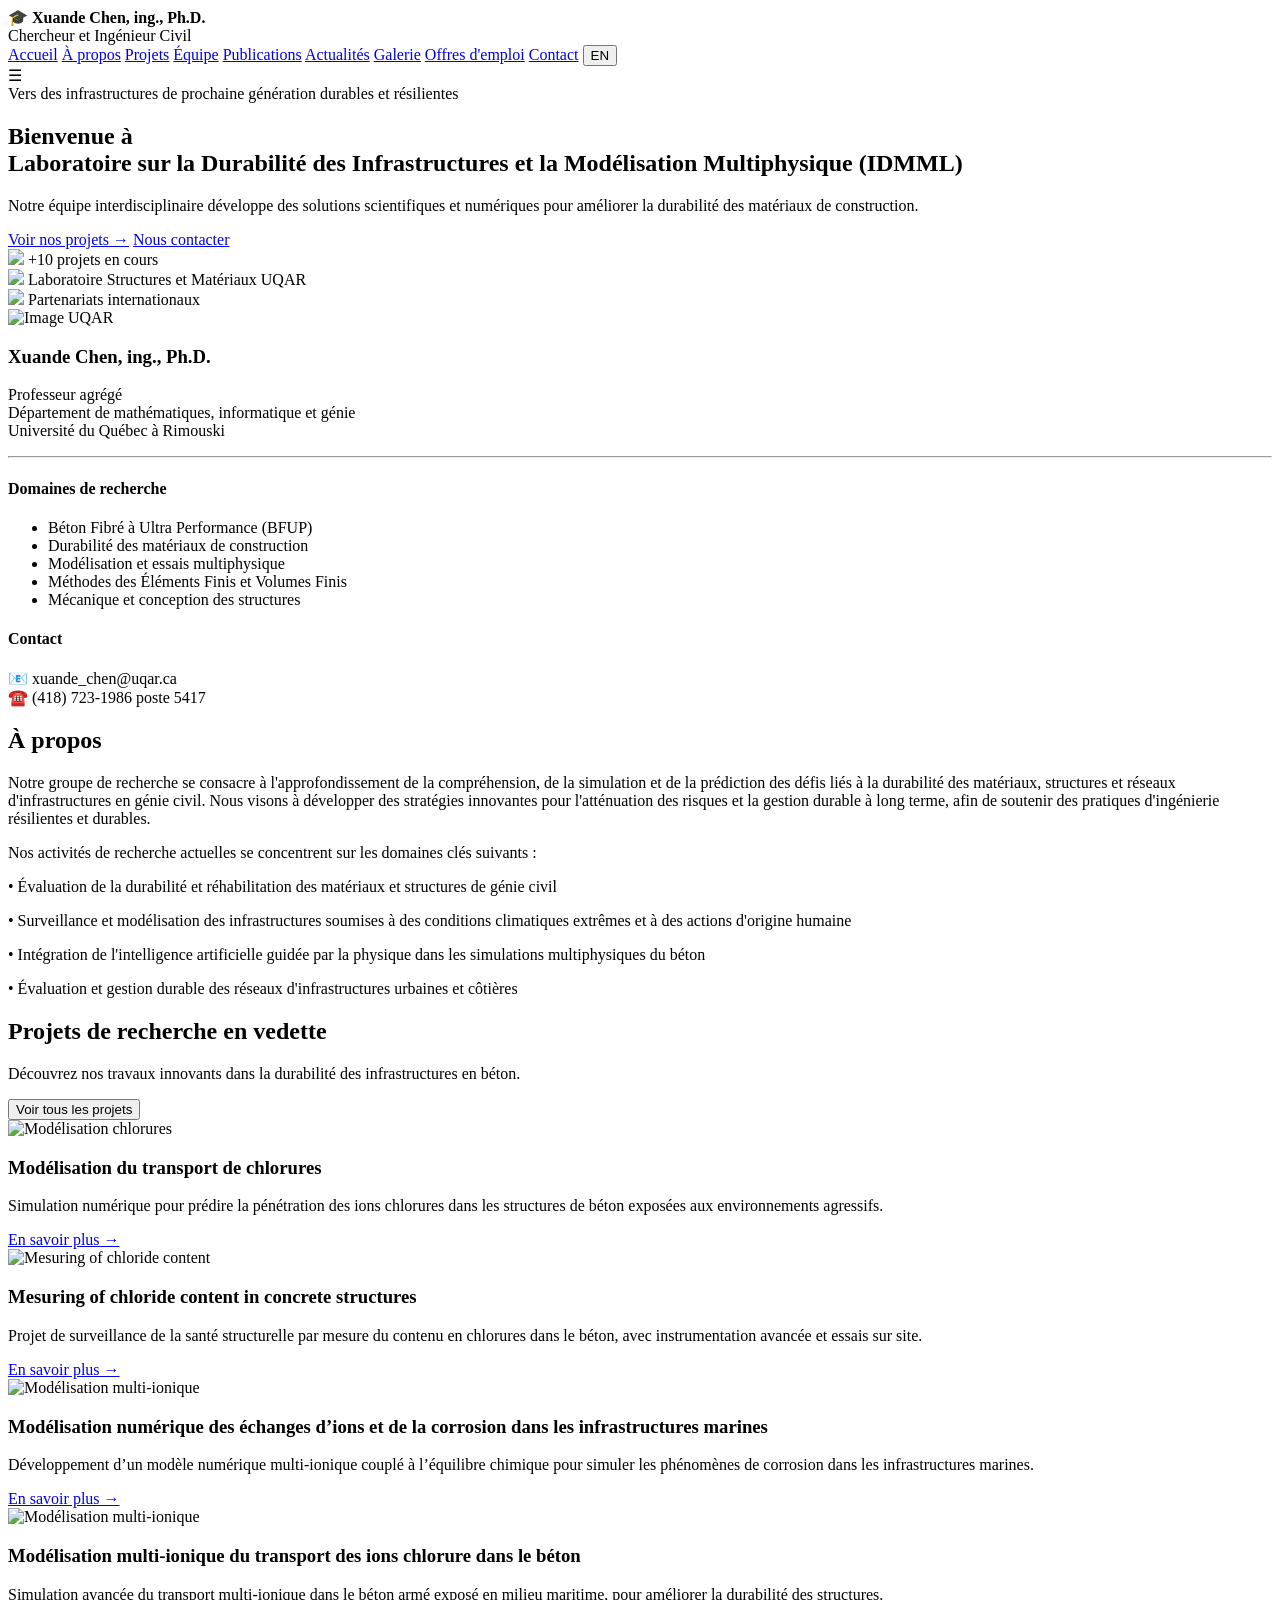
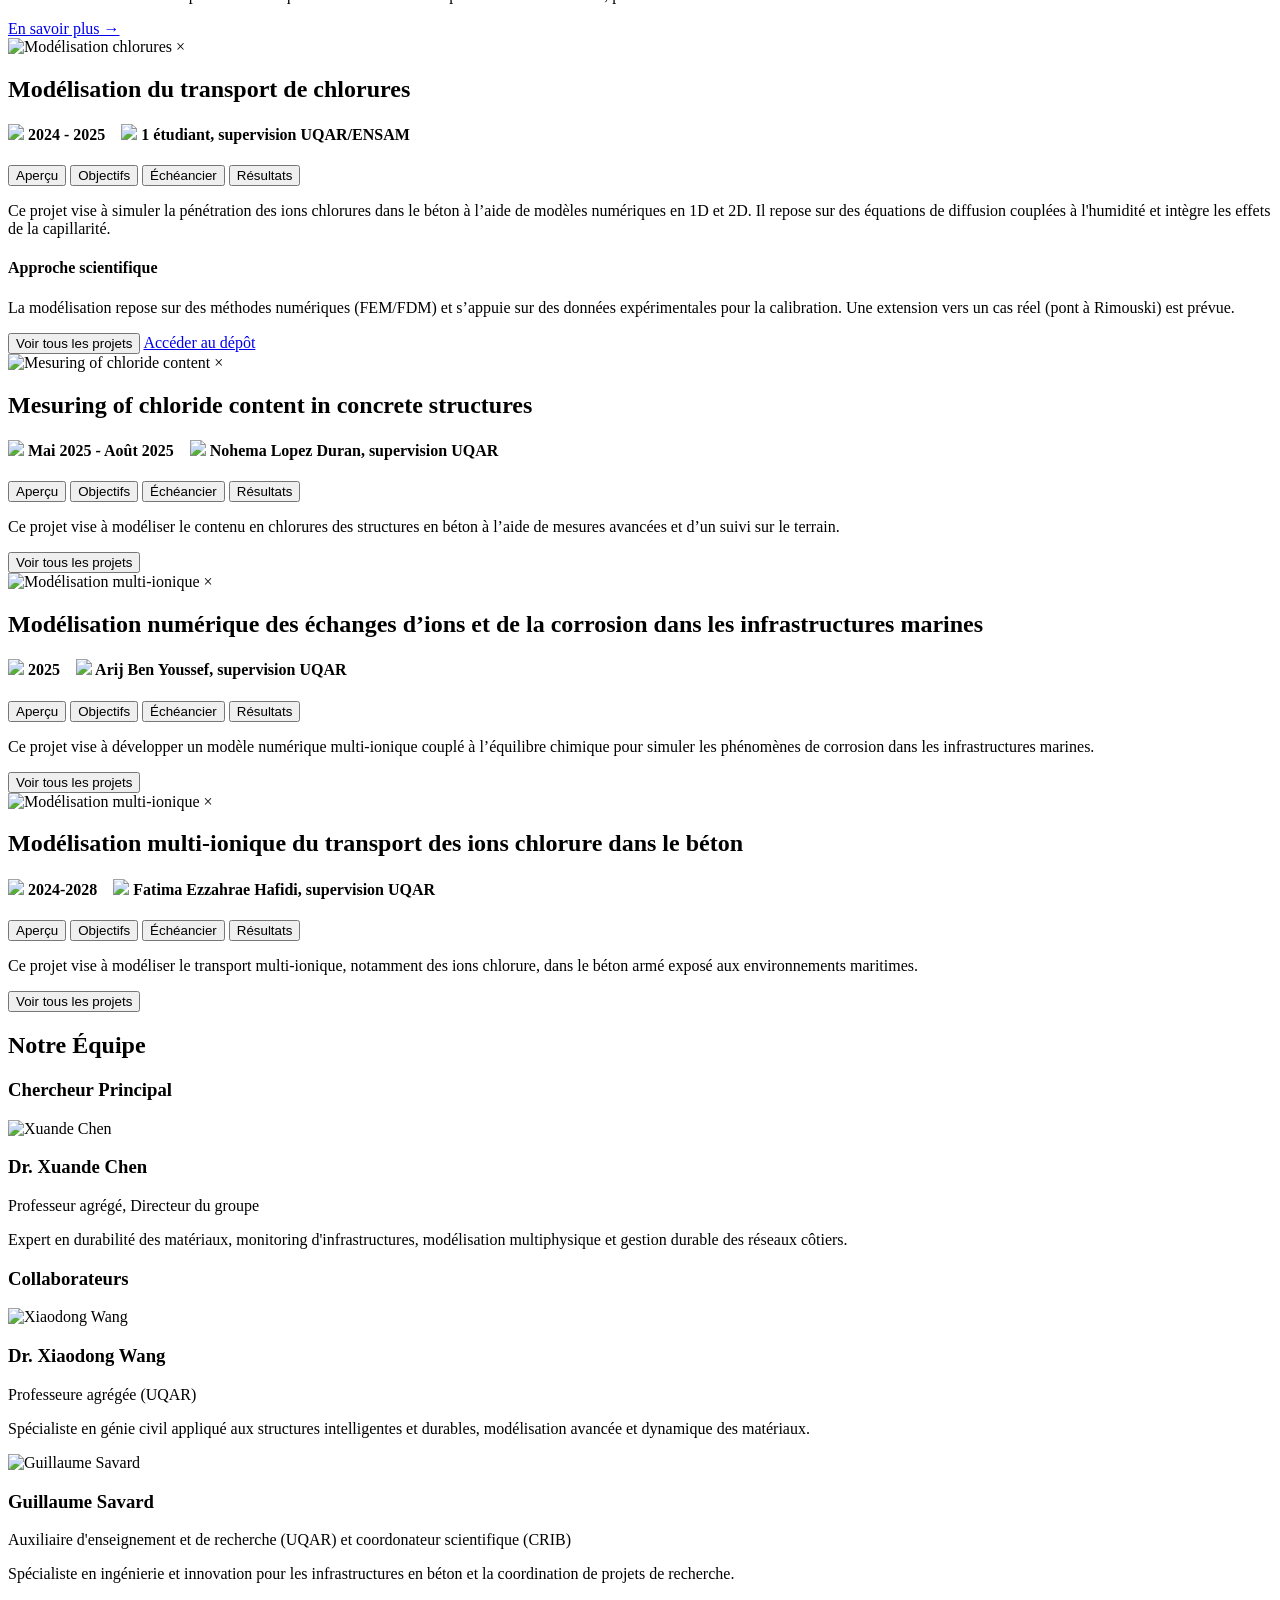
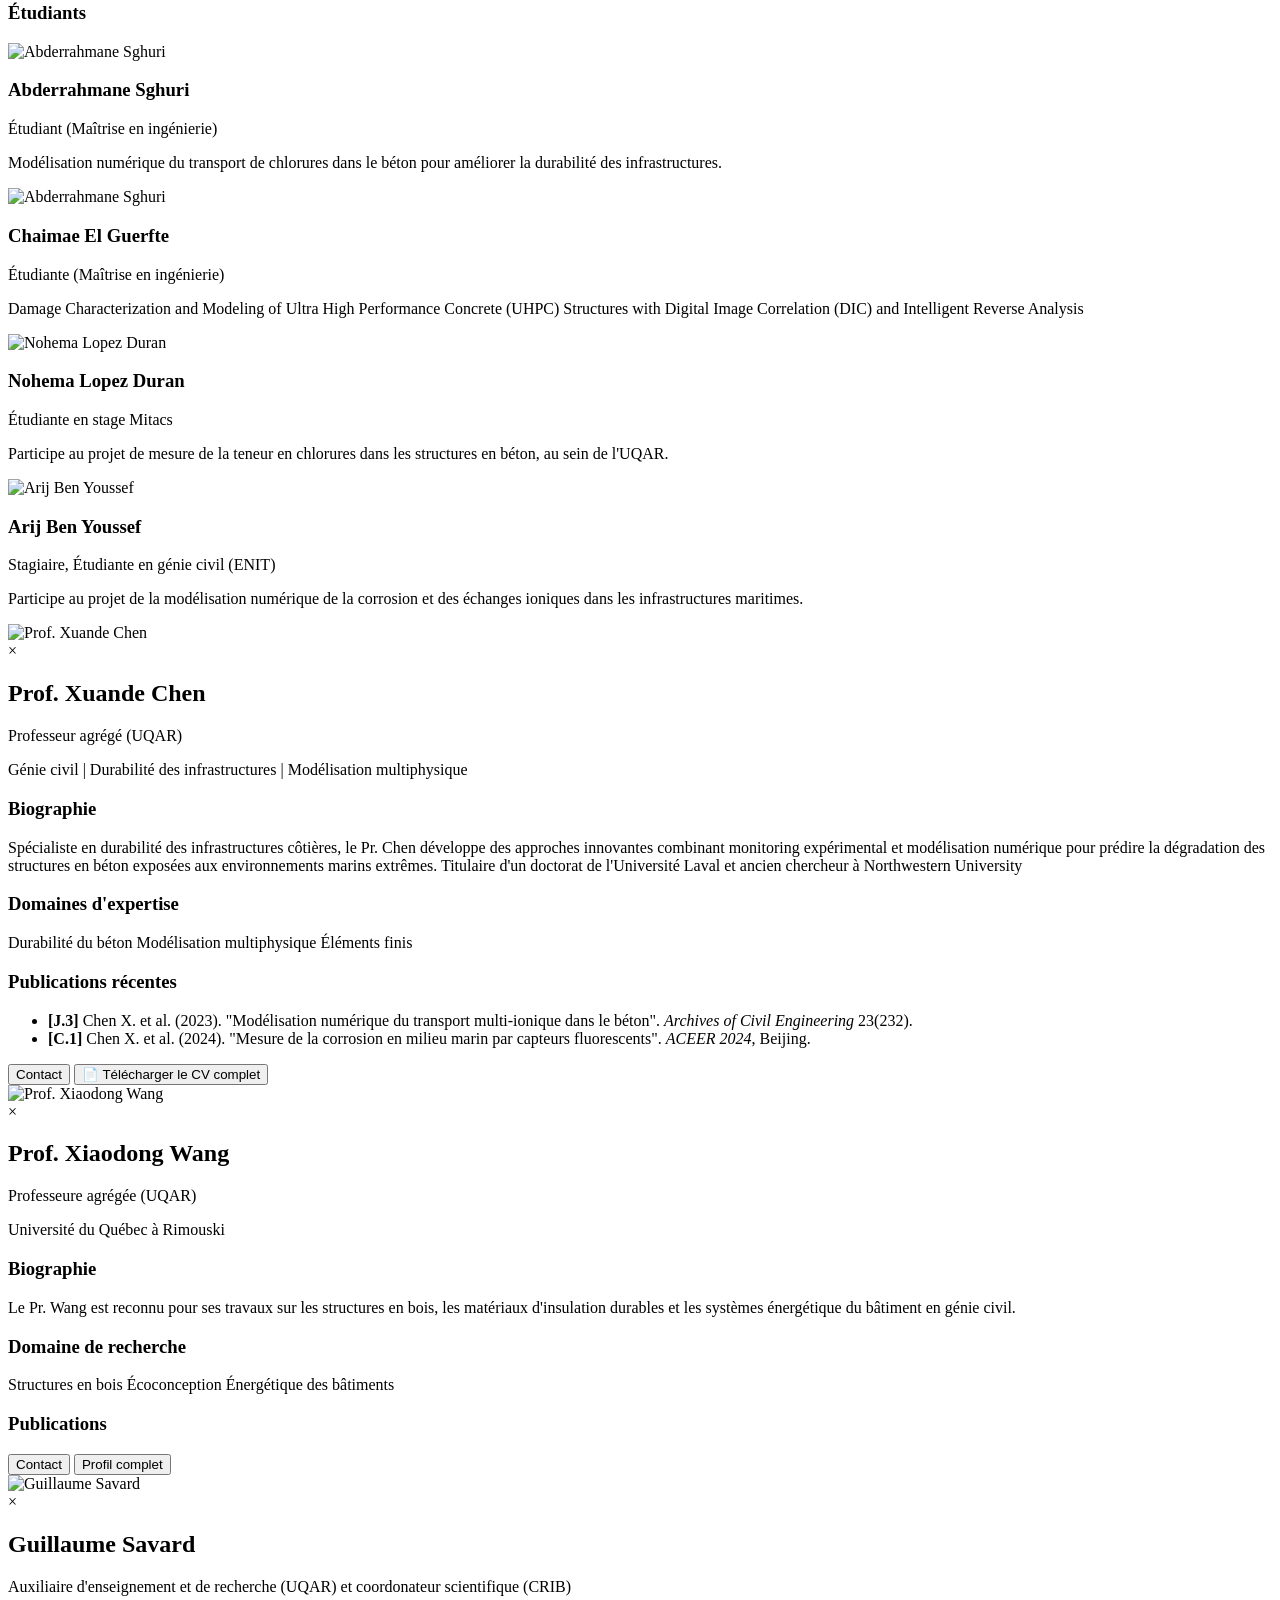
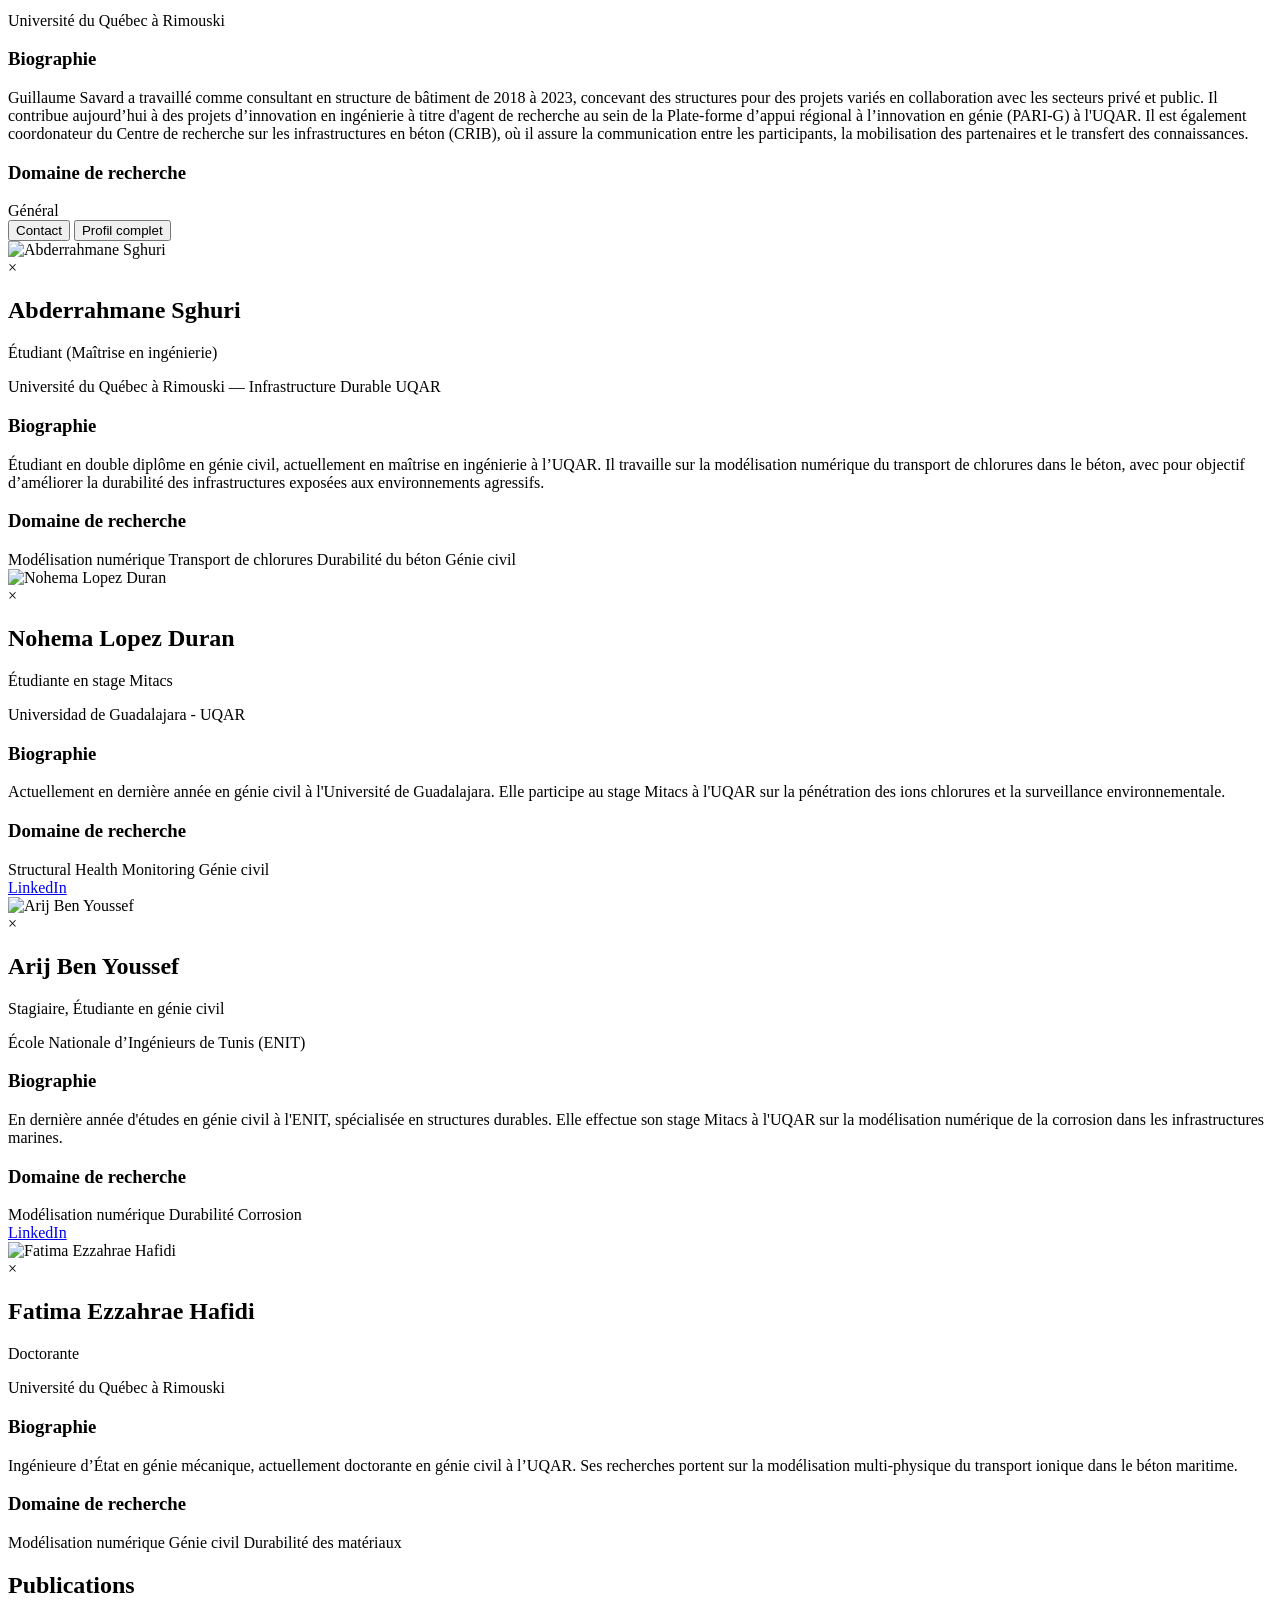
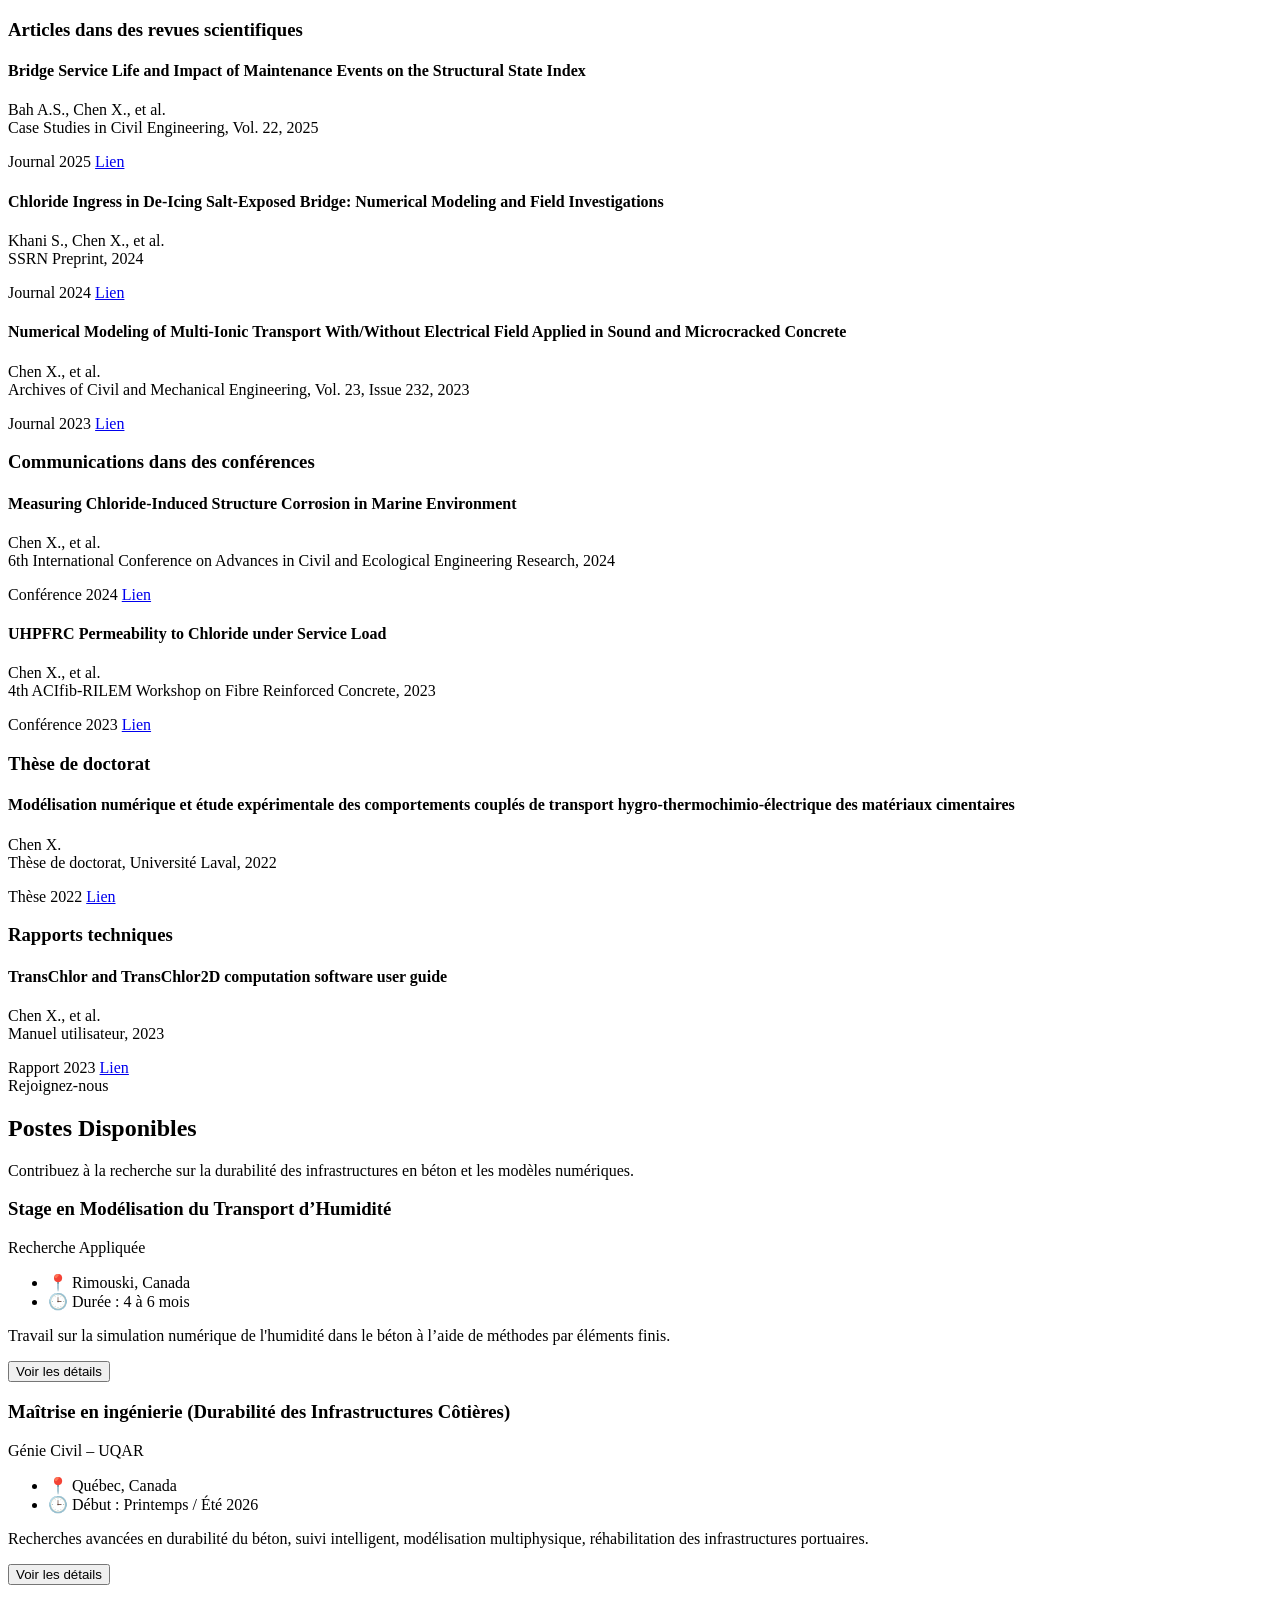
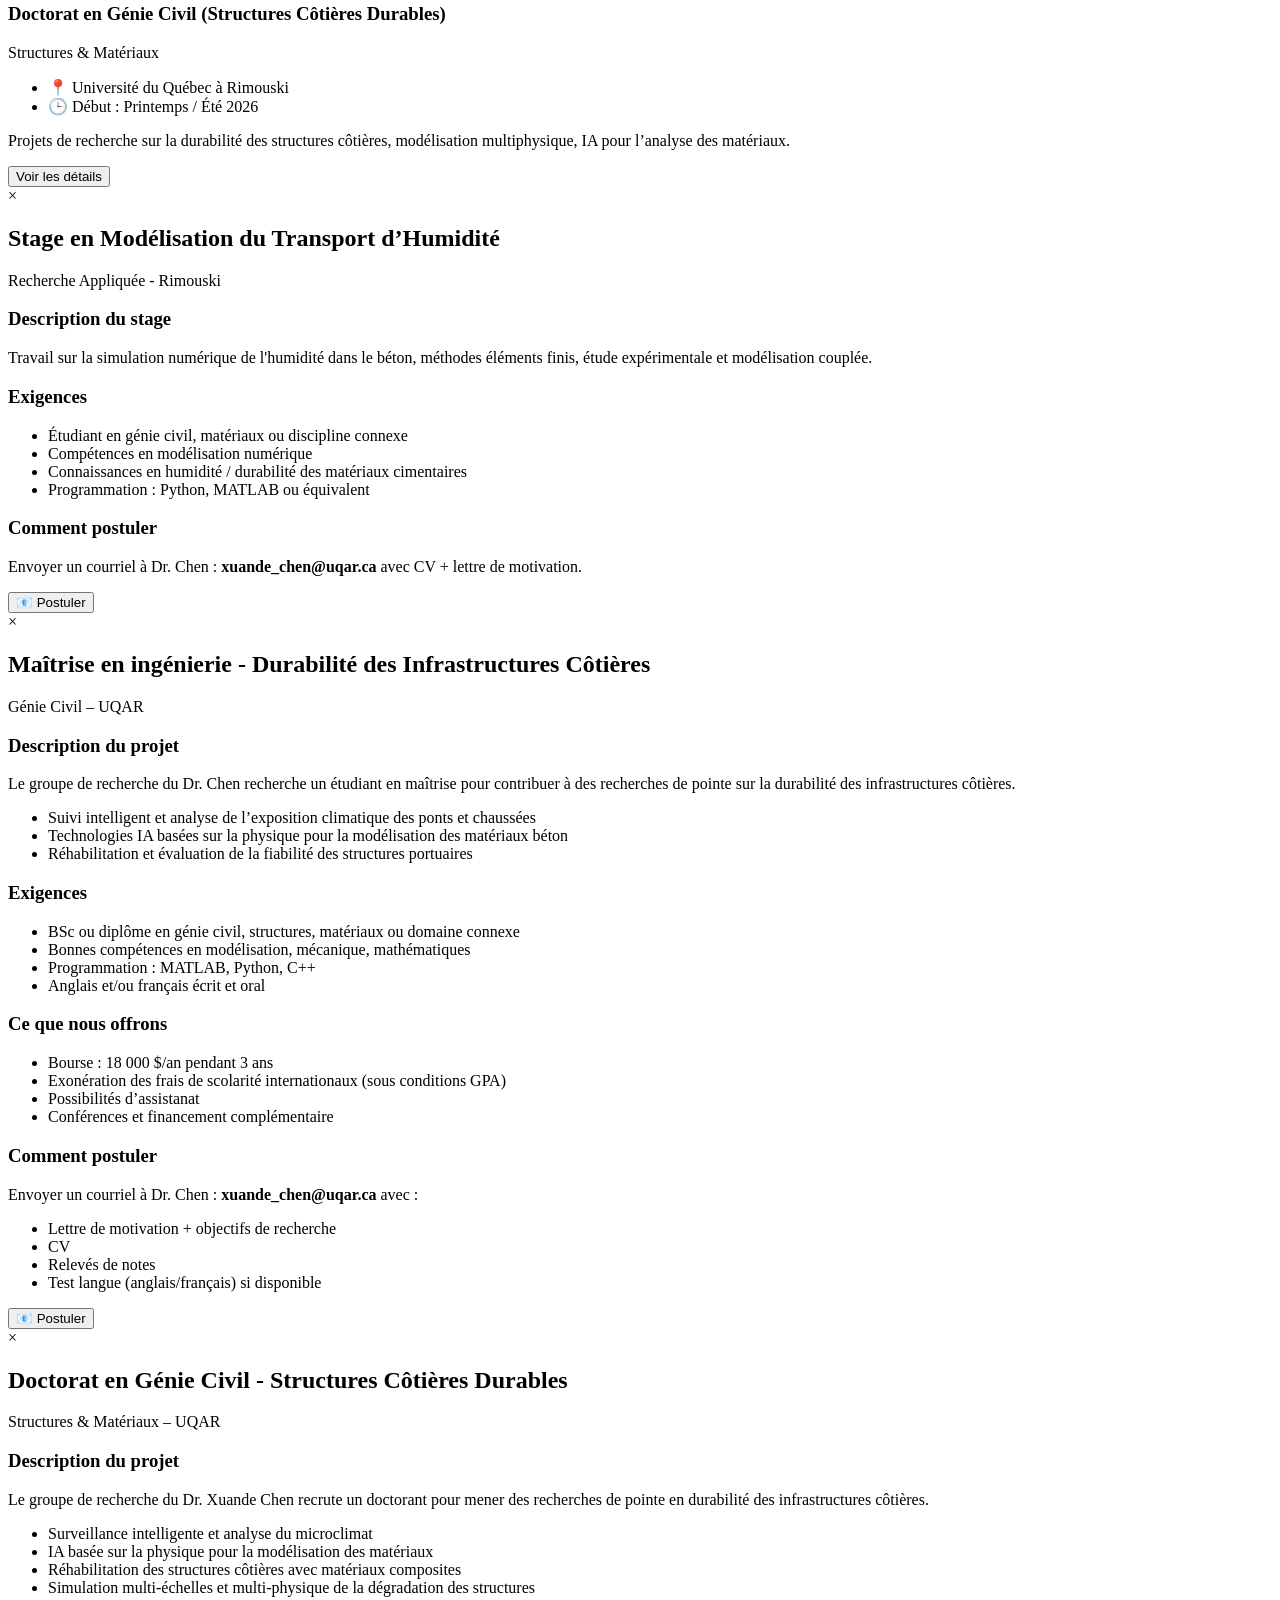
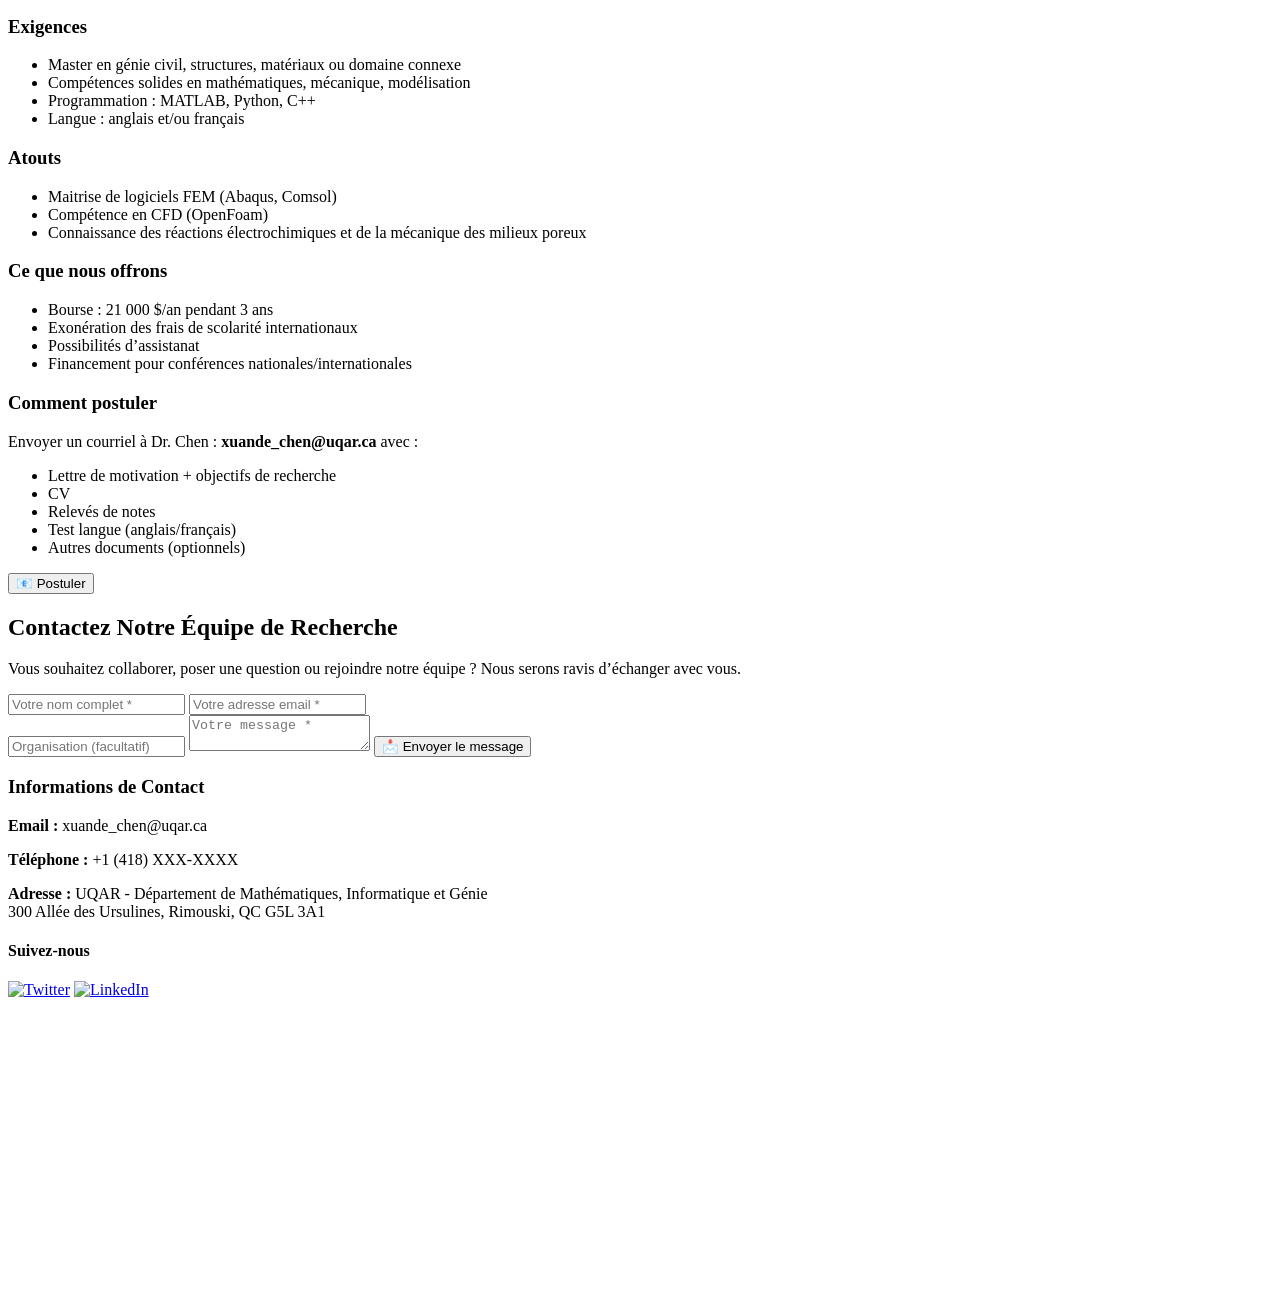
==== index.html @ 745f4bc5 "Update print statement from 'Hello' to 'Goodbye'" ====
<!DOCTYPE html>
<html lang="fr">
<head>
  <link href="https://fonts.googleapis.com/css2?family=Inter:wght@400;600;700&display=swap" rel="stylesheet">
  <meta charset="UTF-8" />
  <meta name="viewport" content="width=device-width, initial-scale=1.0"/>
  <title>Infrastructure Durability and Multiphysics Modeling Lab</title>
  <link rel="stylesheet" href="style.css" />
</head>
<script>
  function toggleMenu() {
    const nav = document.getElementById("nav-links");
    const burger = document.querySelector(".burger");
    nav.classList.toggle("show");

    // Toggle le symbole du bouton
    if (burger.textContent === "☰") {
      burger.textContent = "✖";
    } else {
      burger.textContent = "☰";
    }
  }
  
</script>





<body>

  <!-- NAVBAR -->
  <header class="navbar">
    <div class="logo">
      🎓 <strong>Xuande Chen, ing., Ph.D.</strong><br />
      <span class="sous-titre">Chercheur et Ingénieur Civil</span>
    </div>
    <nav id="nav-links" class="nav-links">
      <a href="#accueil" class="active">Accueil</a>
      <a href="#apropos">À propos</a>
      <a href="#projets">Projets</a>
      <a href="#equipe">Équipe</a>
      <a href="#publications">Publications</a>
      <a href="#actualites">Actualités</a>
      <a href="#galerie">Galerie</a>
      <a href="#jobs">Offres d'emploi</a>
      <a href="#contact">Contact</a>
      <button id="lang-toggle" class="lang-btn" type="button">EN</button>
    </nav>
    <div class="burger" onclick="toggleMenu()">☰</div>

  </header>

<script>
  document.getElementById('lang-toggle').addEventListener('click', () => {
    const path = window.location.pathname;

    // Chemin de base de ton site GitHub Pages (sans slash à la fin)
    const base = '/infrastructure-uqar';

    // Si déjà en anglais → revenir à FR
    if (path.includes('-en.html')) {
      window.location.href = base + '/index.html';
    } else {
      window.location.href = base + '/index-en.html';
    }
  });
</script>





  <!-- ACCUEIL -->
<section id="accueil" class="hero" lang="fr" >
  <div class="blur-bg"></div>

  <!-- Texte à gauche -->
  <div class="hero-left">
    <span class="badge">Vers des infrastructures de prochaine génération durables et résilientes</span>
    <h1>
      Bienvenue à<br />
      <span class="highlight">Laboratoire sur la Durabilité des Infrastructures et la Modélisation Multiphysique (IDMML)</span>
    </h1>
    <p>
      Notre équipe interdisciplinaire développe des solutions scientifiques et numériques pour améliorer la durabilité des matériaux de construction.
    </p>
    <div class="hero-buttons">
      <a href="#projets" class="btn btn-primary">Voir nos projets →</a>
      <a href="#contact" class="btn btn-outline">Nous contacter</a>
    </div>
    <div class="hero-infos">
      <div><img src="icons/layers.svg" /> +10 projets en cours</div>
      <div><img src="icons/flask-conical.svg" /> Laboratoire Structures et Matériaux UQAR</div>
      <div><img src="icons/earth.svg" /> Partenariats internationaux</div>
    </div>
  </div>

  <!-- Image à droite -->
  <div class="hero-right">
    <img src="images/uqarr.jpg" alt="Image UQAR" />
  </div>
</section>

<!-- apropos  -->

<section id="apropos" class="apropos section reveal" lang="fr">
  <div class="profil-card fade-in">
    <h3>Xuande Chen, ing., Ph.D.</h3>
    <p>
      Professeur agrégé<br>
      Département de mathématiques, informatique et génie<br>
      Université du Québec à Rimouski
    </p>
    <hr />
    <h4>Domaines de recherche</h4>
    <ul>
      <li>Béton Fibré à Ultra Performance (BFUP)</li>
      <li>Durabilité des matériaux de construction</li>
      <li>Modélisation et essais multiphysique</li>
      <li>Méthodes des Éléments Finis et Volumes Finis</li>
      <li>Mécanique et conception des structures</li>
    </ul>
    <h4>Contact</h4>
    <p>
      📧 xuande_chen@uqar.ca<br>
      ☎️ (418) 723‑1986 poste 5417
    </p>
  </div>

  <div class="bio">
    <h2>À propos</h2>

    <div class="bio-section fade-in">
    
<p>Notre groupe de recherche se consacre à l'approfondissement de la compréhension, de la simulation et de la prédiction des défis liés à la durabilité des matériaux, structures et réseaux d'infrastructures en génie civil. Nous visons à développer des stratégies innovantes pour l'atténuation des risques et la gestion durable à long terme, afin de soutenir des pratiques d'ingénierie résilientes et durables.</p> <p>Nos activités de recherche actuelles se concentrent sur les domaines clés suivants :</p> <p>• Évaluation de la durabilité et réhabilitation des matériaux et structures de génie civil</p> <p>• Surveillance et modélisation des infrastructures soumises à des conditions climatiques extrêmes et à des actions d'origine humaine</p> <p>• Intégration de l'intelligence artificielle guidée par la physique dans les simulations multiphysiques du béton</p> <p>• Évaluation et gestion durable des réseaux d'infrastructures urbaines et côtières</p> </div>
</section>

<!-- PROJETS - FRANÇAIS -->
<section id="projets" class="projets" lang="fr">
  <h2>Projets de recherche en vedette</h2>
  <p>Découvrez nos travaux innovants dans la durabilité des infrastructures en béton.</p>
  <button class="view-all fade-in">Voir tous les projets</button>

  <div class="project-grid">

  <div class="project-card" onclick="openModal('modal1')">
    <img src="images/project 1.jpg" alt="Modélisation chlorures" />
    <div class="project-content">
        <h3>Modélisation du transport de chlorures</h3>
        <p>Simulation numérique pour prédire la pénétration des ions chlorures dans les structures de béton exposées aux environnements agressifs.</p>
        <a href="#">En savoir plus →</a>
    </div>
  </div>
  <!-- PROJET NOHEMA -->
  <div class="project-card" onclick="openModal('modal-project-nohema')">
    <img src="images/Mesure of chloride in concrete.png" alt="Mesuring of chloride content" />
    <div class="project-content">
      <h3>Mesuring of chloride content in concrete structures</h3>
      <p>Projet de surveillance de la santé structurelle par mesure du contenu en chlorures dans le béton, avec instrumentation avancée et essais sur site.</p>
      <a href="#">En savoir plus →</a>
    </div>
  </div>

  <!-- PROJET ARIJ -->
  <div class="project-card" onclick="openModal('modal-project-arij')">
    <img src="images/Projet 3.png" alt="Modélisation multi-ionique" />
    <div class="project-content">
      <h3>Modélisation numérique des échanges d’ions et de la corrosion dans les infrastructures marines</h3>
      <p>Développement d’un modèle numérique multi-ionique couplé à l’équilibre chimique pour simuler les phénomènes de corrosion dans les infrastructures marines.</p>
      <a href="#">En savoir plus →</a>
    </div>
  </div>

  <!-- PROJET FATIMA -->
  <div class="project-card" onclick="openModal('modal-project-fatima')">
    <img src="images/projet 4.jpg" alt="Modélisation multi-ionique" />
    <div class="project-content">
      <h3>Modélisation multi-ionique du transport des ions chlorure dans le béton</h3>
      <p>Simulation avancée du transport multi-ionique dans le béton armé exposé en milieu maritime, pour améliorer la durabilité des structures.</p>
      <a href="#">En savoir plus →</a>
    </div>
  </div>
  </div>
</section>


<!-- MODAL -->
<div id="modal1" class="modal">
  <div class="modal-content">

    <!-- En-tête avec image -->
    <div class="modal-header-image">
      <img src="images/project 1.jpg" alt="Modélisation chlorures">
      <span class="close" onclick="closeModal('modal1')">&times;</span>
      <div class="modal-header-text">
        <h2>Modélisation du transport de chlorures</h2>
        <h4>
          <img src="icons/calendar.svg" style="width: 16px"> 2024 - 2025 &nbsp;&nbsp;
          <img src="icons/team.svg" style="width: 16px"> 1 étudiant, supervision UQAR/ENSAM
        </h4>
      </div>
    </div>

    <!-- Corps du modal -->
    <div class="tabs">
      <button onclick="openTab('overview', event)" class="tab active">Aperçu</button>
      <button onclick="openTab('goals', event)" class="tab">Objectifs</button>
      <button onclick="openTab('timeline', event)" class="tab">Échéancier</button>
      <button onclick="openTab('results', event)" class="tab">Résultats</button>
    </div>

    <div class="tab-content" id="overview">
      <p>
        Ce projet vise à simuler la pénétration des ions chlorures dans le béton à l’aide de modèles numériques en 1D et 2D. Il repose sur des équations de diffusion couplées à l'humidité et intègre les effets de la capillarité.
      </p>
      <h4>Approche scientifique</h4>
      <p>
        La modélisation repose sur des méthodes numériques (FEM/FDM) et s’appuie sur des données expérimentales pour la calibration. Une extension vers un cas réel (pont à Rimouski) est prévue.
      </p>
    </div>

    <div class="tab-content" id="goals" style="display:none;">
      <p>
        L’objectif principal est de développer un outil de simulation fiable permettant de prédire la pénétration des chlorures dans des structures en béton exposées à des environnements agressifs, tels que les milieux marins ou les zones soumises aux sels de déglaçage.
      </p>
    </div>

    <div class="tab-content" id="timeline" style="display: none;">
      <ul>
        <li>Septembre 2024 : Début du projet et état de l’art</li>
        <li>Octobre 2024 : Modélisation 1D et validation</li>
        <li>Décembre 2024 : Extension vers un modèle 2D</li>
        <li>Janvier 2025 : Intégration de données expérimentales</li>
        <li>Avril 2025 : Application au cas du pont de Rimouski</li>
      </ul>
    </div>

    <div class="tab-content" id="results" style="display:none;">
      <p>
        Les résultats attendus incluent des profils de concentration en chlorures simulés, la validation par des mesures expérimentales, et des visualisations en 2D de la progression de la contamination. Un prototype d’interface utilisateur pour les ingénieurs est également envisagé.
      </p>
    </div>

    <div class="modal-footer">
      <button class="view-all">Voir tous les projets</button>
      <a href="#" class="btn-outline" target="_blank">Accéder au dépôt</a>
    </div>

  </div>
</div>

<!-- MODAL NOHEMA -->
<div id="modal-project-nohema" class="modal">
  <div class="modal-content">

    <div class="modal-header-image">
      <img src="images/Mesure of chloride in concrete.png" alt="Mesuring of chloride content">
      <span class="close" onclick="closeModal('modal-nohema')">&times;</span>
      <div class="modal-header-text">
        <h2>Mesuring of chloride content in concrete structures</h2>
        <h4>
          <img src="icons/calendar.svg" style="width: 16px"> Mai 2025 - Août 2025 &nbsp;&nbsp;
          <img src="icons/team.svg" style="width: 16px"> Nohema Lopez Duran, supervision UQAR
        </h4>
      </div>
    </div>

    <div class="tabs">
      <button onclick="openTab('overview-nohema', event)" class="tab active">Aperçu</button>
      <button onclick="openTab('goals-nohema', event)" class="tab">Objectifs</button>
      <button onclick="openTab('timeline-nohema', event)" class="tab">Échéancier</button>
      <button onclick="openTab('results-nohema', event)" class="tab">Résultats</button>
    </div>

    <div class="tab-content" id="overview-nohema">
      <p>
        Ce projet vise à modéliser le contenu en chlorures des structures en béton à l’aide de mesures avancées et d’un suivi sur le terrain.
      </p>
    </div>

    <div class="tab-content" id="goals-nohema" style="display:none;">
      <ul>
        <li>Comprendre l’impact du microclimat marin sur les structures en béton.</li>
        <li>Quantifier les impacts avec des techniques de surveillance de la santé structurelle.</li>
      </ul>
    </div>

    <div class="tab-content" id="timeline-nohema" style="display:none;">
      <ul>
        <li>Semaine 1 : Intégration dans le groupe de recherche</li>
        <li>Semaines 2-3 : Revue de la littérature</li>
        <li>Semaines 4-10 : Conception expérimentale et essais avec l’instrument</li>
        <li>Semaines 11-12 : Rédaction du rapport de synthèse</li>
      </ul>
    </div>

    <div class="tab-content" id="results-nohema" style="display:none;">
      <ul>
        <li>Rapport complet sur les méthodes d’essai.</li>
        <li>Rapport technique de l’instrument.</li>
        <li>Rapport de synthèse sur le stage.</li>
      </ul>
    </div>

    <div class="modal-footer">
      <button class="view-all">Voir tous les projets</button>
    </div>

  </div>
</div>

<!-- MODAL ARIJ -->
<div id="modal-project-arij" class="modal">
  <div class="modal-content">
    <div class="modal-header-image">
      <img src="images/Projet 3.png" alt="Modélisation multi-ionique">
      <span class="close" onclick="closeModal('modal-arij')">&times;</span>
      <div class="modal-header-text">
        <h2>Modélisation numérique des échanges d’ions et de la corrosion dans les infrastructures marines</h2>
        <h4>
          <img src="icons/calendar.svg" style="width: 16px"> 2025 &nbsp;&nbsp;
          <img src="icons/team.svg" style="width: 16px"> Arij Ben Youssef, supervision UQAR
        </h4>
      </div>
    </div>

    <div class="tabs">
      <button onclick="openTab('overview-arij', event)" class="tab active">Aperçu</button>
      <button onclick="openTab('goals-arij', event)" class="tab">Objectifs</button>
      <button onclick="openTab('timeline-arij', event)" class="tab">Échéancier</button>
      <button onclick="openTab('results-arij', event)" class="tab">Résultats</button>
    </div>

    <div class="tab-content" id="overview-arij">
      <p>
        Ce projet vise à développer un modèle numérique multi-ionique couplé à l’équilibre chimique pour simuler les phénomènes de corrosion dans les infrastructures marines.
      </p>
    </div>

    <div class="tab-content" id="goals-arij" style="display:none;">
      <ul>
        <li>Développer un modèle multi-ionique couplé à l’équilibre chimique.</li>
        <li>Simuler la pénétration des ions (Cl⁻, Na⁺, Ca²⁺, etc.) dans le béton.</li>
        <li>Valider le modèle avec des données expérimentales.</li>
      </ul>
    </div>

    <div class="tab-content" id="timeline-arij" style="display:none;">
      <ul>
        <li>2024-2025 : Revue de la littérature, développement des équations, implémentation du code.</li>
        <li>2025-2026 : Simulation de cas concrets, calibration du modèle.</li>
        <li>2026-2027 : Validation expérimentale, rédaction de publications.</li>
        <li>2028 : Finalisation de la thèse et soutenance.</li>
      </ul>
    </div>

    <div class="tab-content" id="results-arij" style="display:none;">
      <ul>
        <li>Modèle multi-ionique précis du transport dans le béton.</li>
        <li>Compréhension des mécanismes de dégradation par ions chlorure.</li>
        <li>Outils numériques pour l’évaluation de la durabilité.</li>
        <li>Recommandations pour la conception des ouvrages.</li>
      </ul>
    </div>

    <div class="modal-footer">
      <button class="view-all">Voir tous les projets</button>
    </div>
  </div>
</div>

<!-- MODAL FATIMA -->
<div id="modal-project-fatima" class="modal">
  <div class="modal-content">
    <div class="modal-header-image">
      <img src="images/projet 4.jpg" alt="Modélisation multi-ionique">
      <span class="close" onclick="closeModal('modal-fatima')">&times;</span>
      <div class="modal-header-text">
        <h2>Modélisation multi-ionique du transport des ions chlorure dans le béton</h2>
        <h4>
          <img src="icons/calendar.svg" style="width: 16px"> 2024-2028 &nbsp;&nbsp;
          <img src="icons/team.svg" style="width: 16px"> Fatima Ezzahrae Hafidi, supervision UQAR
        </h4>
      </div>
    </div>

    <div class="tabs">
      <button onclick="openTab('overview-fatima', event)" class="tab active">Aperçu</button>
      <button onclick="openTab('goals-fatima', event)" class="tab">Objectifs</button>
      <button onclick="openTab('timeline-fatima', event)" class="tab">Échéancier</button>
      <button onclick="openTab('results-fatima', event)" class="tab">Résultats</button>
    </div>

    <div class="tab-content" id="overview-fatima">
      <p>
        Ce projet vise à modéliser le transport multi-ionique, notamment des ions chlorure, dans le béton armé exposé aux environnements maritimes.
      </p>
    </div>

    <div class="tab-content" id="goals-fatima" style="display:none;">
      <ul>
        <li>Développer un modèle multi-ionique précis du transport ionique.</li>
        <li>Évaluer la durabilité des infrastructures marines.</li>
        <li>Améliorer la conception et l’entretien des ouvrages.</li>
      </ul>
    </div>

    <div class="tab-content" id="timeline-fatima" style="display:none;">
      <ul>
        <li>2024-2025 : Revue de la littérature, développement du modèle.</li>
        <li>2025-2026 : Simulation et calibration du modèle.</li>
        <li>2026-2027 : Validation expérimentale et publications.</li>
        <li>2028 : Soutenance de thèse.</li>
      </ul>
    </div>

    <div class="tab-content" id="results-fatima" style="display:none;">
      <ul>
        <li>Modèle multi-ionique du transport dans le béton.</li>
        <li>Meilleure compréhension des mécanismes de dégradation.</li>
        <li>Outils numériques pour l’évaluation de la durabilité.</li>
        <li>Recommandations pour les ouvrages maritimes.</li>
      </ul>
    </div>

    <div class="modal-footer">
      <button class="view-all">Voir tous les projets</button>
    </div>
  </div>
</div>


<!-- ÉQUIPE -->
<section id="equipe" class="equipe" lang="fr">
  <h2>Notre Équipe</h2>
  
  <!-- Chercheur Principal -->
    <h3 class="subsection-title">Chercheur Principal</h3>
    <div class="cards">
      <!-- Prof. Chen -->
      <div class="card" onclick="openModal('modal-xuande')">
        <img src="images/chen-xuande.jpg" alt="Xuande Chen" />
        <h3>Dr. Xuande Chen</h3>
        <p class="role">Professeur agrégé, Directeur du groupe</p>
        <p>Expert en durabilité des matériaux, monitoring d'infrastructures, modélisation multiphysique et gestion durable des réseaux côtiers.</p>
      </div>
    </div>

  <!-- Collaborateurs -->
  <h3 class="subsection-title">Collaborateurs</h3>
  <div class="cards">
    <!-- Prof. Wang -->
    <div class="card" onclick="openModal('modal-wang')">
      <img src="images/wang-xiaodong.jpg" alt="Xiaodong Wang" />
      <h3>Dr. Xiaodong Wang</h3>
      <p class="role">Professeure agrégée (UQAR)</p>
      <p>Spécialiste en génie civil appliqué aux structures intelligentes et durables, modélisation avancée et dynamique des matériaux.</p>
    </div>
        <!-- Guillaume Savard -->
    <div class="card" onclick="openModal('modal-savard')">
      <img src="images/guillaume-savard.jpg" alt="Guillaume Savard" />
      <h3>Guillaume Savard</h3>
      <p class="role">Auxiliaire d'enseignement et de recherche (UQAR) et coordonateur scientifique (CRIB)</p>
      <p>Spécialiste en ingénierie et innovation pour les infrastructures en béton et la coordination de projets de recherche.</p>
    </div>
  </div>

  <!-- Étudiants -->
  <h3 class="subsection-title">Étudiants</h3>
  <div class="cards">

    <!-- Abderrahmane -->
    <div class="card" onclick="openModal('modal-abderrahmane')">
      <img src="images/abderrahmane FI.jpg" alt="Abderrahmane Sghuri" />
      <h3>Abderrahmane Sghuri</h3>
      <p class="role">Étudiant (Maîtrise en ingénierie)</p>
      <p>Modélisation numérique du transport de chlorures dans le béton pour améliorer la durabilité des infrastructures.</p>
    </div>
    
    <!-- Chaimae El Guerfte -->
    <div class="card" onclick="openModal('modal-abderrahmane')">
      <img src="images/abderrahmane FI.jpg" alt="Abderrahmane Sghuri" />
      <h3>Chaimae El Guerfte</h3>
      <p class="role">Étudiante (Maîtrise en ingénierie)</p>
      <p>Damage Characterization and Modeling of Ultra High Performance Concrete (UHPC) Structures with Digital Image Correlation (DIC) and Intelligent Reverse Analysis</p>
    </div>
    
     <!-- Nohema Lopez Duran -->
    <div class="card" onclick="openModal('modal-nohema')">
      <img src="images/LOPEZ.jpg" alt="Nohema Lopez Duran" />
      <h3>Nohema Lopez Duran</h3>
      <p class="role">Étudiante en stage Mitacs</p>
      <p>Participe au projet de mesure de la teneur en chlorures dans les structures en béton, au sein de l'UQAR.</p>
    </div>

    <!-- Arij Ben Youssef -->
    <div class="card" onclick="openModal('modal-arij')">
      <img src="images/ARIJ.jpg" alt="Arij Ben Youssef" />
      <h3>Arij Ben Youssef</h3>
      <p class="role">Stagiaire, Étudiante en génie civil (ENIT)</p>
      <p>Participe au projet de la modélisation numérique de la corrosion et des échanges ioniques dans les infrastructures maritimes.</p>
    </div>
  </div>
</section>


<!-- MODALE PROF. CHEN -->
<div id="modal-xuande" class="modal">
  <div class="modal-content profile-modal">
    <div class="profile-left">
      <img src="images/chen-xuande.jpg" alt="Prof. Xuande Chen">
    </div>
    
    <div class="profile-right">
      <span class="close" onclick="closeModal('modal-xuande')">&times;</span>
      <h2>Prof. Xuande Chen</h2>
      <p class="role">Professeur agrégé (UQAR)</p>
      <p class="field">Génie civil | Durabilité des infrastructures | Modélisation multiphysique</p>

      <h3>Biographie</h3>
      <p>Spécialiste en durabilité des infrastructures côtières, le Pr. Chen développe des approches innovantes combinant monitoring expérimental et modélisation numérique pour prédire la dégradation des structures en béton exposées aux environnements marins extrêmes. Titulaire d'un doctorat de l'Université Laval et ancien chercheur à Northwestern University</p>

      <h3>Domaines d'expertise</h3>
      <div class="tags">
        <span>Durabilité du béton</span>
        <span>Modélisation multiphysique</span>
        <span>Éléments finis</span>
      </div>
      <h3>Publications récentes</h3>
      <ul class="pubs">
        <li><strong>[J.3]</strong> Chen X. et al. (2023). "Modélisation numérique du transport multi-ionique dans le béton". <em>Archives of Civil Engineering</em> 23(232).</li>
        <li><strong>[C.1]</strong> Chen X. et al. (2024). "Mesure de la corrosion en milieu marin par capteurs fluorescents". <em>ACEER 2024</em>, Beijing.</li>
      </ul>

      <div class="actions">
        <button class="btn-primary" onclick="window.location.href='mailto:xuande.chen@uqar.ca'">
          <i class="fas fa-envelope"></i> Contact
        </button>
        <button class="btn-outline" onclick="window.open('Files/cv_chen_full.pdf', '_blank')">
          📄 Télécharger le CV complet
        </button>
      </div>
    </div>
  </div>
</div>

<!-- MODALE PROF. WANG -->
<div id="modal-wang" class="modal">
  <div class="modal-content profile-modal">
    <div class="profile-left">
      <img src="images/wang-xiaodong.jpg" alt="Prof. Xiaodong Wang">
    </div>
    <div class="profile-right">
      <span class="close" onclick="closeModal('modal-wang')">&times;</span>
      <h2>Prof. Xiaodong Wang</h2>
      <p class="role">Professeure agrégée (UQAR)</p>
      <p class="field">Université du Québec à Rimouski</p>

      <h3>Biographie</h3>
      <p>Le Pr. Wang est reconnu pour ses travaux sur les structures en bois, les matériaux d'insulation durables et les systèmes énergétique du bâtiment en génie civil.</p>

      <h3>Domaine de recherche</h3>
      <div class="tags">
        <span>Structures en bois</span>
        <span>Écoconception</span>
        <span>Énergétique des bâtiments</span>
      </div>

      <h3>Publications</h3>
      <ul class="pubs">
      </ul>

      <div class="actions">
        <button class="btn-primary">Contact</button>
        <button class="btn-outline">Profil complet</button>
      </div>
    </div>
  </div>
</div>
<!-- MODALE GUILLAUME SAVARD -->
<div id="modal-savard" class="modal">
  <div class="modal-content profile-modal">
    <div class="profile-left">
      <img src="images/guillaume-savard.jpg" alt="Guillaume Savard">
    </div>
    <div class="profile-right">
      <span class="close" onclick="closeModal('modal-savard')">&times;</span>
      <h2>Guillaume Savard</h2>
      <p class="role">Auxiliaire d'enseignement et de recherche (UQAR) et coordonateur scientifique (CRIB)</p>
      <p class="field">Université du Québec à Rimouski</p>

      <h3>Biographie</h3>
      <p>Guillaume Savard a travaillé comme consultant en structure de bâtiment de 2018 à 2023, concevant des structures pour des projets variés en collaboration avec les secteurs privé et public. 
      Il contribue aujourd’hui à des projets d’innovation en ingénierie à titre d'agent de recherche au sein de la Plate-forme d’appui régional à l’innovation en génie (PARI-G) à l'UQAR. 
      Il est également coordonateur du Centre de recherche sur les infrastructures en béton (CRIB), où il assure la communication entre les participants, la mobilisation des partenaires et le transfert des connaissances.</p>

      <h3>Domaine de recherche</h3>
      <div class="tags">
        <span>Général</span>
      </div>

      <div class="actions">
        <button class="btn-primary" onclick="window.location.href='mailto:guillaume_savard@uqar.ca'">Contact</button>
        <button class="btn-outline" onclick="window.open('https://www.linkedin.com/in/guillaume-savard-5ba19a67/', '_blank')">Profil complet</button>
      </div>
    </div>
  </div>
</div>
<!-- MODAL ABDERRAHMANE -->
<!-- modal-abderrahmane -->
<div id="modal-abderrahmane" class="modal">
  <div class="modal-content profile-modal">
    <div class="profile-left">
      <img src="images/abderrahmane FI.jpg" alt="Abderrahmane Sghuri">
    </div>
    <div class="profile-right">
      <span class="close" onclick="closeModal('modal-abderrahmane')">&times;</span>
      <h2>Abderrahmane Sghuri</h2>
      <p class="role">Étudiant (Maîtrise en ingénierie)</p>
      <p class="field">Université du Québec à Rimouski — Infrastructure Durable UQAR</p>

      <h3>Biographie</h3>
      <p>Étudiant en double diplôme en génie civil, actuellement en maîtrise en ingénierie à l’UQAR. Il travaille sur la modélisation numérique du transport de chlorures dans le béton, avec pour objectif d’améliorer la durabilité des infrastructures exposées aux environnements agressifs.</p>

      <h3>Domaine de recherche</h3>
      <div class="tags">
        <span>Modélisation numérique</span>
        <span>Transport de chlorures</span>
        <span>Durabilité du béton</span>
        <span>Génie civil</span>
      </div>

      <div class="actions">
        <!--  ajouter ton LinkedIn ici par exemple -->
        <!-- <a href="https://www.linkedin.com/in/ton-lien-linkedin" target="_blank" class="btn-outline">LinkedIn</a> -->
      </div>
    </div>
  </div>
</div>

<!-- modal-nohema -->
<div id="modal-nohema" class="modal">
  <div class="modal-content profile-modal">
    <div class="profile-left">
      <img src="images/LOPEZ.jpg" alt="Nohema Lopez Duran">
    </div>
    <div class="profile-right">
      <span class="close" onclick="closeModal('modal-nohema')">&times;</span>
      <h2>Nohema Lopez Duran</h2>
      <p class="role">Étudiante en stage Mitacs</p>
      <p class="field">Universidad de Guadalajara - UQAR</p>

      <h3>Biographie</h3>
      <p>Actuellement en dernière année en génie civil à l'Université de Guadalajara. Elle participe au stage Mitacs à l'UQAR sur la pénétration des ions chlorures et la surveillance environnementale.</p>

      <h3>Domaine de recherche</h3>
      <div class="tags">
        <span>Structural Health Monitoring</span>
        <span>Génie civil</span>
      </div>

      <div class="actions">
        <a href="https://www.linkedin.com/in/nohema-lopez-duran-aa6617368" target="_blank" class="btn-primary">LinkedIn</a>
      </div>
    </div>
  </div>
</div>
<!-- modal-arij -->
<div id="modal-arij" class="modal">
  <div class="modal-content profile-modal">
    <div class="profile-left">
      <img src="images/ARIJ.jpg" alt="Arij Ben Youssef">
    </div>
    <div class="profile-right">
      <span class="close" onclick="closeModal('modal-arij')">&times;</span>
      <h2>Arij Ben Youssef</h2>
      <p class="role">Stagiaire, Étudiante en génie civil</p>
      <p class="field">École Nationale d’Ingénieurs de Tunis (ENIT)</p>

      <h3>Biographie</h3>
      <p>En dernière année d'études en génie civil à l'ENIT, spécialisée en structures durables. Elle effectue son stage Mitacs à l'UQAR sur la modélisation numérique de la corrosion dans les infrastructures marines.</p>

      <h3>Domaine de recherche</h3>
      <div class="tags">
        <span>Modélisation numérique</span>
        <span>Durabilité</span>
        <span>Corrosion</span>
      </div>
      <div class="actions">
        <a href="https://www.linkedin.com/in/arij-ben-youssef/" target="_blank" class="btn-primary">LinkedIn</a>
      </div>
    </div>
  </div>
</div>

<!-- modal-fatima -->
<div id="modal-fatima" class="modal">
  <div class="modal-content profile-modal">
    <div class="profile-left">
      <img src="images/HAFIDI.jpg" alt="Fatima Ezzahrae Hafidi">
    </div>
    <div class="profile-right">
      <span class="close" onclick="closeModal('modal-fatima')">&times;</span>
      <h2>Fatima Ezzahrae Hafidi</h2>
      <p class="role">Doctorante</p>
      <p class="field">Université du Québec à Rimouski</p>

      <h3>Biographie</h3>
      <p>Ingénieure d’État en génie mécanique, actuellement doctorante en génie civil à l’UQAR. Ses recherches portent sur la modélisation multi-physique du transport ionique dans le béton maritime.</p>

      <h3>Domaine de recherche</h3>
      <div class="tags">
        <span>Modélisation numérique</span>
        <span>Génie civil</span>
        <span>Durabilité des matériaux</span>
      </div>

      <div class="actions">
        <!-- pas de LinkedIn fourni -->
      </div>
    </div>
  </div>
</div>

 <!-- PUBLICATIONS (FRANÇAIS) -->
<section id="publications" class="publications section" lang="fr">
  <h2>Publications</h2>
  
  <!-- Articles de Journal -->
  <h3>Articles dans des revues scientifiques</h3>
  
  <div class="pub-card">
    <h4>Bridge Service Life and Impact of Maintenance Events on the Structural State Index</h4>
    <p>Bah A.S., Chen X., et al.<br />
    Case Studies in Civil Engineering, Vol. 22, 2025</p>
    <span class="tag journal">Journal</span>
    <span class="year">2025</span>
    <a href="#" class="pub-link">Lien</a>
  </div>

  <div class="pub-card">
    <h4>Chloride Ingress in De-Icing Salt-Exposed Bridge: Numerical Modeling and Field Investigations</h4>
    <p>Khani S., Chen X., et al.<br />
    SSRN Preprint, 2024</p>
    <span class="tag journal">Journal</span>
    <span class="year">2024</span>
    <a href="#" class="pub-link">Lien</a>
  </div>

  <div class="pub-card">
    <h4>Numerical Modeling of Multi-Ionic Transport With/Without Electrical Field Applied in Sound and Microcracked Concrete</h4>
    <p>Chen X., et al.<br />
    Archives of Civil and Mechanical Engineering, Vol. 23, Issue 232, 2023</p>
    <span class="tag journal">Journal</span>
    <span class="year">2023</span>
    <a href="#" class="pub-link">Lien</a>
  </div>

  <!-- Conférences -->
  <h3>Communications dans des conférences</h3>
  
  <div class="pub-card">
    <h4>Measuring Chloride-Induced Structure Corrosion in Marine Environment</h4>
    <p>Chen X., et al.<br />
    6th International Conference on Advances in Civil and Ecological Engineering Research, 2024</p>
    <span class="tag conference">Conférence</span>
    <span class="year">2024</span>
    <a href="#" class="pub-link">Lien</a>
  </div>

  <div class="pub-card">
    <h4>UHPFRC Permeability to Chloride under Service Load</h4>
    <p>Chen X., et al.<br />
    4th ACIfib-RILEM Workshop on Fibre Reinforced Concrete, 2023</p>
    <span class="tag conference">Conférence</span>
    <span class="year">2023</span>
    <a href="#" class="pub-link">Lien</a>
  </div>

  <!-- Thèses -->
  <h3>Thèse de doctorat</h3>
  
  <div class="pub-card">
    <h4>Modélisation numérique et étude expérimentale des comportements couplés de transport hygro-thermochimio-électrique des matériaux cimentaires</h4>
    <p>Chen X.<br />
    Thèse de doctorat, Université Laval, 2022</p>
    <span class="tag thesis">Thèse</span>
    <span class="year">2022</span>
    <a href="#" class="pub-link">Lien</a>
  </div>

  <!-- Rapports -->
  <h3>Rapports techniques</h3>
  
  <div class="pub-card">
    <h4>TransChlor and TransChlor2D computation software user guide</h4>
    <p>Chen X., et al.<br />
    Manuel utilisateur, 2023</p>
    <span class="tag report">Rapport</span>
    <span class="year">2023</span>
    <a href="#" class="pub-link">Lien</a>
  </div>
</section>

<!-- PUBLICATIONS (ENGLISH) -->
 <!-- 
<section id="publications-en" class="publications section" lang="en" style="display:none;">
  <h2>Publications</h2>
  <h3>Recent Publications</h3>

  <div class="pub-card">
    <h4>Durability of Concrete Structures Exposed to Chlorides</h4>
    <p>Chen X., Sghuri A.<br />
    Journal of Materials in Civil Engineering, 2024</p>
    <span class="tag">Journal</span>
    <span class="year">2024</span>
  </div>

  <div class="pub-card">
    <h4>Modeling Multiphysics Transport in Marine Concrete</h4>
    <p>Chen X., Dubois M.<br />
    International Conference on Sustainable Concrete, 2023</p>
    <span class="tag">Conference</span>
    <span class="year">2023</span>
  </div>
</section>
-->



<section class="jobs-section" id="jobs">
  <span class="tag">Rejoignez-nous</span>
  <h2>Postes Disponibles</h2>
  <p class="subtitle">Contribuez à la recherche sur la durabilité des infrastructures en béton et les modèles numériques.</p>

  <div class="jobs-grid">

    <!-- Stage -->
    <div class="job-card" onclick="openModal('modal-post-stage')">
      <h3>Stage en Modélisation du Transport d’Humidité</h3>
      <p class="department">Recherche Appliquée</p>
      <ul class="meta">
        <li>📍 Rimouski, Canada</li>
        <li>🕒 Durée : 4 à 6 mois</li>
      </ul>
      <p class="description">
        Travail sur la simulation numérique de l'humidité dans le béton à l’aide de méthodes par éléments finis.
      </p>
      <button class="details-btn" onclick="openModal('modal-job-stage')">Voir les détails</button>
    </div>

    <!-- Maîtrise -->
    <div class="job-card" onclick="openModal('modal-post-ms')">
      <h3>Maîtrise en ingénierie (Durabilité des Infrastructures Côtières)</h3>
      <p class="department">Génie Civil – UQAR</p>
      <ul class="meta">
        <li>📍 Québec, Canada</li>
        <li>🕒 Début : Printemps / Été 2026</li>
      </ul>
      <p class="description">
        Recherches avancées en durabilité du béton, suivi intelligent, modélisation multiphysique, réhabilitation des infrastructures portuaires.
      </p>
      <button class="details-btn" onclick="openModal('modal-job-maitrise')">Voir les détails</button>
    </div>

    <!-- Doctorat -->
    <div class="job-card" onclick="openModal('modal-post-phd')">
      <h3>Doctorat en Génie Civil (Structures Côtières Durables)</h3>
      <p class="department">Structures & Matériaux</p>
      <ul class="meta">
        <li>📍 Université du Québec à Rimouski</li>
        <li>🕒 Début : Printemps / Été 2026</li>
      </ul>
      <p class="description">
        Projets de recherche sur la durabilité des structures côtières, modélisation multiphysique, IA pour l’analyse des matériaux.
      </p>
      <button class="details-btn" onclick="openModal('modal-job-doctorat')">Voir les détails</button>
    </div>

  </div>
</section>

<!-- Modal post stage -->

<div id="modal-post-stage" class="modal">
  <div class="modal-content job">
    <span class="close" onclick="closeModal('modal-post-stage')">&times;</span>
    <h2>Stage en Modélisation du Transport d’Humidité</h2>
    <p class="department">Recherche Appliquée - Rimouski</p>

    <h3>Description du stage</h3>
    <p>Travail sur la simulation numérique de l'humidité dans le béton, méthodes éléments finis, étude expérimentale et modélisation couplée.</p>

    <h3>Exigences</h3>
    <ul>
      <li>Étudiant en génie civil, matériaux ou discipline connexe</li>
      <li>Compétences en modélisation numérique</li>
      <li>Connaissances en humidité / durabilité des matériaux cimentaires</li>
      <li>Programmation : Python, MATLAB ou équivalent</li>
    </ul>

    <h3>Comment postuler</h3>
    <p>Envoyer un courriel à Dr. Chen : <strong>xuande_chen@uqar.ca</strong> avec CV + lettre de motivation.</p>

    <div class="actions">
      <button class="btn-primary" onclick="window.location.href='mailto:xuande_chen@uqar.ca?subject=Stage%20Humidité%20-%20Candidature'">📧 Postuler</button>
    </div>
  </div>
</div>



<!-- Modal post maîtrise -->
<div id="modal-post-ms" class="modal">
  <div class="modal-content job">
    <span class="close" onclick="closeModal('modal-post-ms')">&times;</span>
    <h2>Maîtrise en ingénierie - Durabilité des Infrastructures Côtières</h2>
    <p class="department">Génie Civil – UQAR</p>

    <h3>Description du projet</h3>
    <p>Le groupe de recherche du Dr. Chen recherche un étudiant en maîtrise pour contribuer à des recherches de pointe sur la durabilité des infrastructures côtières.</p>
    <ul>
      <li>Suivi intelligent et analyse de l’exposition climatique des ponts et chaussées</li>
      <li>Technologies IA basées sur la physique pour la modélisation des matériaux béton</li>
      <li>Réhabilitation et évaluation de la fiabilité des structures portuaires</li>
    </ul>

    <h3>Exigences</h3>
    <ul>
      <li>BSc ou diplôme en génie civil, structures, matériaux ou domaine connexe</li>
      <li>Bonnes compétences en modélisation, mécanique, mathématiques</li>
      <li>Programmation : MATLAB, Python, C++</li>
      <li>Anglais et/ou français écrit et oral</li>
    </ul>

    <h3>Ce que nous offrons</h3>
    <ul>
      <li>Bourse : 18 000 $/an pendant 3 ans</li>
      <li>Exonération des frais de scolarité internationaux (sous conditions GPA)</li>
      <li>Possibilités d’assistanat</li>
      <li>Conférences et financement complémentaire</li>
    </ul>

    <h3>Comment postuler</h3>
    <p>Envoyer un courriel à Dr. Chen : <strong>xuande_chen@uqar.ca</strong> avec :
      <ul>
        <li>Lettre de motivation + objectifs de recherche</li>
        <li>CV</li>
        <li>Relevés de notes</li>
        <li>Test langue (anglais/français) si disponible</li>
      </ul>
    </p>

    <div class="actions">
      <button class="btn-primary" onclick="window.location.href='mailto:xuande_chen@uqar.ca?subject=MSc%20Candidature'">📧 Postuler</button>
    </div>
  </div>
</div>




<!-- Modal post doctorat -->
<div id="modal-post-phd" class="modal">
  <div class="modal-content job">
    <span class="close" onclick="closeModal('modal-post-phd')">&times;</span>
    <h2>Doctorat en Génie Civil - Structures Côtières Durables</h2>
    <p class="department">Structures & Matériaux – UQAR</p>

    <h3>Description du projet</h3>
    <p>Le groupe de recherche du Dr. Xuande Chen recrute un doctorant pour mener des recherches de pointe en durabilité des infrastructures côtières.</p>
    <ul>
      <li>Surveillance intelligente et analyse du microclimat</li>
      <li>IA basée sur la physique pour la modélisation des matériaux</li>
      <li>Réhabilitation des structures côtières avec matériaux composites</li>
      <li>Simulation multi-échelles et multi-physique de la dégradation des structures</li>
    </ul>

    <h3>Exigences</h3>
    <ul>
      <li>Master en génie civil, structures, matériaux ou domaine connexe</li>
      <li>Compétences solides en mathématiques, mécanique, modélisation</li>
      <li>Programmation : MATLAB, Python, C++</li>
      <li>Langue : anglais et/ou français</li>
    </ul>

    <h3>Atouts</h3>
    <ul>
      <li>Maitrise de logiciels FEM (Abaqus, Comsol)</li>
      <li>Compétence en CFD (OpenFoam)</li>
      <li>Connaissance des réactions électrochimiques et de la mécanique des milieux poreux</li>
    </ul>

    <h3>Ce que nous offrons</h3>
    <ul>
      <li>Bourse : 21 000 $/an pendant 3 ans</li>
      <li>Exonération des frais de scolarité internationaux</li>
      <li>Possibilités d’assistanat</li>
      <li>Financement pour conférences nationales/internationales</li>
    </ul>

    <h3>Comment postuler</h3>
    <p>Envoyer un courriel à Dr. Chen : <strong>xuande_chen@uqar.ca</strong> avec :
      <ul>
        <li>Lettre de motivation + objectifs de recherche</li>
        <li>CV</li>
        <li>Relevés de notes</li>
        <li>Test langue (anglais/français)</li>
        <li>Autres documents (optionnels)</li>
      </ul>
    </p>

    <div class="actions">
      <button class="btn-primary" onclick="window.location.href='mailto:xuande_chen@uqar.ca?subject=PhD%20Candidature'">📧 Postuler</button>
    </div>
  </div>
</div>

  <!-- CONTACT -->
<section id="contact" class="contact-section">
  <h2>Contactez Notre Équipe de Recherche</h2>
  <p class="subtitle" > Vous souhaitez collaborer, poser une question ou rejoindre notre équipe ? Nous serons ravis d’échanger avec vous.</p>

  <div class="contact-grid">
    <!-- Colonne gauche : Formulaire + infos -->
    <div class="contact-left">
        <!-- Formulaire -->
        <form class="contact-form" onsubmit="return sendEmail();">
          <div class="form-row">
            <input type="text" id="name" placeholder="Votre nom complet *" required>
            <input type="email" id="email" placeholder="Votre adresse email *" required>
          </div>
          <input type="text" id="organization" placeholder="Organisation (facultatif)">
          <textarea id="message" placeholder="Votre message *" required></textarea>
          <button type="submit" class="btn-primary">📩 Envoyer le message</button>
        </form>

      <!-- Infos de contact -->
      <div class="contact-info">
        <h3>Informations de Contact</h3>
        <p><strong>Email :</strong> xuande_chen@uqar.ca</p>
        <p><strong>Téléphone :</strong> +1 (418) XXX-XXXX</p>
        <p><strong>Adresse :</strong> UQAR - Département de Mathématiques, Informatique et Génie<br>300 Allée des Ursulines, Rimouski, QC G5L 3A1</p>

        <h4>Suivez-nous</h4>
        <div class="social-icons">
          <a href="#"><img src="icons/twitter.svg" alt="Twitter"></a>
          <a href="#"><img src="icons/linkedin.svg" alt="LinkedIn"></a>
        </div>
      </div>
    </div>

      <!-- Colonne droite : Carte -->
      <div class="contact-map">
<iframe src="https://www.google.com/maps/embed?pb=!1m14!1m8!1m3!1d4954.9131125325985!2d-68.5233162!3d48.450855!3m2!1i1024!2i768!4f13.1!3m3!1m2!1s0x4c95d9bf34e2acab%3A0x9a4c836523397f8e!2sUQAR%20-%20Universit%C3%A9%20du%20Qu%C3%A9bec%20%C3%A0%20Rimouski!5e1!3m2!1sfr!2sca!4v1783544090377!5m2!1sfr!2sca" width="400" height="300" style="border:0;" allowfullscreen="" loading="lazy" referrerpolicy="strict-origin-when-cross-origin"></iframe>
      </div>

  </div>
</section>



  
<script>
  const navbar = document.querySelector('.navbar');
  const navLinks = document.querySelectorAll('.nav-links a');
  const sections = document.querySelectorAll('section');
  let lastScrollY = window.scrollY;

  window.addEventListener('scroll', () => {
    const currentScrollY = window.scrollY;

    // Apparence compacte
    if (currentScrollY > 30) {
      navbar.classList.add('scrolled');
    } else {
      navbar.classList.remove('scrolled');
    }

    // Masquer la navbar si on scroll vers le bas
    if (currentScrollY > lastScrollY && currentScrollY > 100) {
      navbar.classList.add('hidden');
    } else {
      navbar.classList.remove('hidden');
    }

    // Mise à jour du lien actif
    let current = "";
    sections.forEach(section => {
      const sectionTop = section.offsetTop - 120;
      if (window.scrollY >= sectionTop) {
        current = section.getAttribute("id");
      }
    });

    navLinks.forEach(link => {
      link.classList.remove("active");
      if (link.getAttribute("href") === `#${current}`) {
        link.classList.add("active");
      }
    });

    lastScrollY = currentScrollY;
  });

  // Clic sur les liens de navigation
  navLinks.forEach(link => {
    link.addEventListener('click', function () {
      navLinks.forEach(l => l.classList.remove('active'));
      this.classList.add('active');
    });
  });

  // Scroll doux CSS
  document.documentElement.style.scrollBehavior = "smooth";

  // Apparition animée des éléments
  const observer = new IntersectionObserver(entries => {
    entries.forEach(entry => {
      if (entry.isIntersecting) {
        entry.target.classList.add('visible');
        observer.unobserve(entry.target);
      }
    });
  }, { threshold: 0.2 });

  document.querySelectorAll('.fade-in, .reveal, .slide-left, .slide-right').forEach(el => {
    observer.observe(el);
  });
</script>

<script>
  // Ouvrir une modale
  function openModal(id) {
    const modal = document.getElementById(id);
    modal.classList.add('show');
    document.body.style.overflow = 'hidden';

    // Forcer Aperçu (le premier bouton de tabs)
    const firstTabButton = modal.querySelector('.tabs .tab');
    const firstTabId = firstTabButton.getAttribute('onclick').match(/'(.*?)'/)[1];

    openTab(firstTabId, { target: firstTabButton });
  }

  // Fermer une modale
  function closeModal(id) {
    const modal = document.getElementById(id);
    modal.classList.remove('show');
    document.body.style.overflow = '';
  }

  // Fermer la modale en cliquant à l’extérieur
  document.querySelectorAll('.modal').forEach(modal => {
    modal.addEventListener('click', function (e) {
      if (e.target === modal) {
        closeModal(modal.id);
      }
    });
  });

  // Gestion des onglets dans la modale
  function openTab(tabId, event) {
    const modalContent = event.target.closest('.modal-content');

    modalContent.querySelectorAll('.tab-content').forEach(tab => {
      tab.style.display = 'none';
    });

    modalContent.querySelectorAll('.tab').forEach(btn => {
      btn.classList.remove('active');
    });

    document.getElementById(tabId).style.display = 'block';

    if (event && event.target) {
      event.target.classList.add('active');
    }
  }

  // Supprime ton window.addEventListener('DOMContentLoaded') car openModal va déjà forcer l'aperçu
</script>

<script>
function sendEmail() {
  const name = document.getElementById('name').value.trim();
  const email = document.getElementById('email').value.trim();
  const organization = document.getElementById('organization').value.trim();
  const message = document.getElementById('message').value.trim();

  // Adresse email de destination
  const to = 'xuande_chen@uqar.ca';

  // Sujet de l'email
  const subject = encodeURIComponent('Contact depuis le site - ' + name);

  // Corps de l'email
  const body = encodeURIComponent(
    `Nom : ${name}\n` +
    `Email : ${email}\n` +
    `Organisation : ${organization}\n\n` +
    `Message :\n${message}`
  );

  // Génère le lien mailto
  const mailtoLink = `mailto:${to}?subject=${subject}&body=${body}`;

  // Ouvre le client mail
  window.location.href = mailtoLink;

  // Ne pas soumettre le formulaire HTML (sinon la page se recharge)
  return false;
}
</script>















</body>
</html>
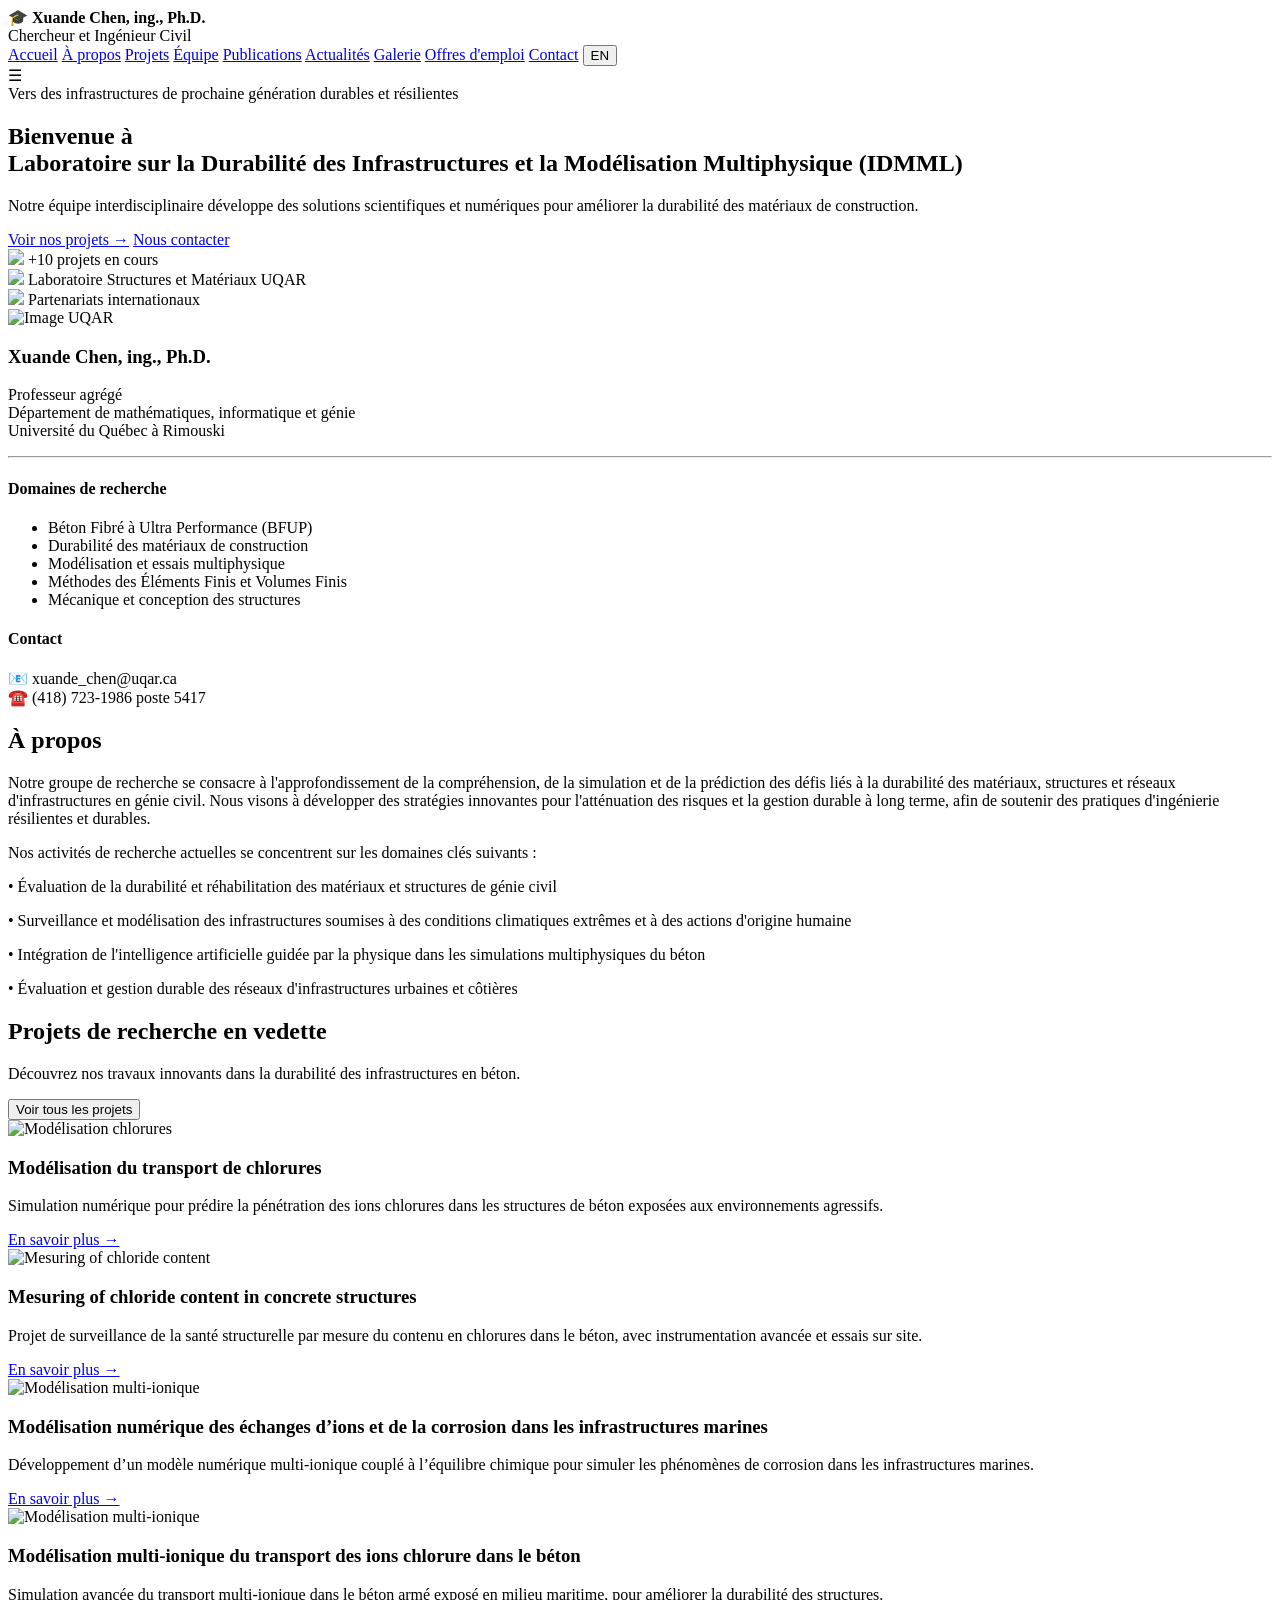
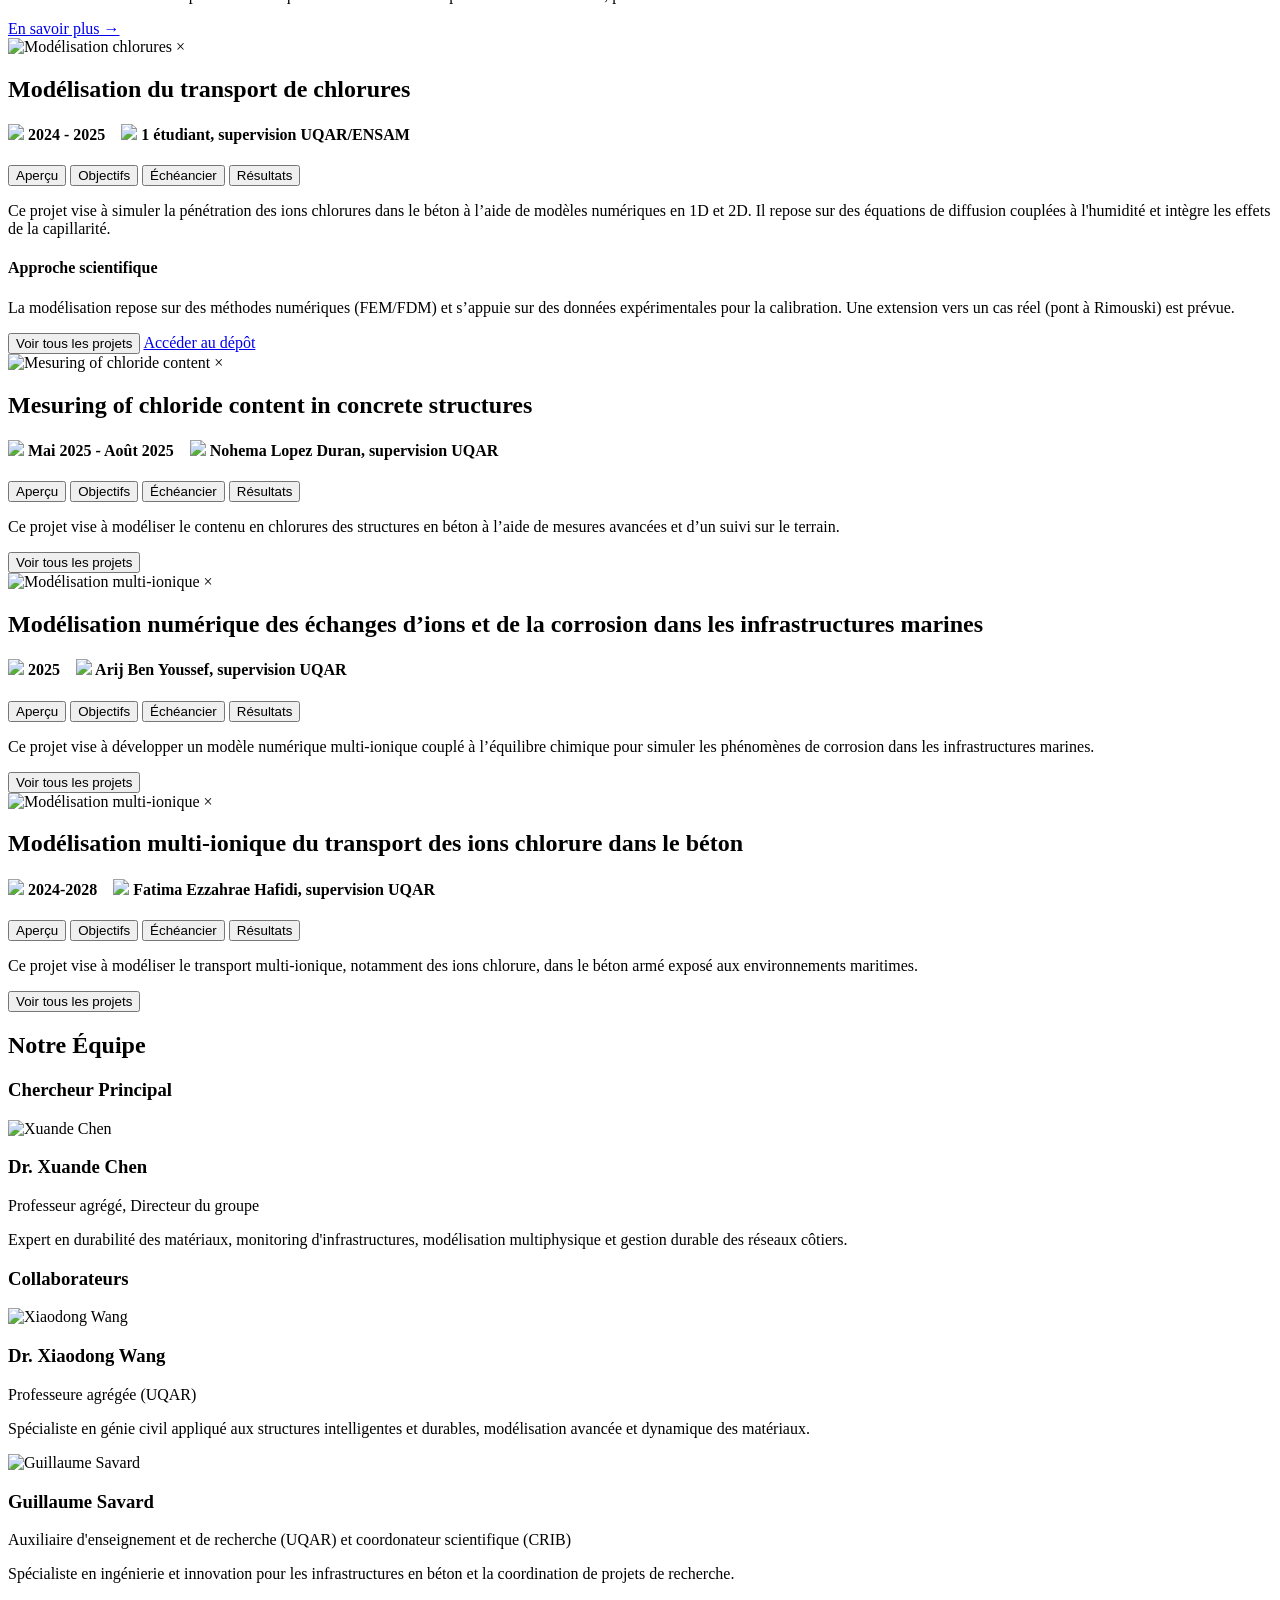
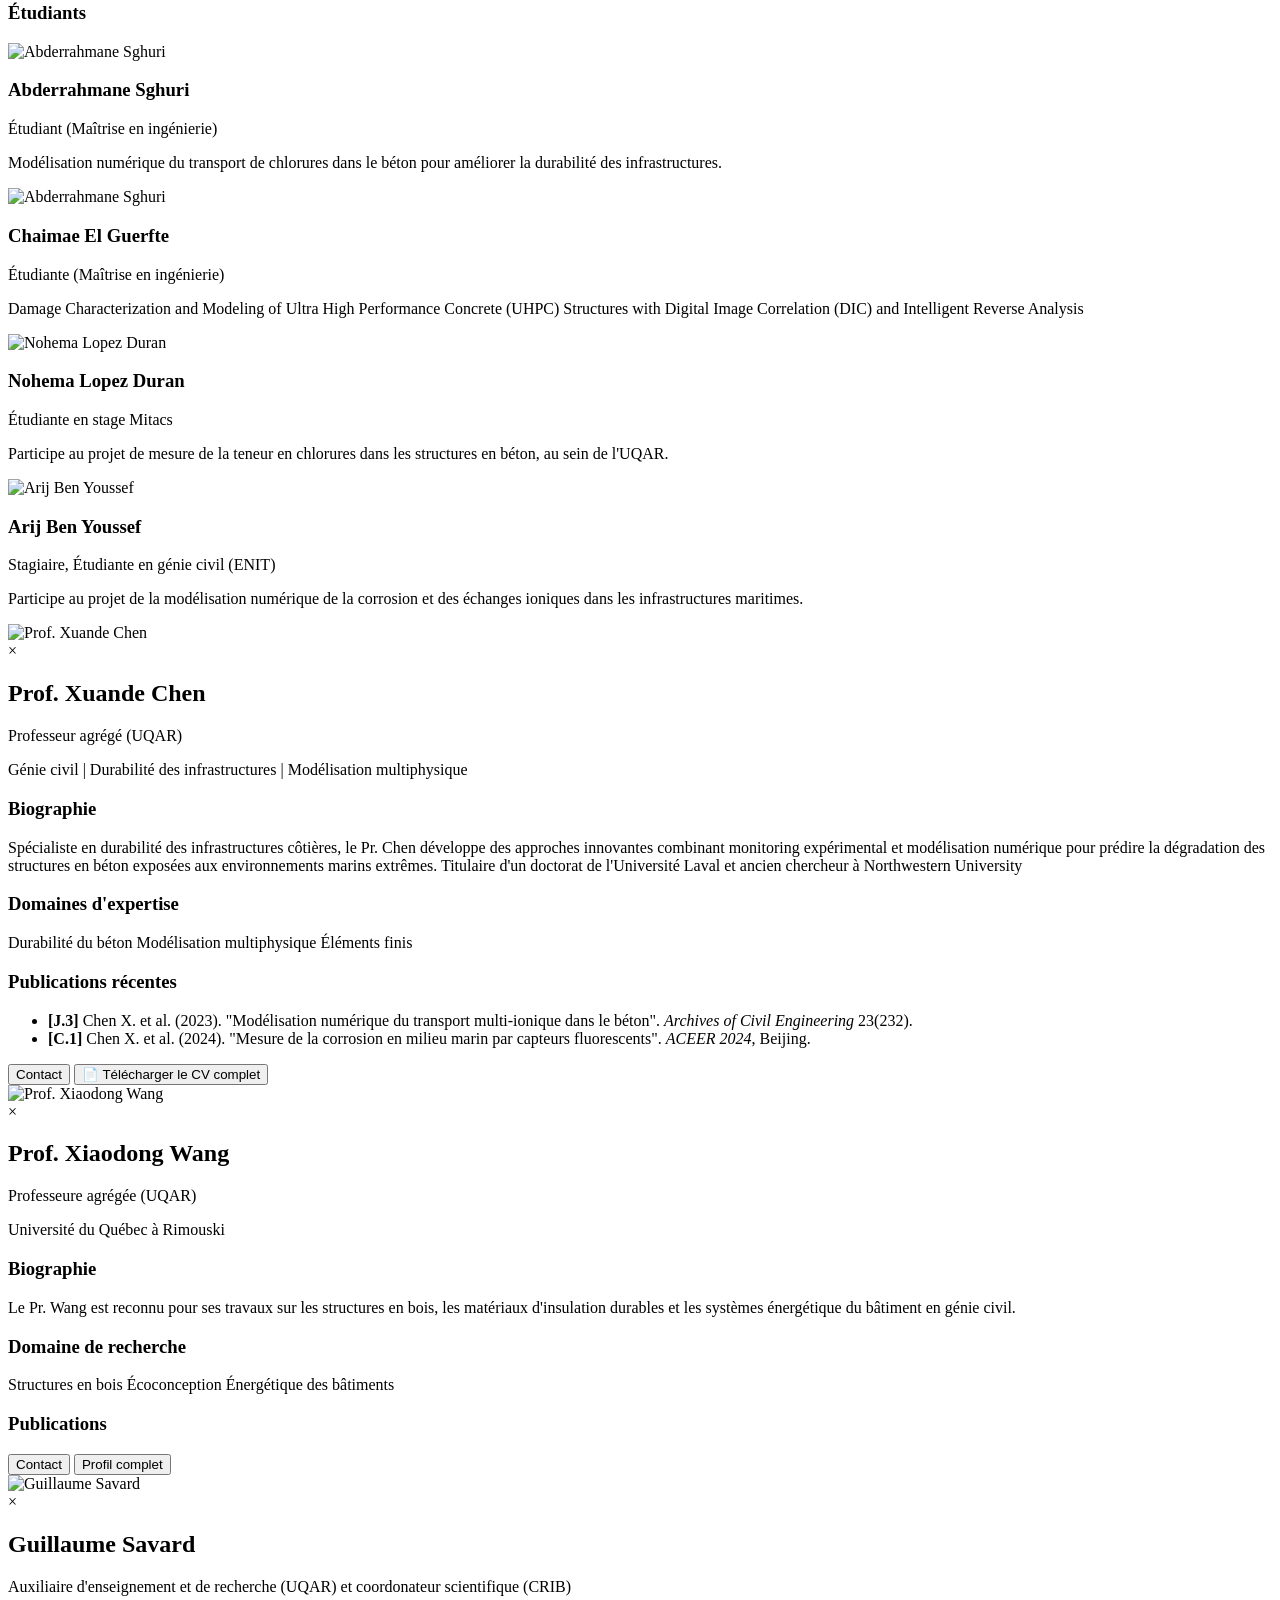
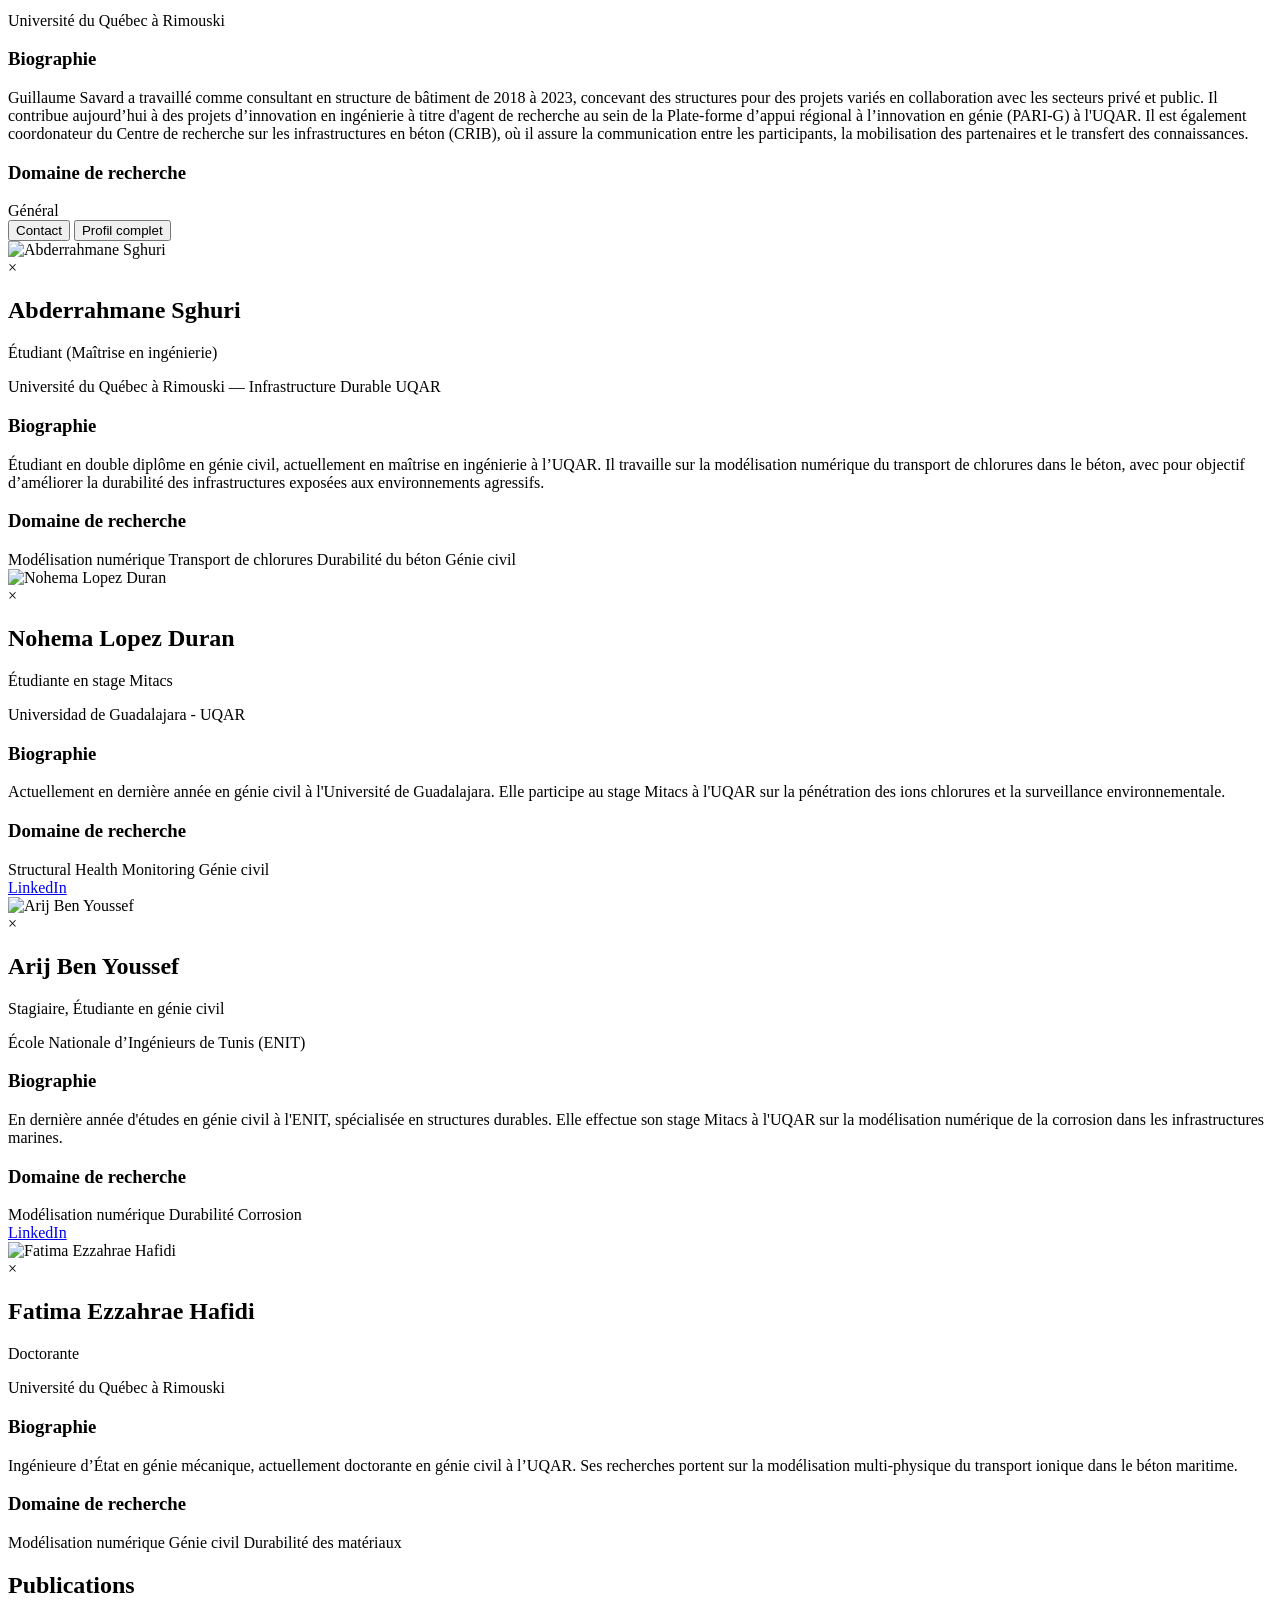
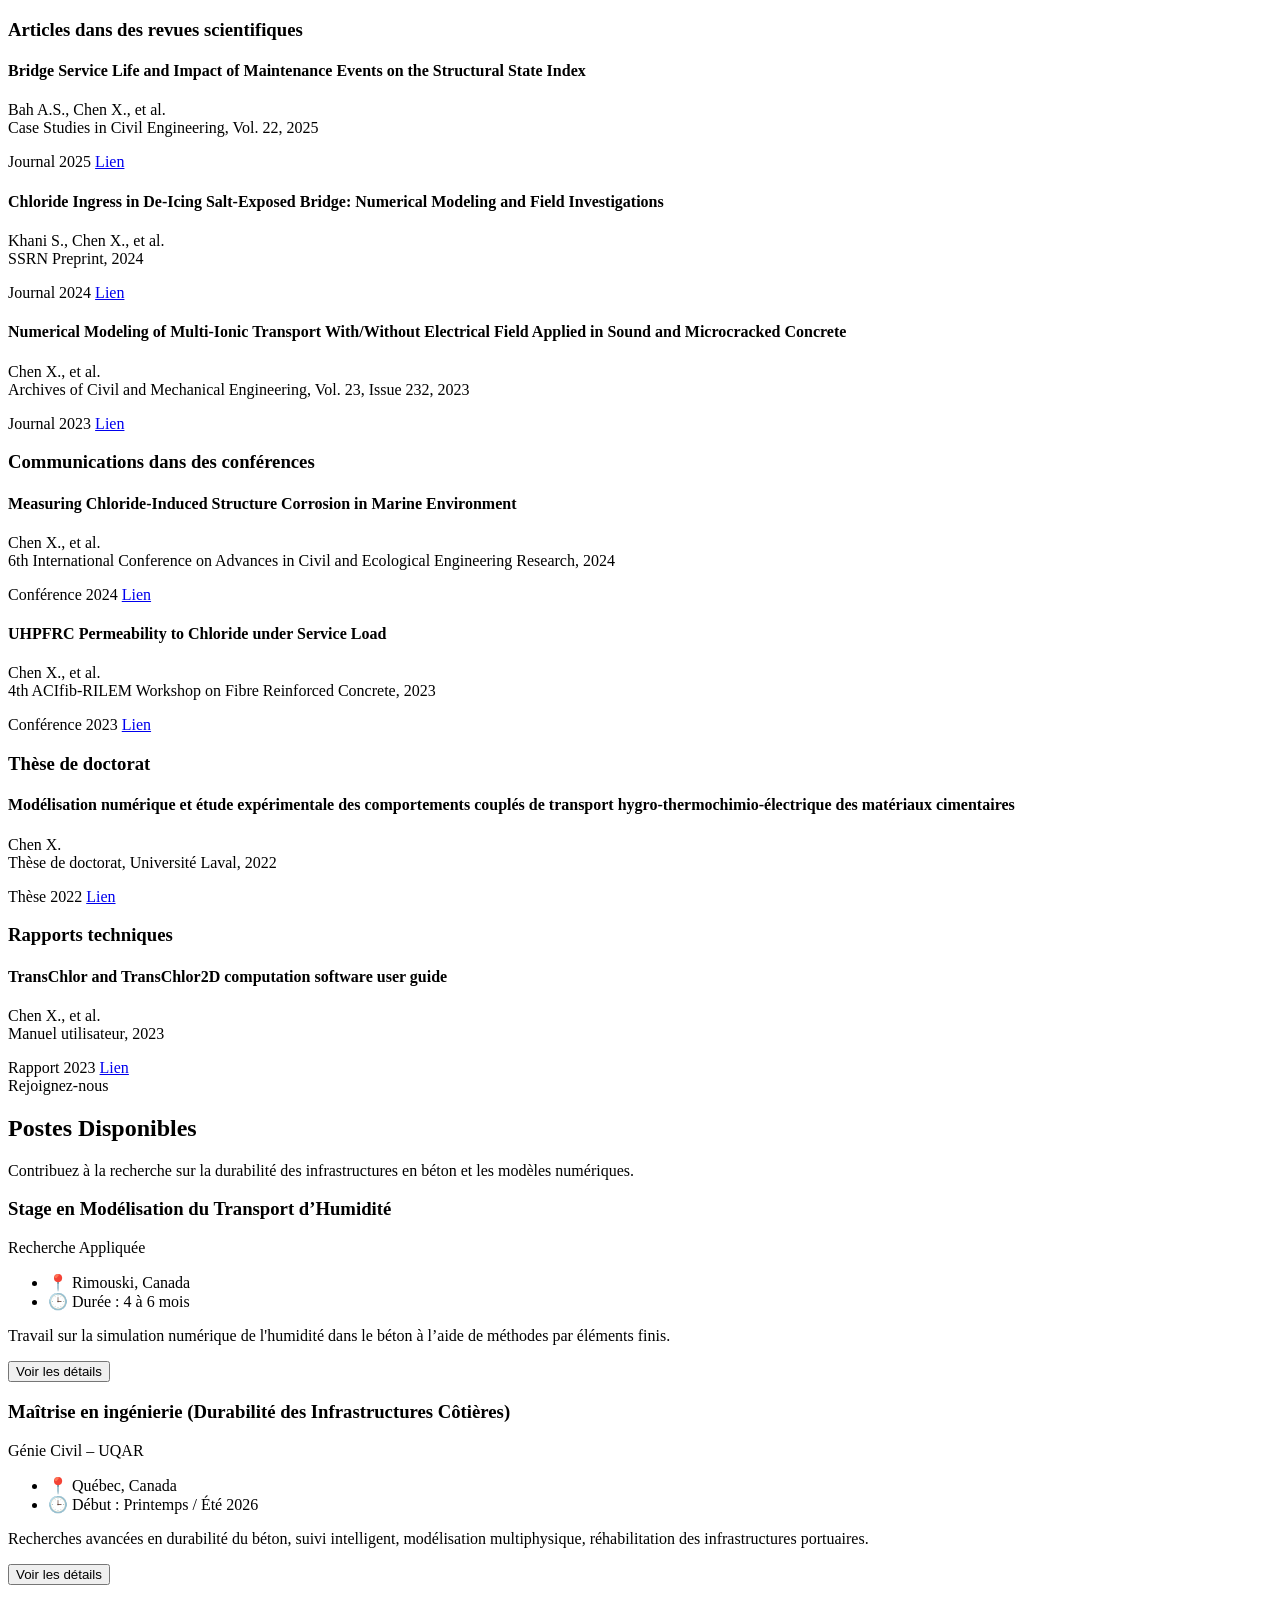
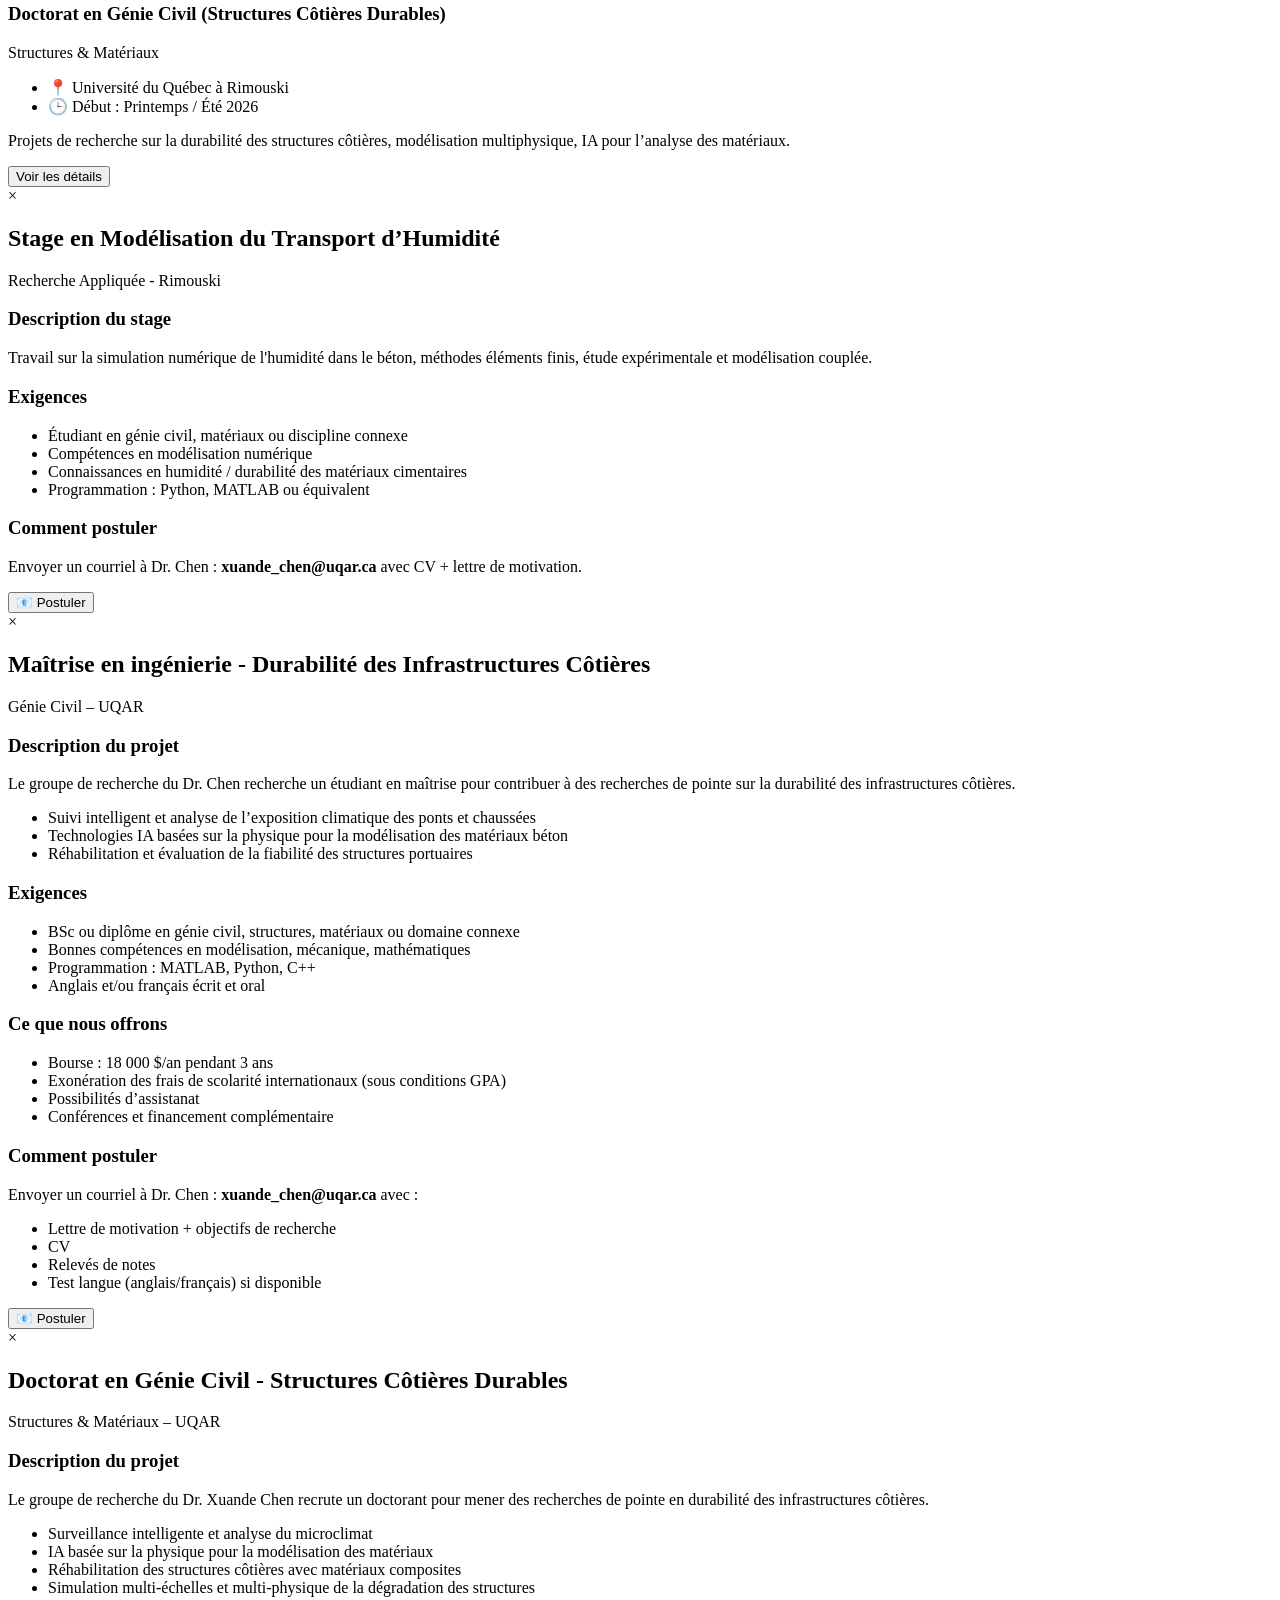
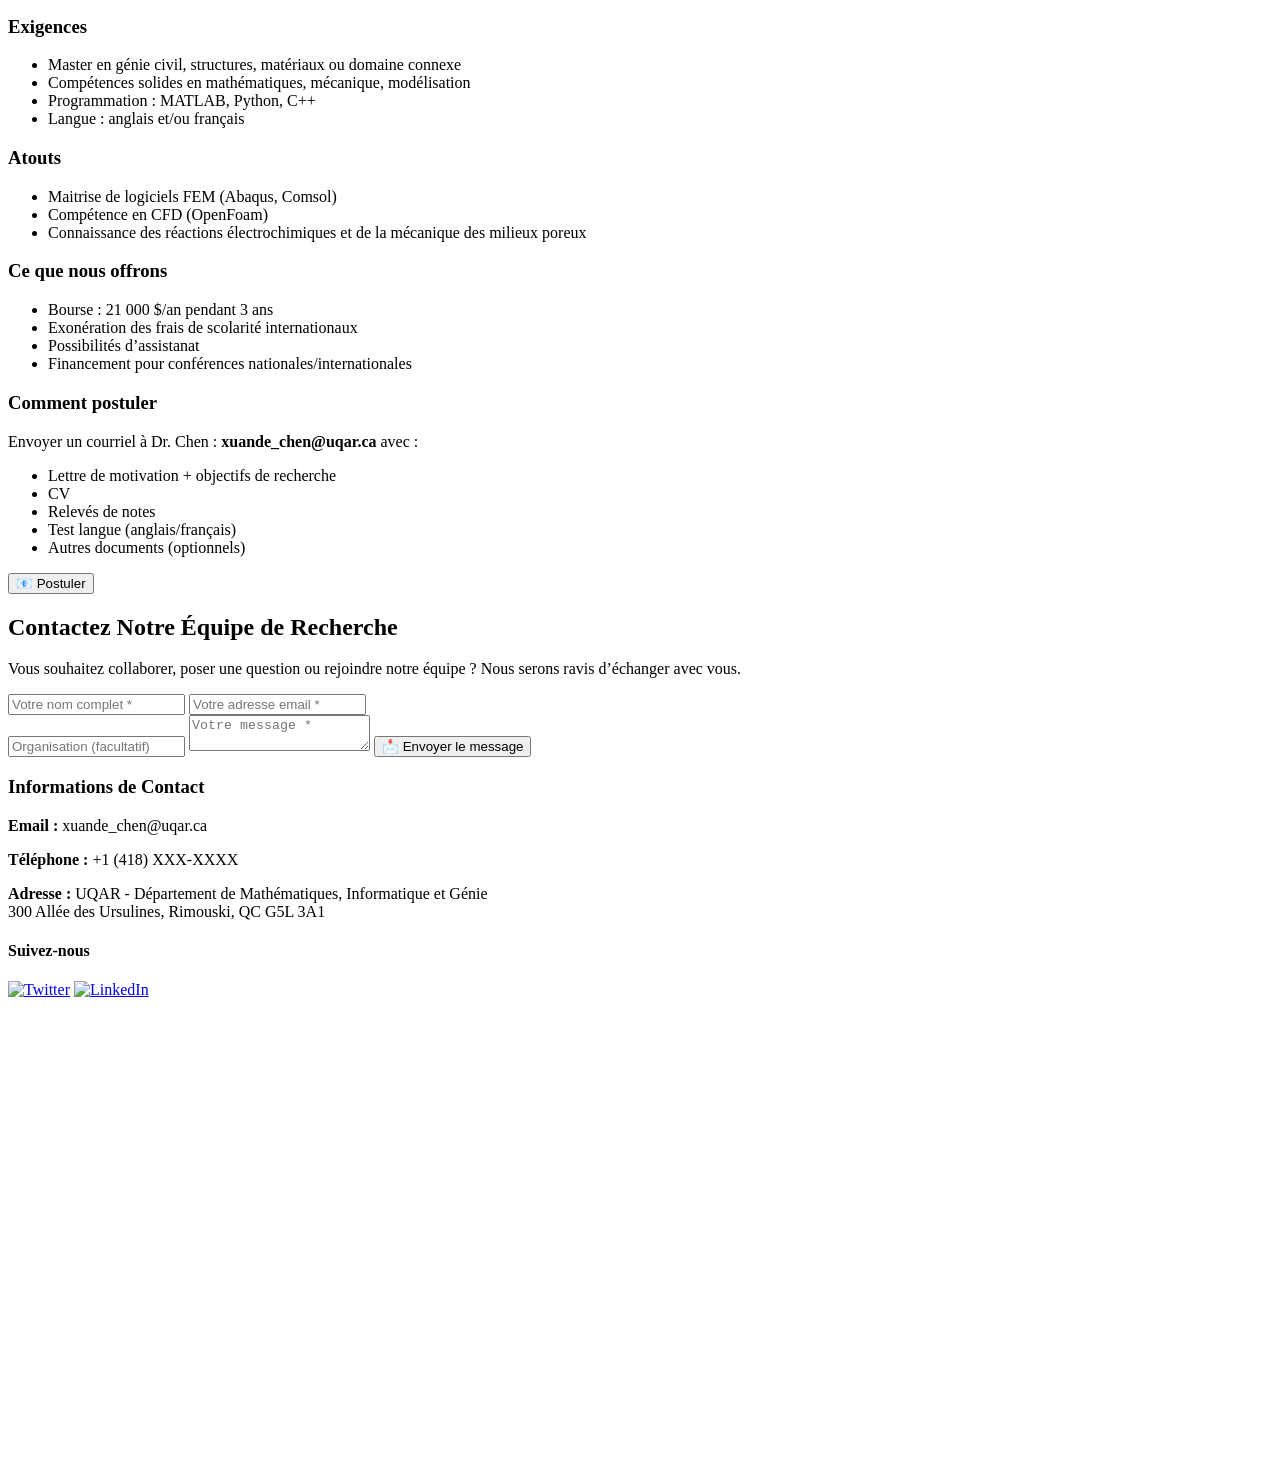
==== commit 5330b1eb: "Update print statement from 'Hello' to 'Goodbye'" ====
--- a/index.html
+++ b/index.html
@@ -1053,7 +1053,7 @@
 
       <!-- Colonne droite : Carte -->
       <div class="contact-map">
-<iframe src="https://www.google.com/maps/embed?pb=!1m14!1m8!1m3!1d4954.9131125325985!2d-68.5233162!3d48.450855!3m2!1i1024!2i768!4f13.1!3m3!1m2!1s0x4c95d9bf34e2acab%3A0x9a4c836523397f8e!2sUQAR%20-%20Universit%C3%A9%20du%20Qu%C3%A9bec%20%C3%A0%20Rimouski!5e1!3m2!1sfr!2sca!4v1783544090377!5m2!1sfr!2sca" width="400" height="300" style="border:0;" allowfullscreen="" loading="lazy" referrerpolicy="strict-origin-when-cross-origin"></iframe>
+<iframe src="https://www.google.com/maps/embed?pb=!1m14!1m8!1m3!1d4954.9131125325985!2d-68.5233162!3d48.450855!3m2!1i1024!2i768!4f13.1!3m3!1m2!1s0x4c95d9bf34e2acab%3A0x9a4c836523397f8e!2sUQAR%20-%20Universit%C3%A9%20du%20Qu%C3%A9bec%20%C3%A0%20Rimouski!5e1!3m2!1sfr!2sca!4v1783544490173!5m2!1sfr!2sca" width="600" height="450" style="border:0;" allowfullscreen="" loading="lazy" referrerpolicy="strict-origin-when-cross-origin"></iframe>
       </div>
 
   </div>
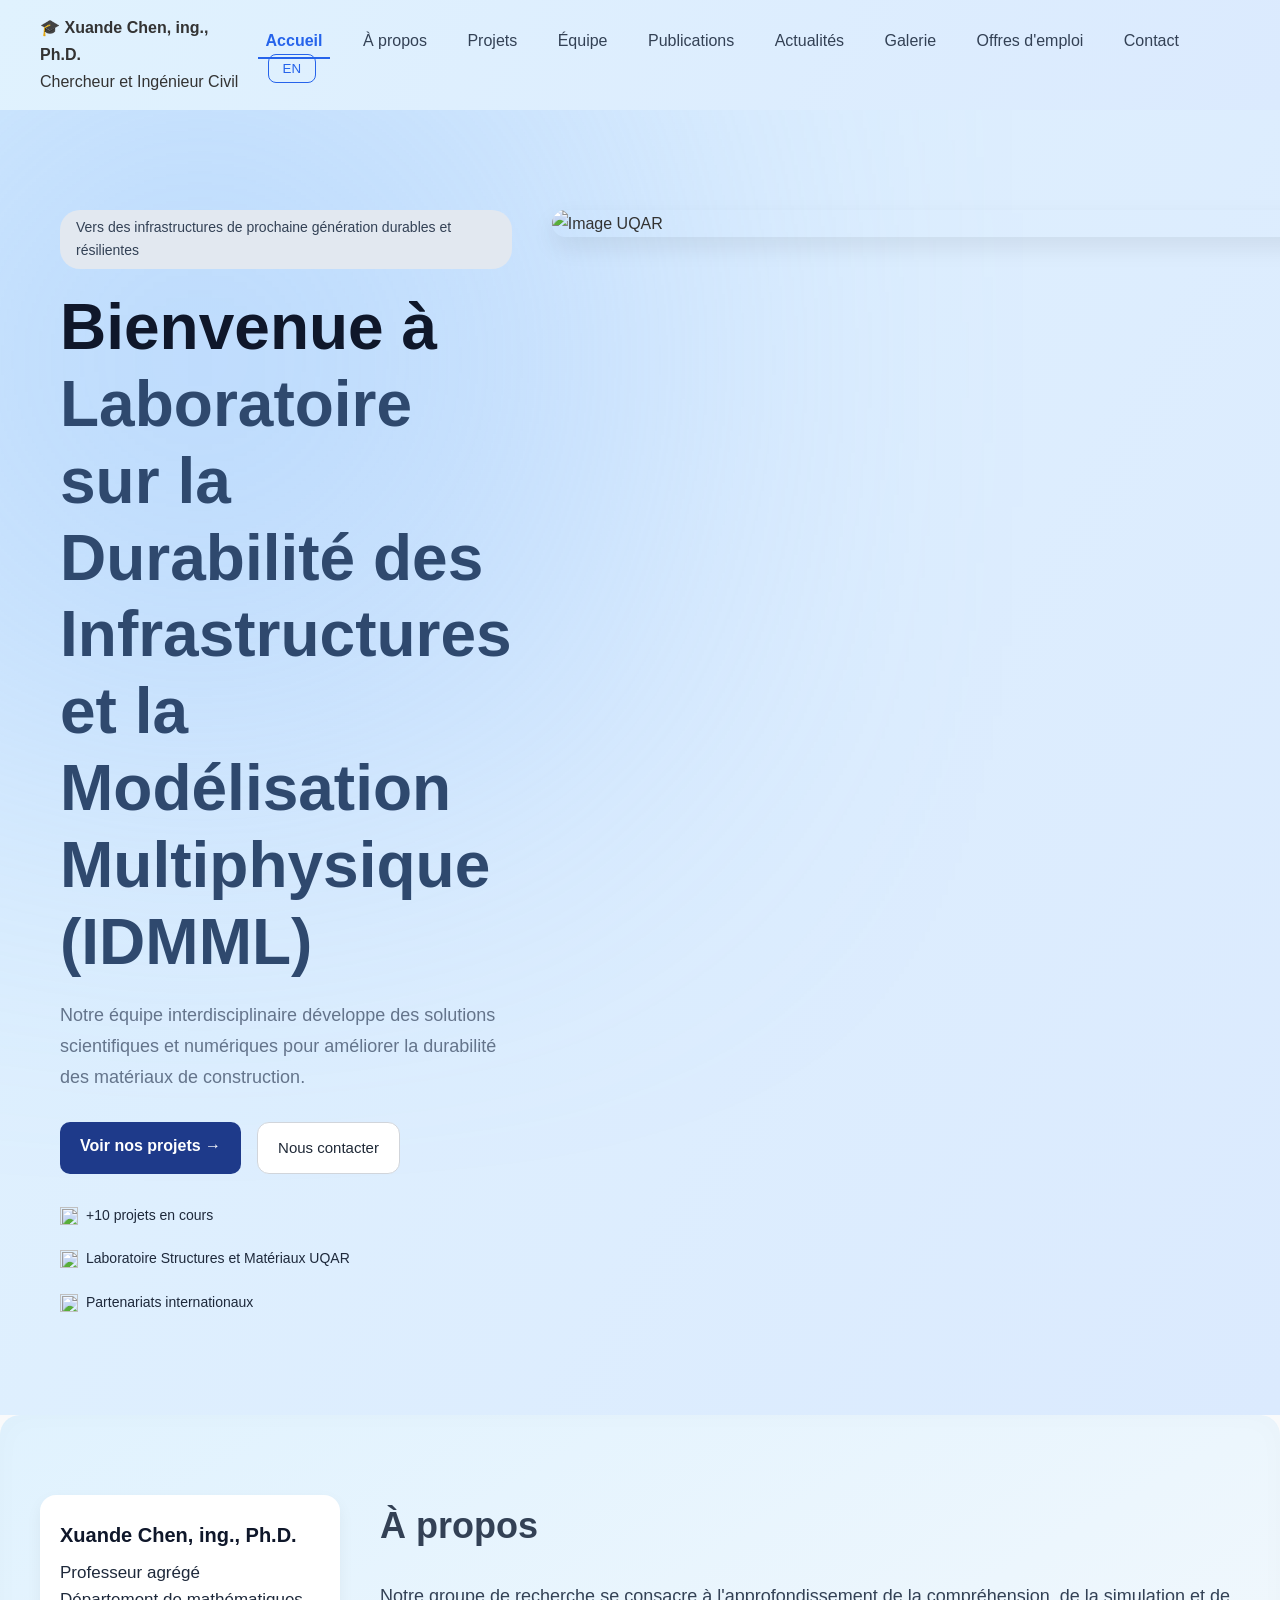
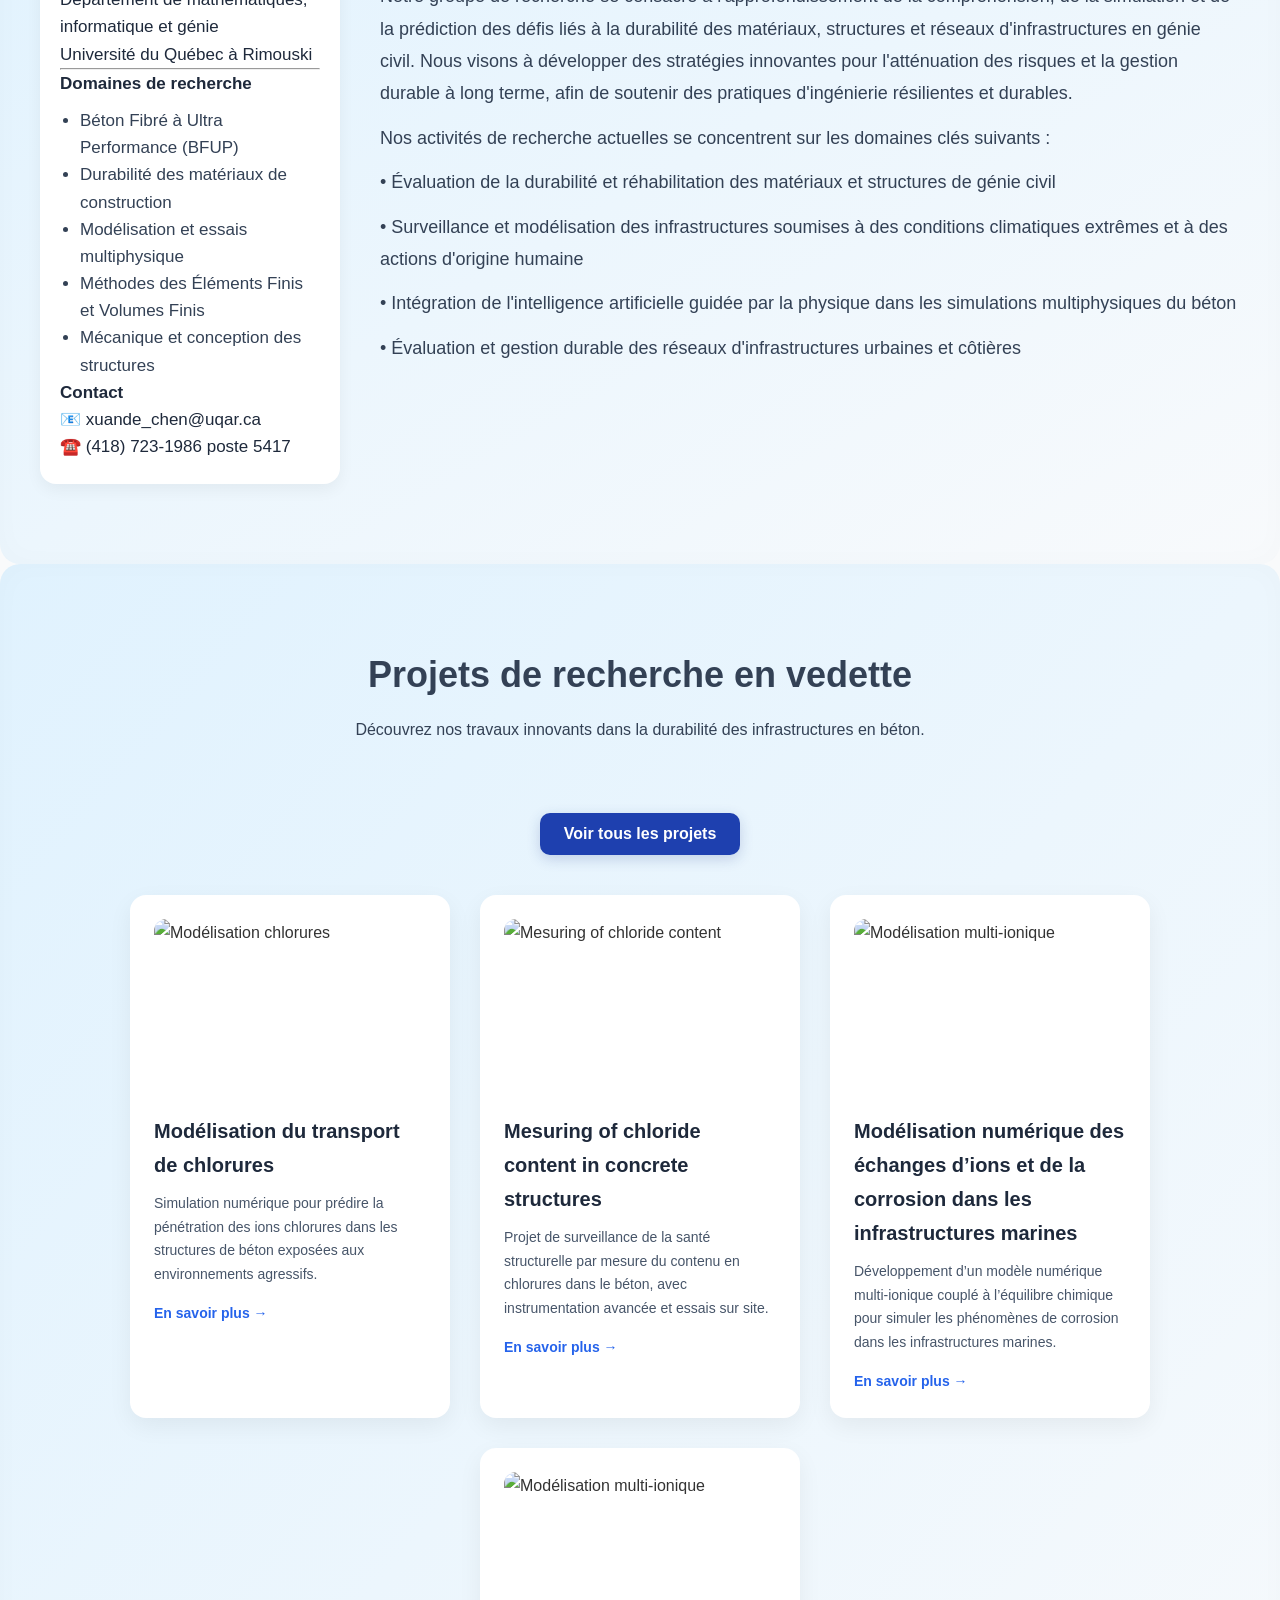
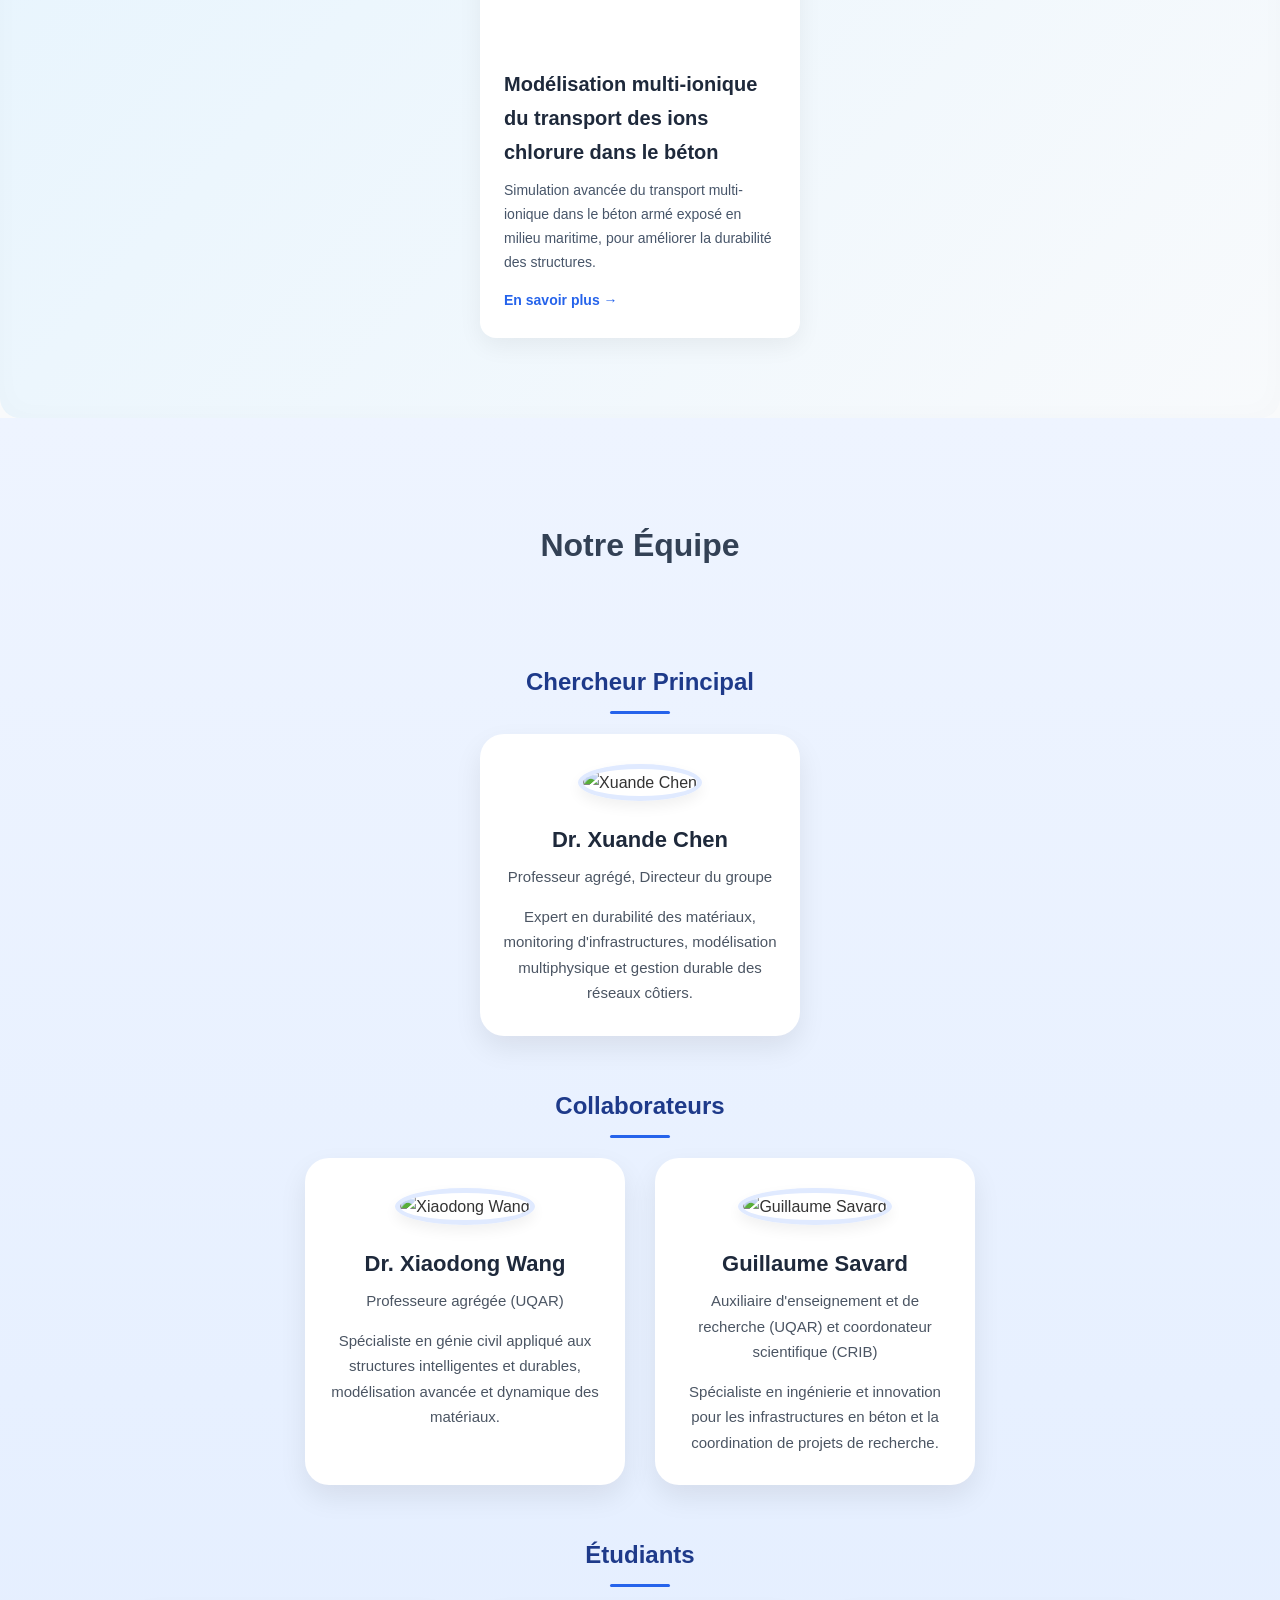
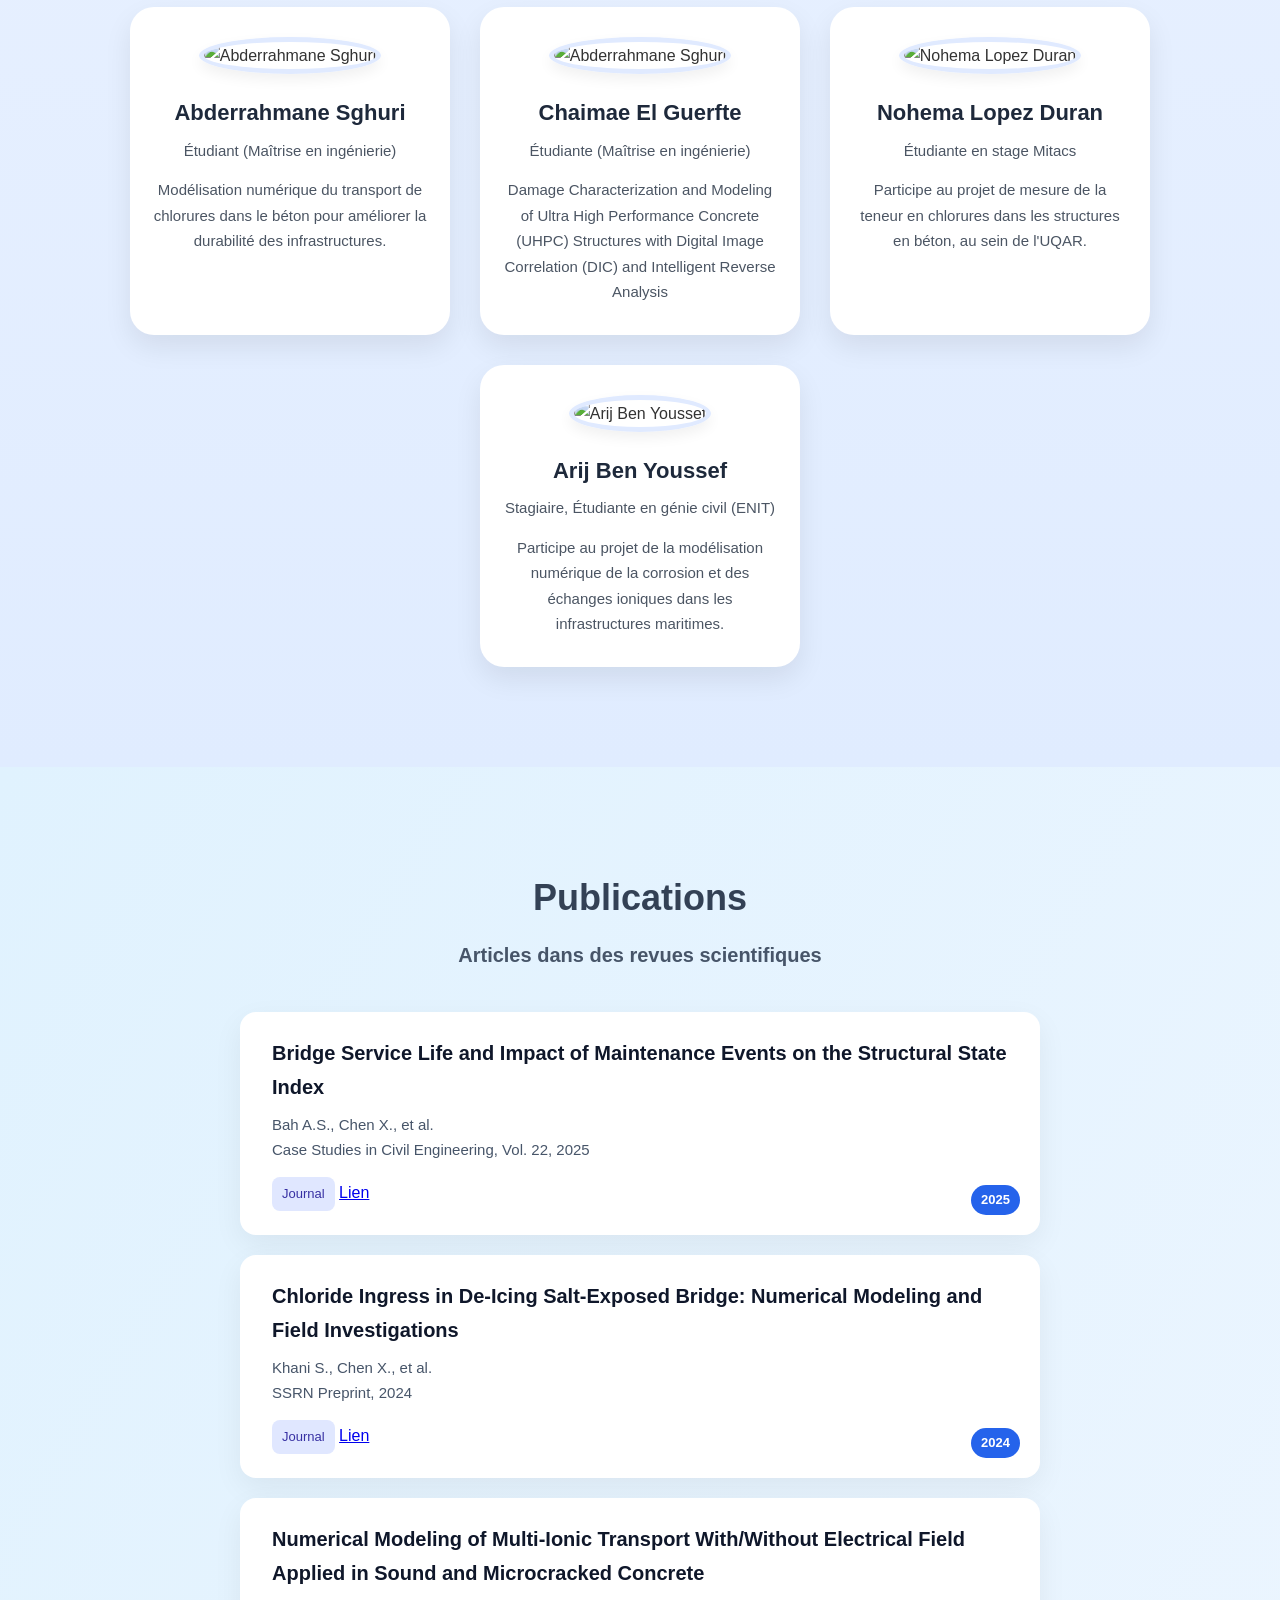
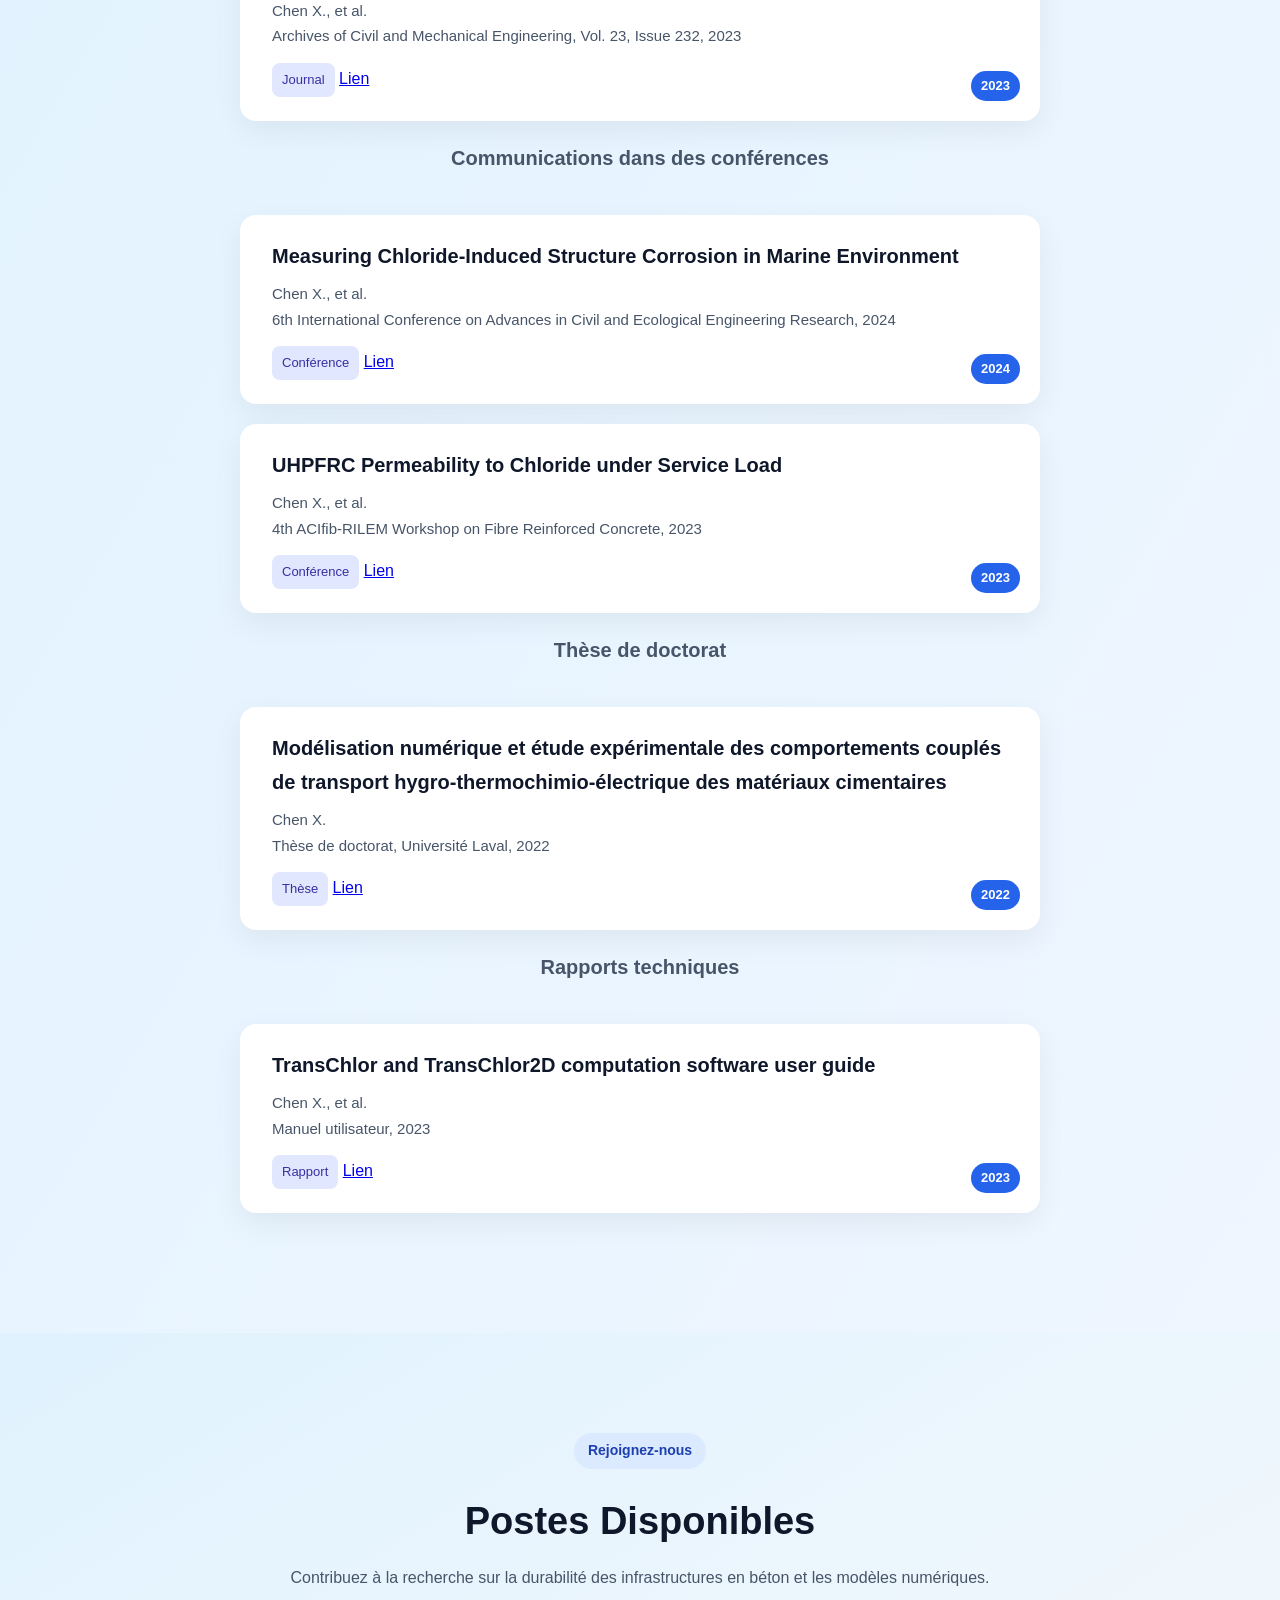
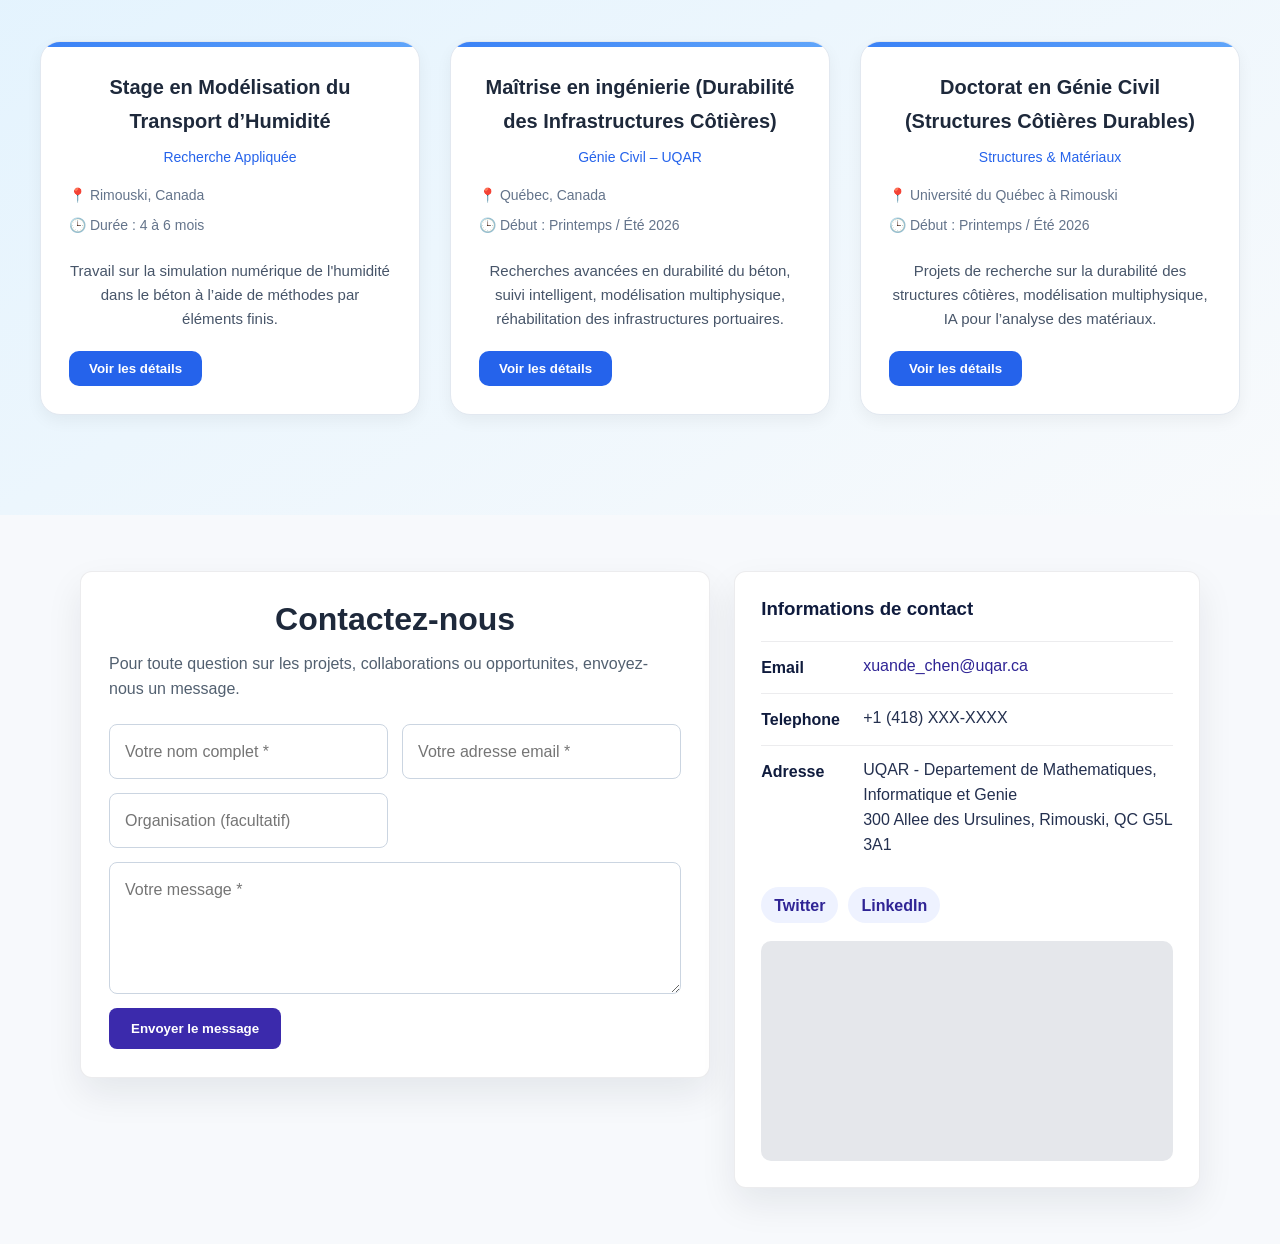
==== commit 0c749e22: "Update print statement from 'Hello' to 'Goodbye'" ====
--- a/index.html
+++ b/index.html
@@ -1017,45 +1017,59 @@
   </div>
 </div>
 
-  <!-- CONTACT -->
+<!-- French contact section: replace the current #contact section with this block. -->
 <section id="contact" class="contact-section">
-  <h2>Contactez Notre Équipe de Recherche</h2>
-  <p class="subtitle" > Vous souhaitez collaborer, poser une question ou rejoindre notre équipe ? Nous serons ravis d’échanger avec vous.</p>
-
-  <div class="contact-grid">
-    <!-- Colonne gauche : Formulaire + infos -->
-    <div class="contact-left">
-        <!-- Formulaire -->
-        <form class="contact-form" onsubmit="return sendEmail();">
-          <div class="form-row">
-            <input type="text" id="name" placeholder="Votre nom complet *" required>
-            <input type="email" id="email" placeholder="Votre adresse email *" required>
-          </div>
-          <input type="text" id="organization" placeholder="Organisation (facultatif)">
-          <textarea id="message" placeholder="Votre message *" required></textarea>
-          <button type="submit" class="btn-primary">📩 Envoyer le message</button>
-        </form>
-
-      <!-- Infos de contact -->
-      <div class="contact-info">
-        <h3>Informations de Contact</h3>
-        <p><strong>Email :</strong> xuande_chen@uqar.ca</p>
-        <p><strong>Téléphone :</strong> +1 (418) XXX-XXXX</p>
-        <p><strong>Adresse :</strong> UQAR - Département de Mathématiques, Informatique et Génie<br>300 Allée des Ursulines, Rimouski, QC G5L 3A1</p>
-
-        <h4>Suivez-nous</h4>
-        <div class="social-icons">
-          <a href="#"><img src="icons/twitter.svg" alt="Twitter"></a>
-          <a href="#"><img src="icons/linkedin.svg" alt="LinkedIn"></a>
+  <div class="contact-wrapper">
+    <div class="contact-panel contact-form-panel">
+      <h2>Contactez-nous</h2>
+      <p class="contact-intro">
+        Pour toute question sur les projets, collaborations ou opportunites, envoyez-nous un message.
+      </p>
+
+      <form class="contact-form">
+        <input type="text" name="name" placeholder="Votre nom complet *" required>
+        <input type="email" name="email" placeholder="Votre adresse email *" required>
+        <input type="text" name="organization" placeholder="Organisation (facultatif)">
+        <textarea name="message" placeholder="Votre message *" required></textarea>
+        <button type="submit" class="contact-submit">Envoyer le message</button>
+      </form>
+    </div>
+
+    <aside class="contact-panel contact-info-panel">
+      <h3>Informations de contact</h3>
+
+      <dl class="contact-details">
+        <div>
+          <dt>Email</dt>
+          <dd><a href="mailto:xuande_chen@uqar.ca">xuande_chen@uqar.ca</a></dd>
         </div>
-      </div>
-    </div>
-
-      <!-- Colonne droite : Carte -->
+        <div>
+          <dt>Telephone</dt>
+          <dd>+1 (418) XXX-XXXX</dd>
+        </div>
+        <div>
+          <dt>Adresse</dt>
+          <dd>
+            UQAR - Departement de Mathematiques, Informatique et Genie<br>
+            300 Allee des Ursulines, Rimouski, QC G5L 3A1
+          </dd>
+        </div>
+      </dl>
+
+      <div class="contact-social">
+        <a href="#" aria-label="Twitter">Twitter</a>
+        <a href="#" aria-label="LinkedIn">LinkedIn</a>
+      </div>
+
       <div class="contact-map">
-<iframe src="https://www.google.com/maps/embed?pb=!1m14!1m8!1m3!1d4954.9131125325985!2d-68.5233162!3d48.450855!3m2!1i1024!2i768!4f13.1!3m3!1m2!1s0x4c95d9bf34e2acab%3A0x9a4c836523397f8e!2sUQAR%20-%20Universit%C3%A9%20du%20Qu%C3%A9bec%20%C3%A0%20Rimouski!5e1!3m2!1sfr!2sca!4v1783544490173!5m2!1sfr!2sca" width="600" height="450" style="border:0;" allowfullscreen="" loading="lazy" referrerpolicy="strict-origin-when-cross-origin"></iframe>
-      </div>
-
+        <iframe
+          src="https://www.google.com/maps/embed?pb=!1m18!1m12!1m3!1d2646.2073332903256!2d-68.51467612326228!3d48.45255132918049!2m3!1f0!2f0!3f0!3m2!1i1024!2i768!4f13.1!3m3!1m2!1s0x4c95d9bf34e2acab%3A0x9a4c836523397f8e!2sUQAR%20-%20Universit%C3%A9%20du%20Qu%C3%A9bec%20%C3%A0%20Rimouski!5e0!3m2!1sfr!2sca!4v1707882835781!5m2!1sfr!2sca"
+          loading="lazy"
+          allowfullscreen
+          referrerpolicy="no-referrer-when-downgrade"
+          title="Carte de l'UQAR a Rimouski"></iframe>
+      </div>
+    </aside>
   </div>
 </section>
 
--- a/style.css
+++ b/style.css
@@ -0,0 +1,1963 @@
+
+* {
+  margin: 0;
+  padding: 0;
+  box-sizing: border-box;
+}
+
+:root {
+  --primary: #174b6f;
+  --secondary: #0d6efd;
+  --bg: #f9fafb;
+  --light: #ffffff;
+  --text: #333;
+  --muted: #666;
+  /* bleu UQAR */
+}
+
+body {
+  font-family: 'Inter', sans-serif;
+  background-color: var(--bg);
+  color: var(--text);
+  line-height: 1.7;
+}
+html {
+  scroll-behavior: smooth;
+}
+.nav-links a.active {
+  color: #2563eb; /* bleu UQAR */
+  font-weight: 600;
+}
+
+.nav-links a.active::after {
+  width: 100%;
+}
+
+/* Avant apparition */
+.fade-in, .reveal {
+  opacity: 0;
+  transform: translateY(40px); /* ou X pour gauche/droite */
+  transition: opacity 0.8s ease, transform 0.8s ease;
+}
+
+/* Quand visible à l'écran */
+.fade-in.visible, .reveal.visible {
+  opacity: 1;
+  transform: translateY(0);
+}
+@keyframes fadeInUp {
+  to {
+    opacity: 1;
+    transform: translateY(0);
+  }
+}
+.slide-left {
+  opacity: 0;
+  transform: translateX(-40px);
+  transition: opacity 0.8s ease, transform 0.8s ease;
+}
+
+.slide-left.visible {
+  opacity: 1;
+  transform: translateX(0);
+}
+
+.slide-right {
+  opacity: 0;
+  transform: translateX(40px);
+  transition: opacity 0.8s ease, transform 0.8s ease;
+}
+
+.slide-right.visible {
+  opacity: 1;
+  transform: translateX(0);
+}
+
+
+
+
+/* NAVBAR */
+
+/* Masquer la navbar avec transition fluide */
+
+
+.navbar.hidden {
+  transform: translateY(-100%);
+  transition: transform 0.3s ease;
+}
+
+.navbar {
+  position: sticky;
+  top: 0;
+  z-index: 999;
+  background: linear-gradient(120deg, #e0f2fe, #dbeafe); /* 🔷 même fond que .hero */
+  backdrop-filter: none;
+  box-shadow: none;
+  display: flex;
+  justify-content: space-between;
+  align-items: center;
+  padding: 14px 40px;
+  transition: all 0.3s ease;
+}
+
+
+
+.navbar.scrolled {
+  background:linear-gradient(120deg, #e0f2fe, #dbeafe);
+  box-shadow: 0 4px 12px rgba(0,0,0,0.08);
+}
+.burger {
+  display: none;
+  font-size: 24px;
+  cursor: pointer;
+  user-select: none;
+}
+
+
+.nav-links a {
+  position: relative;
+  padding: 6px 8px;
+  margin: 0 10px;
+  font-weight: 500;
+  color: #334155;
+  text-decoration: none;
+  transition: color 0.3s;
+}
+
+.nav-links a::after {
+  content: '';
+  position: absolute;
+  left: 0;
+  bottom: -4px;
+  width: 0%;
+  height: 2px;
+  background: #2563eb;
+  transition: width 0.3s;
+}
+
+.nav-links a:hover::after,
+.nav-links a.active::after {
+  width: 100%;
+}
+
+.nav-links a.active {
+  color: #2563eb;
+  font-weight: 600;
+}
+
+
+
+
+
+
+/* HERO SECTION */
+
+
+.hero {
+  position: relative;
+  overflow: hidden;
+  background: linear-gradient(120deg, #e0f2fe, #dbeafe); /* 💠 Bleu doux */
+  display: flex;
+  justify-content: space-between;
+  align-items: flex-start;
+  padding: 100px 60px;
+  gap: 40px;
+  flex-wrap: nowrap;
+  text-align: left;
+}
+
+.blur-bg {
+  position: absolute;
+  top: -150px;
+  left: -200px;
+  width: 800px;
+  height: 800px;
+  background: radial-gradient(circle at center, #93c5fd, #3b82f6); /* 💠 Bleu fort en centre */
+  filter: blur(180px);
+  opacity: 0.3;
+  z-index: 0;
+}
+
+
+
+
+
+
+
+.badge {
+  background: #e2e8f0;
+  color: #334155;
+  padding: 6px 16px;
+  border-radius: 20px;
+  font-size: 14px;
+  display: inline-block;
+  margin-bottom: 20px;
+}
+
+.hero h1 {
+  font-size: 64px;
+  font-weight: 900;
+  line-height: 1.2;
+  margin-bottom: 20px;
+  color: #0f172a;
+}
+
+.highlight {
+  color: #2f496e;
+}
+
+.hero p {
+  font-size: 18px;
+  color: #64748b;
+  margin-bottom: 30px;
+}
+
+.hero-buttons {
+  display: flex;
+  gap: 16px;
+  margin-bottom: 30px;
+}
+
+.btn-primary {
+  background-color: #3b82f6;
+  color: white;
+  padding: 12px 20px;
+  font-weight: 600;
+  border-radius: 10px;
+  text-decoration: none;
+  display: inline-block;
+  position: relative;
+  overflow: hidden;
+  transition: transform 0.3s ease, background-color 0.3s ease;
+}
+
+.btn-primary:hover {
+  transform: scale(1.05);
+  background-color: #2563eb;
+}
+
+.btn-primary::after {
+  content: "";
+  position: absolute;
+  bottom: 8px;
+  left: 20px;
+  width: 0;
+  height: 2px;
+  background: white;
+  transition: width 0.3s ease;
+}
+
+.btn-primary:hover::after {
+  width: 70%;
+}
+
+
+.btn-outline {
+  padding: 12px 20px;
+  font-weight: 600;
+  border-radius: 10px;
+  border: 2px solid #cbd5e1;
+  background-color: white;
+  color: #1e293b;
+  text-decoration: none;
+  display: inline-block;
+  transition: all 0.3s ease;
+  animation: pulse 2.5s ease-in-out infinite;
+}
+
+.btn-outline:hover {
+  background-color: #2563eb;
+  color: white;
+  border-color: #2563eb;
+  transform: scale(1.05);
+}
+
+/* Animation pulsée */
+@keyframes pulse {
+  0% {
+    box-shadow: 0 0 0 0 rgba(37, 99, 235, 0.4);
+    transform: scale(1);
+  }
+  50% {
+    box-shadow: 0 0 0 8px rgba(37, 99, 235, 0);
+    transform: scale(1.03);
+  }
+  100% {
+    box-shadow: 0 0 0 0 rgba(37, 99, 235, 0);
+    transform: scale(1);
+  }
+}
+
+
+
+.hero-infos {
+  display: flex;
+  flex-wrap: wrap;
+  gap: 20px;
+  font-size: 14px;
+  color: #1e293b;
+  margin-top: 20px;
+}
+
+.hero-infos div {
+  display: flex;
+  align-items: center;
+  gap: 8px;
+}
+
+.hero-infos img {
+  width: 18px;
+  height: 18px;
+}
+
+.hero-right {
+  position: relative;
+  flex: 1;
+  display: flex;
+  justify-content: center;
+  align-items: center;
+}
+
+
+
+.hero-right img {
+  border-radius: 20px;
+  width: 800px; /*380*/
+  box-shadow: 0 10px 25px rgba(0, 0, 0, 0.08);
+}
+
+.hero-right .floating-img {
+  position: absolute;
+  bottom: 20px;
+  right: 50px;
+  width: 200px;
+  border-radius: 12px;
+  box-shadow: 0 4px 15px rgba(0, 0, 0, 0.2);
+}
+.hero-left {
+  flex: 1;
+  max-width: 600px;
+  align-self: flex-start;  /* ✅ Cela aligne le texte en haut */
+  text-align: left;
+  margin-top: 0;           /* ✅ Au cas où un margin-top auto existe */
+  opacity: 0;
+  transform: translateY(20px);
+  animation: fadeInUp 1s ease forwards;
+}
+
+
+/* A PROPOS SECTION */
+.apropos {
+  display: flex;
+  padding: 80px 40px;
+  background: linear-gradient(to right, #e0f2fe, #f8fafc); /* 👈 bleu clair moderne */
+  gap: 40px;
+  flex-wrap: wrap;
+  border-radius: 20px;
+  box-shadow: 0 10px 30px rgba(0, 0, 0, 0.04);
+  background: linear-gradient(to bottom right, #e0f2fe, #f8fafc);
+  box-shadow: inset 0 0 30px rgba(0, 0, 0, 0.02);
+  border-radius: 20px;
+
+
+}
+
+.profil-card {
+  background: #ffffff;
+  padding: 24px 20px;
+  border-radius: 16px;
+  width: 300px;
+  box-shadow: 0 6px 16px rgba(0, 0, 0, 0.05);
+  color: #1e293b;
+  font-size: 17px;         /* 🔼 Avant 15px */
+  line-height: 1.6;        /* ✅ pour aération */
+}
+
+
+.profil-card h3 {
+  font-size: 20px;
+  font-weight: 700;
+  margin-bottom: 8px;
+  color: #0f172a;
+}
+
+.profil-card strong {
+  display: block;
+  margin-top: 16px;
+  font-size: 16px;
+  color: #1e293b;
+}
+
+.profil-card ul {
+  list-style: disc;
+  padding-left: 20px;
+  margin-top: 10px;
+  color: #334155;
+}
+
+.bio {
+  flex: 1;
+  min-width: 300px;
+}
+
+.bio h2 {
+  color: #334155;
+  font-size: 36px;         /* 🔼 Avant 32px */
+  font-weight: 700;
+  margin-bottom: 24px;
+}
+
+
+.bio h3 {
+  margin-top: 24px;
+  color: #0f172a;
+  font-size: 24px;         /* 🔼 Avant 22px */
+  font-weight: 600;
+}
+
+
+.bio p {
+  margin-top: 12px;
+  color: #334155;
+  font-size: 18px;         /* 🔼 Avant 16px */
+  line-height: 1.8;        /* 🔼 Avant 1.6 */
+}
+/* Bouton de la langue */
+.lang-btn {
+  background: transparent;
+  border: 1px solid #2563eb;
+  color: #2563eb;
+  padding: 6px 14px;
+  border-radius: 8px;
+  font-weight: 500;
+  cursor: pointer;
+  margin-left: 20px;
+  transition: background 0.3s ease;
+}
+
+.lang-btn:hover {
+  background: #2563eb;
+  color: white;
+}
+
+/* Section Équipe */
+section {
+  padding: 100px 60px;
+}
+.equipe {
+  padding: 100px 40px;
+  background: linear-gradient(to bottom, #eef4ff, #e0ecff);
+  text-align: center;
+}
+
+.equipe h2 {
+  font-size: 32px;
+  margin-bottom: 40px;
+  font-weight: 700;
+  color: #334155;
+}
+
+.equipe .cards {
+  display: flex;
+  justify-content: center;
+  flex-wrap: wrap;
+  gap: 30px;
+}
+
+.equipe .subsection-title {
+  font-size: 24px;
+  font-weight: 700;
+  color: #1e3a8a;
+  text-align: center;
+  margin: 50px 0 20px;
+  position: relative;
+  display: inline-block;
+}
+
+.equipe .subsection-title::after {
+  content: "";
+  display: block;
+  margin: 8px auto 0;
+  width: 60px;
+  height: 3px;
+  background: #2563eb; /* bleu */
+  border-radius: 2px;
+}
+
+
+.equipe .card {
+  background: #ffffff;
+  padding: 30px 22px;
+  width: 320px;
+  border-radius: 24px;
+  box-shadow: 0 12px 28px rgba(0, 0, 0, 0.08);
+  transition: all 0.3s ease;
+  position: relative;
+  cursor: pointer;
+}
+
+.equipe .card:hover {
+  transform: translateY(-6px);
+  box-shadow: 0 16px 40px rgba(0, 0, 0, 0.12);
+}
+
+.equipe img {
+  width: 120px;
+  height: 120px;
+  border-radius: 50%;
+  object-fit: cover;
+  margin-bottom: 20px;
+  border: 5px solid #e0eaff;
+  box-shadow: 0 6px 14px rgba(0, 0, 0, 0.06);
+}
+
+.equipe .card h3 {
+  font-size: 22px;
+  font-weight: 700;
+  color: #1e293b;
+  margin-bottom: 6px;
+}
+
+.equipe .role {
+  font-size: 15px;
+  color: #2563eb;
+  font-weight: 500;
+  margin-bottom: 14px;
+}
+
+.equipe .card p {
+  font-size: 15px;
+  color: #4b5563;
+  line-height: 1.7;
+}
+
+.modal {
+  display: none;
+  position: fixed;
+  top: 0;
+  left: 0;
+  width: 100%;
+  height: 100%;
+  background: rgba(0, 0, 0, 0.6);
+  justify-content: center;
+  align-items: center;
+  z-index: 9999;
+  transition: opacity 0.3s ease;
+}
+
+.modal.show {
+  display: flex;
+}
+
+.modal-content {
+  background: #fff;
+  border-radius: 12px;
+  width: 90%;
+  max-width: 780px;
+  max-height: 90vh;
+  overflow-y: auto;
+  box-shadow: 0 20px 60px rgba(0, 0, 0, 0.3);
+  animation: fadeIn 0.4s ease;
+}
+
+.modal-header-image {
+  position: relative;
+  height: 280px;
+  overflow: hidden;
+  border-radius: 12px 12px 0 0;
+}
+
+.modal-header-image img {
+  width: 100%;
+  height: 100%;
+  object-fit: cover;
+}
+
+.modal-header-text {
+  position: absolute;
+  bottom: 0;
+  left: 0;
+  width: 100%;
+  padding: 20px;
+  background: linear-gradient(to top, rgba(0,0,0,0.7), transparent);
+  color: rgb(215, 215, 215);
+}
+
+.modal-header-text h2 {
+  margin: 0;
+  font-size: 24px;
+  color: rgb(250, 250, 250);
+}
+
+.modal-header-text p {
+  margin: 6px 0 0;
+  font-size: 14px;
+}
+
+.modal-header-text .close {
+  position: absolute;
+  top: 20px;
+  right: 20px;
+  font-size: 24px;
+  cursor: pointer;
+}
+
+.modal-body {
+  padding: 30px;
+}
+
+.tags span {
+  display: inline-block;
+  background: #eef2ff;
+  color: #4338ca;
+  padding: 6px 12px;
+  border-radius: 6px;
+  margin: 5px 6px 10px 0;
+  font-size: 13px;
+  font-weight: 500;
+}
+
+.pubs {
+  padding-left: 20px;
+  color: #334155;
+}
+
+.actions {
+  display: flex;
+  gap: 12px;
+  margin-top: 24px;
+}
+
+.btn-primary {
+  background: #2563eb;
+  color: white;
+  border: none;
+  padding: 10px 18px;
+  border-radius: 8px;
+  font-weight: 600;
+  cursor: pointer;
+}
+
+.btn-outline {
+  border: 1px solid #ccc;
+  padding: 10px 18px;
+  border-radius: 8px;
+  background: transparent;
+  color: #1e293b;
+  font-weight: 500;
+  cursor: pointer;
+}
+.profile-modal {
+  display: flex;
+  flex-direction: row;
+  padding: 0;
+}
+.profile-left {
+  flex: 1;
+  max-width: 300px;
+  overflow: hidden;
+  border-radius: 12px 0 0 12px;
+}
+.profile-left img {
+  width: 100%;
+  height: 100%;
+  object-fit: cover;
+}
+.profile-right {
+  flex: 2;
+  padding: 30px;
+  position: relative;
+}
+.profile-right h2 {
+  margin-top: 0;
+  font-size: 24px;
+}
+.modal-content h2 {
+  font-size: 2.375rem; /* 38px en rem */
+  color: #dcddde;
+  margin-bottom: 0.625rem; /* 10px en rem */
+  font-family: 'Helvetica Neue', Arial, sans-serif;
+  font-weight: 600;
+  letter-spacing: -0.5px;
+  line-height: 1.2;
+  padding-bottom: 0.75rem;
+  position: relative;
+}
+
+.modal-content h2::after {
+  content: "";
+  position: absolute;
+  bottom: 0;
+  left: 0;
+  width: 50px;
+  height: 3px;
+  background-color: #0d0f11;
+  border-radius: 3px;
+}
+
+.modal-content h3 {
+  font-size: 18px;
+  margin: 16px 20px 8px 20px;
+  color: #0f172a;
+  font-weight: 600;
+}
+
+.modal-content p,
+.modal-content ul {
+  margin: 0 20px 16px 20px;
+  font-size: 15px;
+  color: #334155;
+  line-height: 1.6;
+}
+
+.modal-content ul {
+  padding-left: 20px;
+}
+
+.modal-content ul li {
+  margin-bottom: 8px;
+}
+
+.modal-content .actions {
+  display: flex;
+  justify-content: center;
+  margin: 24px 0 24px 0;
+}
+
+
+@keyframes fadeIn {
+  from {
+    opacity: 0;
+    transform: translateY(30px);
+  }
+  to {
+    opacity: 1;
+    transform: translateY(0);
+  }
+}
+
+/* Section Projets */
+.projets {
+  padding: 80px 40px;
+  background: linear-gradient(to bottom right, #e0f2fe, #f8fafc);
+  border-radius: 20px;
+  box-shadow: inset 0 0 30px rgba(0, 0, 0, 0.02);
+  text-align: center;
+}
+
+.projets h2 {
+  color: #334155;
+  font-size: 36px;
+  margin-bottom: 10px;
+}
+
+.projets p {
+  font-size: 16px;
+  color: #334155;
+  margin-bottom: 30px;
+}
+
+.view-all {
+  background: #1e3a8a;
+  color: white;
+  padding: 12px 24px;
+  border-radius: 12px;
+  border: none;
+  font-weight: 600;
+  cursor: pointer;
+  transition: background 0.3s ease, transform 0.3s ease, box-shadow 0.3s ease;
+  margin-bottom: 40px;
+  box-shadow: 0 4px 14px rgba(30, 58, 138, 0.2);
+}
+
+.view-all:hover {
+  background: #2563eb;
+  transform: translateY(-2px);
+  box-shadow: 0 6px 18px rgba(37, 99, 235, 0.3);
+}
+
+.project-grid {
+  display: flex;
+  flex-wrap: wrap;
+  justify-content: center;
+  gap: 30px;
+  margin-top: 40px;
+}
+
+
+.project-card {
+  background: white;
+  padding: 24px;
+  border-radius: 16px;
+  box-shadow: 0 8px 24px rgba(0, 0, 0, 0.06);
+  width: 320px;
+  transition: transform 0.3s ease, box-shadow 0.3s ease;
+  cursor: pointer;
+  display: flex;
+  flex-direction: column;
+  align-items: center;
+  text-align: left;
+}
+
+.project-card:hover {
+  transform: translateY(-6px) scale(1.03);
+  box-shadow: 0 12px 32px rgba(0, 0, 0, 0.1);
+}
+
+.project-card img {
+  width: 100%;
+  height: 180px;
+  object-fit: cover;
+  object-position: center;
+  border-radius: 12px;
+  margin-bottom: 15px;
+}
+
+.project-card h3 {
+  font-size: 20px;
+  color: #1e293b;
+  margin-bottom: 10px;
+}
+
+.project-card p {
+  font-size: 14px;
+  color: #475569;
+  margin-bottom: 12px;
+}
+
+.project-card a {
+  margin-top: auto;
+  font-size: 14px;
+  font-weight: 600;
+  color: #2563eb;
+  text-decoration: none;
+  transition: color 0.3s ease;
+}
+
+.project-card a:hover {
+  color: #1e3a8a;
+}
+
+
+/* Modal Team Profile Harmonisé avec Project Card */
+.modal-content.profile-modal {
+  background: white;
+  display: flex;
+  flex-direction: row;
+  border-radius: 16px;
+  overflow: hidden;
+  width: 95%;
+  max-width: 880px;
+  box-shadow: 0 16px 40px rgba(0, 0, 0, 0.1);
+  animation: fadeIn 0.4s ease;
+}
+
+.profile-left {
+  flex: 1;
+  max-width: 300px;
+  height: auto;
+  background: #f9fafb;
+  display: flex;
+  align-items: center;
+  justify-content: center;
+  overflow: hidden;
+}
+
+.profile-left img {
+  width: 100%;
+  height: 100%;
+  object-fit: cover;
+  border-right: 1px solid #e5e7eb;
+}
+
+.profile-right {
+  flex: 2;
+  padding: 30px 40px;
+  text-align: left;
+}
+
+.profile-right h2 {
+  font-size: 24px;
+  font-weight: 700;
+  margin-bottom: 4px;
+  color: #1e293b;
+}
+
+.profile-right .role {
+  color: #2563eb;
+  font-weight: 500;
+  margin-bottom: 2px;
+}
+
+.profile-right .field {
+  font-size: 14px;
+  color: #64748b;
+  margin-bottom: 20px;
+}
+
+.profile-right h3 {
+  font-size: 16px;
+  margin-top: 20px;
+  margin-bottom: 10px;
+  font-weight: 600;
+  color: #0f172a;
+}
+
+.profile-right p {
+  font-size: 15px;
+  color: #334155;
+  line-height: 1.7;
+}
+
+.pubs li {
+  font-size: 14px;
+  margin-bottom: 6px;
+}
+
+.tags span {
+  background: #eef2ff;
+  color: #3730a3;
+  padding: 5px 10px;
+  font-size: 13px;
+  font-weight: 500;
+  border-radius: 8px;
+  margin-right: 6px;
+  margin-top: 8px;
+  display: inline-block;
+}
+
+.actions {
+  display: flex;
+  gap: 12px;
+  margin-top: 20px;
+}
+
+.btn-primary {
+  background: #1e3a8a;
+  color: white;
+  font-weight: 600;
+  border: none;
+  padding: 10px 20px;
+  border-radius: 10px;
+  cursor: pointer;
+}
+
+.btn-outline {
+  border: 1px solid #cbd5e1;
+  padding: 10px 20px;
+  border-radius: 10px;
+  font-weight: 500;
+  background: white;
+  color: #1e293b;
+  cursor: pointer;
+}
+
+
+
+
+/* MODAL WRAPPER */
+.modal {
+  display: none;
+  position: fixed;
+  z-index: 1000;
+  inset: 0;
+  background: rgba(0, 0, 0, 0.6);
+  backdrop-filter: blur(5px);
+  justify-content: center;
+  align-items: center;
+  opacity: 0;
+  pointer-events: none;
+  transition: opacity 0.4s ease-in-out;
+}
+
+.modal.show {
+  display: flex;
+  opacity: 1;
+  pointer-events: auto;
+}
+
+/* MODAL CONTAINER */
+.modal-content {
+  background: #fff;
+  border-radius: 16px;
+  padding: 0;
+  max-width: 900px;
+  width: 95%;
+  max-height: 90vh;
+  overflow-y: auto;
+  position: relative;
+  box-shadow: 0 10px 40px rgba(0, 0, 0, 0.2);
+  animation: fadeInUp 0.6s ease;
+  display: flex;
+  flex-direction: column;
+  font-family: 'Inter', sans-serif;
+}
+
+/* IMAGE HEADER */
+.modal-header-image {
+  position: relative;
+  height: 240px;
+  width: 100%;
+  overflow: hidden;
+  border-radius: 16px 16px 0 0;
+  opacity: 0.8;
+  background: rgba(113, 131, 192, 0.3);
+}
+
+/* TEXT OVER IMAGE */
+.modal-header-text {
+  position: absolute;
+  bottom: 0;
+  left: 0;
+  width: 100%;
+  background: linear-gradient(to top, rgba(0, 0, 0, 0.7), transparent);
+  color: white;
+  padding: 24px 24px 20px;
+}
+
+.modal-header-text h2 {
+  margin: 0;
+  font-size: 22px;
+  font-weight: 700;
+}
+
+.modal-header-text p {
+  margin-top: 6px;
+  font-size: 14px;
+  display: flex;
+  align-items: center;
+  gap: 12px;
+}
+
+/* CLOSE BUTTON */
+.modal-header-image .close {
+  position: absolute;
+  top: 12px;
+  right: 16px;
+  font-size: 26px;
+  color: white;
+  cursor: pointer;
+}
+
+/* TABS */
+.tabs {
+  display: flex;
+  gap: 30px;
+  padding: 20px 30px 0;
+  border-bottom: 1px solid #e5e7eb;
+  overflow-x: auto;
+}
+
+.tab {
+  padding: 10px 0;
+  background: none;
+  border: none;
+  cursor: pointer;
+  font-size: 15px;
+  font-weight: 500;
+  color: #475569;
+  border-bottom: 2px solid transparent;
+  transition: all 0.2s ease;
+}
+
+.tab:hover {
+  color: #1e40af;
+  background: #f1f5f9;
+  border-radius: 6px 6px 0 0;
+}
+
+.tab.active {
+  color: #2563eb;
+  border-bottom: 2px solid #2563eb;
+  font-weight: 600;
+}
+
+/* TAB CONTENT */
+.tab-content {
+  display: none;
+  padding: 25px 30px;
+  line-height: 1.6;
+  font-size: 15px;
+  color: #1f2937;
+}
+
+.tab-content h4 {
+  margin-top: 20px;
+  font-size: 16px;
+  font-weight: 600;
+  color: #0f172a;
+}
+
+/* FOOTER BUTTONS */
+.modal-footer {
+  display: flex;
+  flex-wrap: wrap;
+  gap: 16px;
+  padding: 20px 30px 30px;
+  border-top: 1px solid #f1f5f9;
+}
+
+.view-all {
+  background: #1d4ed8;
+  color: white;
+  padding: 12px 20px;
+  border-radius: 12px;
+  font-weight: 600;
+  font-size: 15px;
+  border: none;
+  cursor: pointer;
+  transition: background 0.2s ease;
+}
+
+.view-all:hover {
+  background: #1e40af;
+}
+
+.btn-outline {
+  background: white;
+  border: 1px solid #d1d5db;
+  color: #1f2937;
+  padding: 12px 20px;
+  border-radius: 12px;
+  font-weight: 500;
+  font-size: 15px;
+  text-decoration: none;
+  transition: all 0.2s ease;
+}
+
+.btn-outline:hover {
+  background: #303e4d;
+  border-color: #cbd5e1;
+}
+
+.jobs-section {
+  background: linear-gradient(to bottom right, #e0f2fe, #f8fafc);
+  padding: 100px 40px;
+  text-align: center;
+}
+
+.jobs-section .tag {
+  background: #dbeafe;
+  color: #1e40af;
+  font-size: 14px;
+  font-weight: 600;
+  padding: 6px 14px;
+  border-radius: 999px;
+  display: inline-block;
+  margin-bottom: 20px;
+}
+
+.jobs-section h2 {
+  font-size: 38px;
+  color: #0f172a;
+  margin-bottom: 10px;
+}
+
+.jobs-section .subtitle {
+  font-size: 16px;
+  color: #475569;
+  margin-bottom: 50px;
+  max-width: 700px;
+  margin-inline: auto;
+}
+
+.jobs-grid {
+  display: grid;
+  grid-template-columns: repeat(auto-fit, minmax(300px, 1fr));
+  gap: 30px;
+  max-width: 1200px;
+  margin: auto;
+}
+
+.job-card {
+  background: white;
+  border-radius: 20px;
+  padding: 28px;
+  border: 1px solid #e2e8f0;
+  box-shadow: 0 6px 16px rgba(0, 0, 0, 0.05);
+  transition: all 0.3s ease;
+  display: flex;
+  flex-direction: column;
+  justify-content: space-between;
+  position: relative;
+  overflow: hidden;
+}
+
+.job-card::before {
+  content: "";
+  position: absolute;
+  top: 0;
+  left: 0;
+  width: 100%;
+  height: 5px;
+  background: linear-gradient(to right, #3b82f6, #60a5fa);
+  border-top-left-radius: 20px;
+  border-top-right-radius: 20px;
+}
+
+.job-card:hover {
+  transform: translateY(-6px);
+  box-shadow: 0 12px 24px rgba(0, 0, 0, 0.1);
+}
+
+.job-card h3 {
+  font-size: 20px;
+  color: #1e293b;
+  margin-bottom: 8px;
+}
+
+.job-card .department {
+  color: #2563eb;
+  font-weight: 500;
+  font-size: 14px;
+  margin-bottom: 14px;
+}
+
+.job-card .meta {
+  list-style: none;
+  padding: 0;
+  margin: 0 0 16px 0;
+  font-size: 14px;
+  color: #64748b;
+}
+
+.job-card .meta li {
+  margin-bottom: 6px;
+  display: flex;
+  align-items: center;
+  gap: 8px;
+}
+
+.job-card .description {
+  font-size: 15px;
+  color: #475569;
+  margin-bottom: 20px;
+  line-height: 1.6;
+}
+
+.details-btn {
+  align-self: flex-start;
+  background: #2563eb;
+  color: white;
+  border: none;
+  padding: 10px 20px;
+  border-radius: 10px;
+  font-weight: 600;
+  cursor: pointer;
+  transition: background 0.3s ease, transform 0.2s ease;
+  text-decoration: none;
+}
+
+.details-btn:hover {
+  background: #1e3a8a;
+  transform: translateY(-2px);
+}
+
+/* ANIMATION FOR MODAL JOBS */
+.modal-content.job {
+  background: #ffffff;
+  border-radius: 16px;
+  width: 90%;
+  max-width: 760px;
+  max-height: 90vh;
+  overflow-y: auto;
+  box-shadow: 0 20px 60px rgba(0, 0, 0, 0.2);
+  animation: fadeInUp 0.5s ease;
+  padding: 40px 32px;
+  text-align: left;
+  font-family: 'Inter', sans-serif;
+}
+
+.modal-content.job h2 {
+  font-size: 28px;
+  font-weight: 700;
+  color: #0f172a;
+  margin-bottom: 8px;
+}
+
+.modal-content.job .department {
+  font-size: 16px;
+  color: #2563eb;
+  font-weight: 500;
+  margin-bottom: 20px;
+}
+
+.modal-content.job h3 {
+  font-size: 20px;
+  color: #1e293b;
+  margin-top: 24px;
+  margin-bottom: 12px;
+}
+
+.modal-content.job p {
+  font-size: 15px;
+  color: #334155;
+  line-height: 1.7;
+}
+
+.modal-content.job ul {
+  padding-left: 20px;
+  margin-bottom: 16px;
+}
+
+.modal-content.job ul li {
+  font-size: 15px;
+  color: #475569;
+  line-height: 1.6;
+  margin-bottom: 8px;
+}
+
+.modal-content.job .actions {
+  display: flex;
+  justify-content: center;
+  margin-top: 30px;
+}
+
+.modal-content.job .btn-primary {
+  background: #2563eb;
+  color: white;
+  font-weight: 600;
+  padding: 12px 24px;
+  border-radius: 10px;
+  border: none;
+  cursor: pointer;
+  transition: background 0.3s ease, transform 0.2s ease;
+  font-size: 16px;
+}
+
+.modal-content.job .btn-primary:hover {
+  background: #1e3a8a;
+  transform: translateY(-2px);
+}
+
+.modal-content.job .close {
+  position: absolute;
+  top: 20px;
+  right: 24px;
+  font-size: 28px;
+  cursor: pointer;
+  color: #94a3b8;
+  transition: color 0.3s ease;
+}
+
+.modal-content.job .close:hover {
+  color: #0f172a;
+}
+
+
+
+/* FADE IN ANIMATION */
+@keyframes fadeInUp {
+  from {
+    opacity: 0;
+    transform: translateY(40px);
+  }
+  to {
+    opacity: 1;
+    transform: translateY(0);
+  }
+}
+
+/* RESPONSIVE */
+@media (max-width: 600px) {
+  .modal-content {
+    max-height: 95vh;
+  }
+
+  .tabs {
+    gap: 20px;
+    font-size: 14px;
+    padding: 10px 16px 0;
+  }
+
+  .tab-content {
+    padding: 16px;
+    font-size: 14px;
+  }
+
+  .modal-footer {
+    flex-direction: column;
+    align-items: stretch;
+  }
+
+  .view-all,
+  .btn-outline {
+    width: 100%;
+    text-align: center;
+  }
+}
+
+/* Section Publications */
+.publications {
+  padding: 100px 40px;
+  background: linear-gradient(to bottom right, #e0f2fe, #eff6ff); /* fond bleu doux */
+}
+
+.publications h2 {
+  text-align: center;
+  font-size: 36px;
+  color: #334155;
+  margin-bottom: 10px;
+  font-weight: 700;
+}
+
+.publications h3 {
+  text-align: center;
+  font-size: 20px;
+  font-weight: 600;
+  color: #475569;
+  margin-bottom: 40px;
+}
+
+.pub-card {
+  background: white;
+  padding: 24px 32px;
+  margin: 20px auto;
+  max-width: 800px;
+  border-radius: 16px;
+  box-shadow: 0 10px 30px rgba(0, 0, 0, 0.06);
+  text-align: left;
+  position: relative;
+  transition: transform 0.3s ease, box-shadow 0.3s ease;
+}
+
+.pub-card:hover {
+  transform: translateY(-4px);
+  box-shadow: 0 12px 32px rgba(0, 0, 0, 0.08);
+}
+
+.pub-card h4 {
+  margin: 0 0 8px 0;
+  font-size: 20px;
+  color: #0f172a;
+}
+
+.pub-card p {
+  margin: 4px 0;
+  color: #475569;
+  font-size: 15px;
+}
+
+.pub-card .tag {
+  background: #e0e7ff;
+  color: #3730a3;
+  font-size: 13px;
+  padding: 6px 10px;
+  border-radius: 8px;
+  font-weight: 500;
+  display: inline-block;
+  margin-top: 10px;
+}
+
+.pub-card .year {
+  position: absolute;
+  right: 20px;
+  bottom: 20px;
+  background: #2563eb;
+  color: white;
+  padding: 4px 10px;
+  border-radius: 20px;
+  font-size: 13px;
+  font-weight: bold;
+}
+
+.view-all {
+  margin: 40px auto 0;
+  display: inline-block;
+  padding: 12px 24px;
+  background: #1e40af;
+  color: white;
+  border: none;
+  border-radius: 10px;
+  font-weight: 600;
+  font-size: 16px;
+  cursor: pointer;
+  transition: all 0.3s ease;
+  box-shadow: 0 4px 14px rgba(30, 58, 138, 0.2);
+}
+
+.view-all:hover {
+  background: #2563eb;
+  transform: translateY(-3px);
+  box-shadow: 0 6px 18px rgba(37, 99, 235, 0.3);
+}
+
+
+
+/* Responsive */
+@media (max-width: 768px) {
+  .hero {
+    flex-direction: column;
+    flex-wrap: wrap;
+    padding: 60px 20px;
+    text-align: center;
+    align-items: center; /* ✅ Centrer tout horizontalement en mobile */
+  }
+
+  .hero-left,
+  .hero-right {
+    flex: 1 1 100%;
+    max-width: 100%;
+    align-self: center; /* ✅ Ne pas hériter d'align-items:flex-start de desktop */
+    text-align: center;
+  }
+
+  .hero-buttons {
+    flex-direction: column;
+    align-items: center;
+  }
+
+  .hero-right {
+    margin-top: 40px;
+  }
+
+  .hero-right img {
+    width: 100%;
+    max-width: 300px;
+  }
+
+  .apropos {
+    flex-direction: column;
+    padding: 40px 20px;
+  }
+
+  .cards,
+  .project-grid {
+    flex-direction: column;
+    align-items: center;
+  }
+
+  .profil-card {
+    width: 100%;
+  }
+
+  .burger {
+    display: block;
+  }
+
+  .nav-links {
+    display: none;
+    position: absolute;
+    top: 70px;
+    right: 20px;
+    background: white;
+    box-shadow: 0 4px 12px rgba(0, 0, 0, 0.1);
+    border-radius: 10px;
+    flex-direction: column;
+    gap: 10px;
+    padding: 20px;
+    z-index: 999;
+  }
+
+  .nav-links a {
+    display: block;
+    margin: 0;
+    letter-spacing: 0.4px;
+    font-size: 15px;
+
+  }
+
+  .nav-links.show {
+    display: flex;
+  }
+}
+@media (max-width: 768px) {
+  .apropos {
+    flex-direction: column;
+    padding: 40px 20px;
+  }
+
+  .profil-card {
+    width: 100%;
+    font-size: 16px;
+    text-align: center;
+    padding: 20px;
+  }
+
+  .profil-card ul {
+    text-align: left;
+    padding-left: 30px;
+  }
+
+  .bio {
+    width: 100%;
+    padding-top: 30px;
+  }
+
+  .bio h2 {
+    font-size: 28px;
+    text-align: center;
+  }
+
+  .bio h3 {
+    font-size: 20px;
+    text-align: center;
+  }
+
+  .bio p {
+    font-size: 17px;
+    text-align: justify;
+  }
+}
+@media (max-width: 600px) {
+  .modal-content {
+    padding: 20px;
+    width: 95%;
+  }
+
+  .tabs {
+    flex-wrap: wrap;
+    gap: 10px;
+  }
+
+  .view-all, .btn-outline {
+    width: 100%;
+    text-align: center;
+  }
+}
+
+/* Compact contact UI */
+.contact-section {
+  background: #f7f9fc;
+  padding: 56px 24px;
+}
+
+.contact-wrapper {
+  width: min(1120px, 100%);
+  margin: 0 auto;
+  display: grid;
+  grid-template-columns: minmax(0, 1.15fr) minmax(320px, 0.85fr);
+  gap: 24px;
+  align-items: start;
+}
+
+.contact-panel {
+  background: #fff;
+  border: 1px solid rgba(15, 23, 42, 0.08);
+  border-radius: 12px;
+  box-shadow: 0 16px 36px rgba(15, 23, 42, 0.08);
+}
+
+.contact-form-panel {
+  padding: 28px;
+}
+
+.contact-form-panel h2,
+.contact-info-panel h3 {
+  margin: 0;
+  color: #0f1b3d;
+  line-height: 1.2;
+}
+
+.contact-intro {
+  max-width: 620px;
+  margin: 10px 0 22px;
+  color: #526070;
+  line-height: 1.6;
+}
+
+.contact-form {
+  display: grid;
+  grid-template-columns: 1fr 1fr;
+  gap: 14px;
+}
+
+.contact-form input,
+.contact-form textarea {
+  width: 100%;
+  box-sizing: border-box;
+  border: 1px solid #cbd5e1;
+  border-radius: 8px;
+  padding: 13px 15px;
+  font: inherit;
+  color: #16213e;
+  background: #fff;
+  outline: none;
+  transition: border-color 0.2s ease, box-shadow 0.2s ease;
+}
+
+.contact-form input {
+  min-height: 48px;
+}
+
+.contact-form textarea {
+  grid-column: 1 / -1;
+  min-height: 132px;
+  resize: vertical;
+}
+
+.contact-form input:focus,
+.contact-form textarea:focus {
+  border-color: #3827a8;
+  box-shadow: 0 0 0 3px rgba(56, 39, 168, 0.12);
+}
+
+.contact-submit {
+  grid-column: 1 / -1;
+  justify-self: start;
+  border: 0;
+  border-radius: 8px;
+  padding: 13px 22px;
+  background: #3b2aac;
+  color: #fff;
+  font-weight: 700;
+  cursor: pointer;
+  transition: transform 0.2s ease, background 0.2s ease;
+}
+
+.contact-submit:hover {
+  background: #2e218c;
+  transform: translateY(-1px);
+}
+
+.contact-info-panel {
+  padding: 26px;
+}
+
+.contact-details {
+  margin: 20px 0 18px;
+}
+
+.contact-details div {
+  display: grid;
+  grid-template-columns: 88px 1fr;
+  gap: 14px;
+  padding: 12px 0;
+  border-top: 1px solid rgba(15, 23, 42, 0.08);
+}
+
+.contact-details dt {
+  color: #0f1b3d;
+  font-weight: 700;
+}
+
+.contact-details dd {
+  margin: 0;
+  color: #24304f;
+  line-height: 1.55;
+}
+
+.contact-details a {
+  color: #2f2495;
+  text-decoration: none;
+}
+
+.contact-details a:hover,
+.contact-social a:hover {
+  text-decoration: underline;
+}
+
+.contact-social {
+  display: flex;
+  flex-wrap: wrap;
+  gap: 10px;
+  margin-bottom: 18px;
+}
+
+.contact-social a {
+  display: inline-flex;
+  align-items: center;
+  min-height: 36px;
+  padding: 0 13px;
+  border-radius: 999px;
+  background: #eef2ff;
+  color: #2f2495;
+  font-weight: 700;
+  text-decoration: none;
+}
+
+.contact-map {
+  overflow: hidden;
+  border-radius: 10px;
+  background: #e5e7eb;
+}
+
+.contact-map iframe {
+  display: block;
+  width: 100%;
+  height: 220px;
+  border: 0;
+}
+
+@media (max-width: 860px) {
+  .contact-wrapper {
+    grid-template-columns: 1fr;
+  }
+}
+
+@media (max-width: 620px) {
+  .contact-section {
+    padding: 36px 16px;
+  }
+
+  .contact-form-panel,
+  .contact-info-panel {
+    padding: 22px;
+  }
+
+  .contact-form {
+    grid-template-columns: 1fr;
+  }
+
+  .contact-details div {
+    grid-template-columns: 1fr;
+    gap: 4px;
+  }
+}
+
+
+/* Newsletter */
+.newsletter {
+  margin-top: 40px;
+  text-align: center;
+}
+
+.newsletter h3 {
+  font-size: 18px;
+  margin-bottom: 12px;
+  color: #1e293b;
+}
+
+.newsletter-form {
+  display: flex;
+  justify-content: center;
+  gap: 10px;
+  margin-top: 12px;
+  flex-wrap: wrap;
+}
+
+.newsletter-form input {
+  flex: 1 1 300px;
+  padding: 12px;
+  border: 1px solid #cbd5e1;
+  border-radius: 8px;
+}
+
+.newsletter-form button {
+  background: #2563eb;
+  color: white;
+  padding: 12px 20px;
+  border-radius: 8px;
+  border: none;
+  cursor: pointer;
+  transition: background 0.3s ease;
+}
+
+.newsletter-form button:hover {
+  background: #1e40af;
+}
+
+/* Amélioration du header */
+#contact h2 {
+  text-align: center;
+  font-size: 32px;
+  margin-bottom: 12px;
+  color: #1e293b;
+}
+
+#contact p.subtitle {
+  text-align: center;
+  font-size: 16px;
+  color: #475569;
+  margin-bottom: 40px;
+}
+
+@media (max-width: 768px) {
+  /* Section Équipe */
+  .equipe {
+    padding: 60px 20px;
+  }
+
+  .equipe .cards {
+    flex-direction: column;
+    align-items: center;
+  }
+
+  .equipe .card {
+    width: 100%;
+    max-width: 360px;
+    margin-bottom: 20px;
+    text-align: center;
+  }
+  
+  .equipe .card p {
+    text-align: justify;
+  }
+
+
+  .equipe img {
+    width: 100px;
+    height: 100px;
+  }
+
+  .modal-content.profile-modal {
+    flex-direction: column;
+    width: 95%;
+    max-height: none; /* ⛔ remove height restriction */
+    overflow-y: visible; /* ✅ avoid inner scroll */
+  }
+
+
+  .profile-left {
+    max-width: 100%;
+    height: auto;
+    border-radius: 12px 12px 0 0;
+    display: flex;
+    justify-content: center;
+    align-items: center;
+    background: #f8fafc;
+    padding: 20px;
+  }
+  
+  .profile-left img {
+    width: 120px;
+    height: 120px;
+    object-fit: cover;
+    border-radius: 50%;
+    box-shadow: 0 4px 14px rgba(0, 0, 0, 0.1);
+    border: 4px solid #e0ecff;
+  }
+
+
+  .profile-right {
+    padding: 20px;
+  }
+
+  .modal-content h2 {
+    font-size: 22px;
+  }
+
+  .modal-content h3 {
+    font-size: 16px;
+    margin: 12px 16px 6px 16px;
+  }
+
+  .modal-content p,
+  .modal-content ul {
+    font-size: 14px;
+    margin: 0 16px 14px 16px;
+  }
+
+  .tags span {
+    font-size: 12px;
+    padding: 5px 10px;
+  }
+
+  .modal-content .actions {
+    flex-direction: column;
+    gap: 10px;
+    margin: 20px;
+  }
+
+  .btn-primary,
+  .btn-outline {
+    width: 100%;
+    text-align: center;
+  }
+}
+
+
+
+
+
+
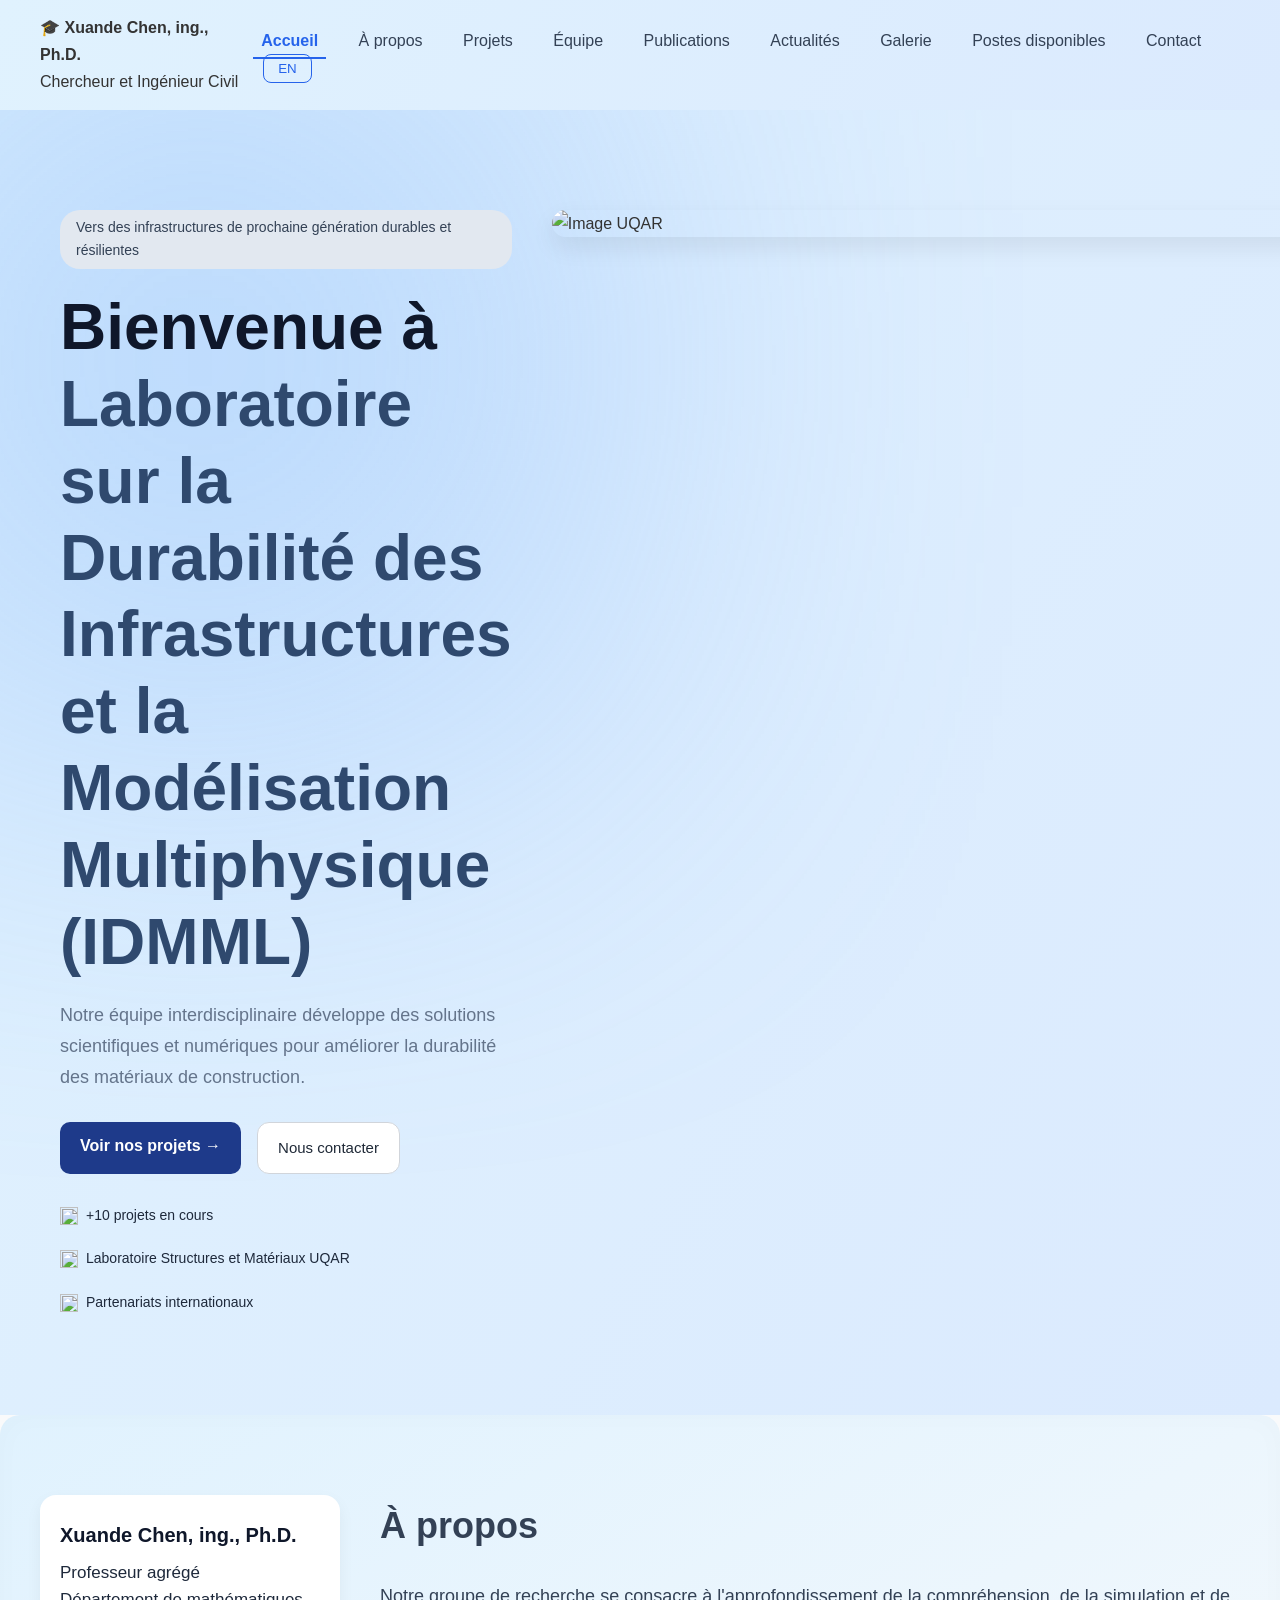
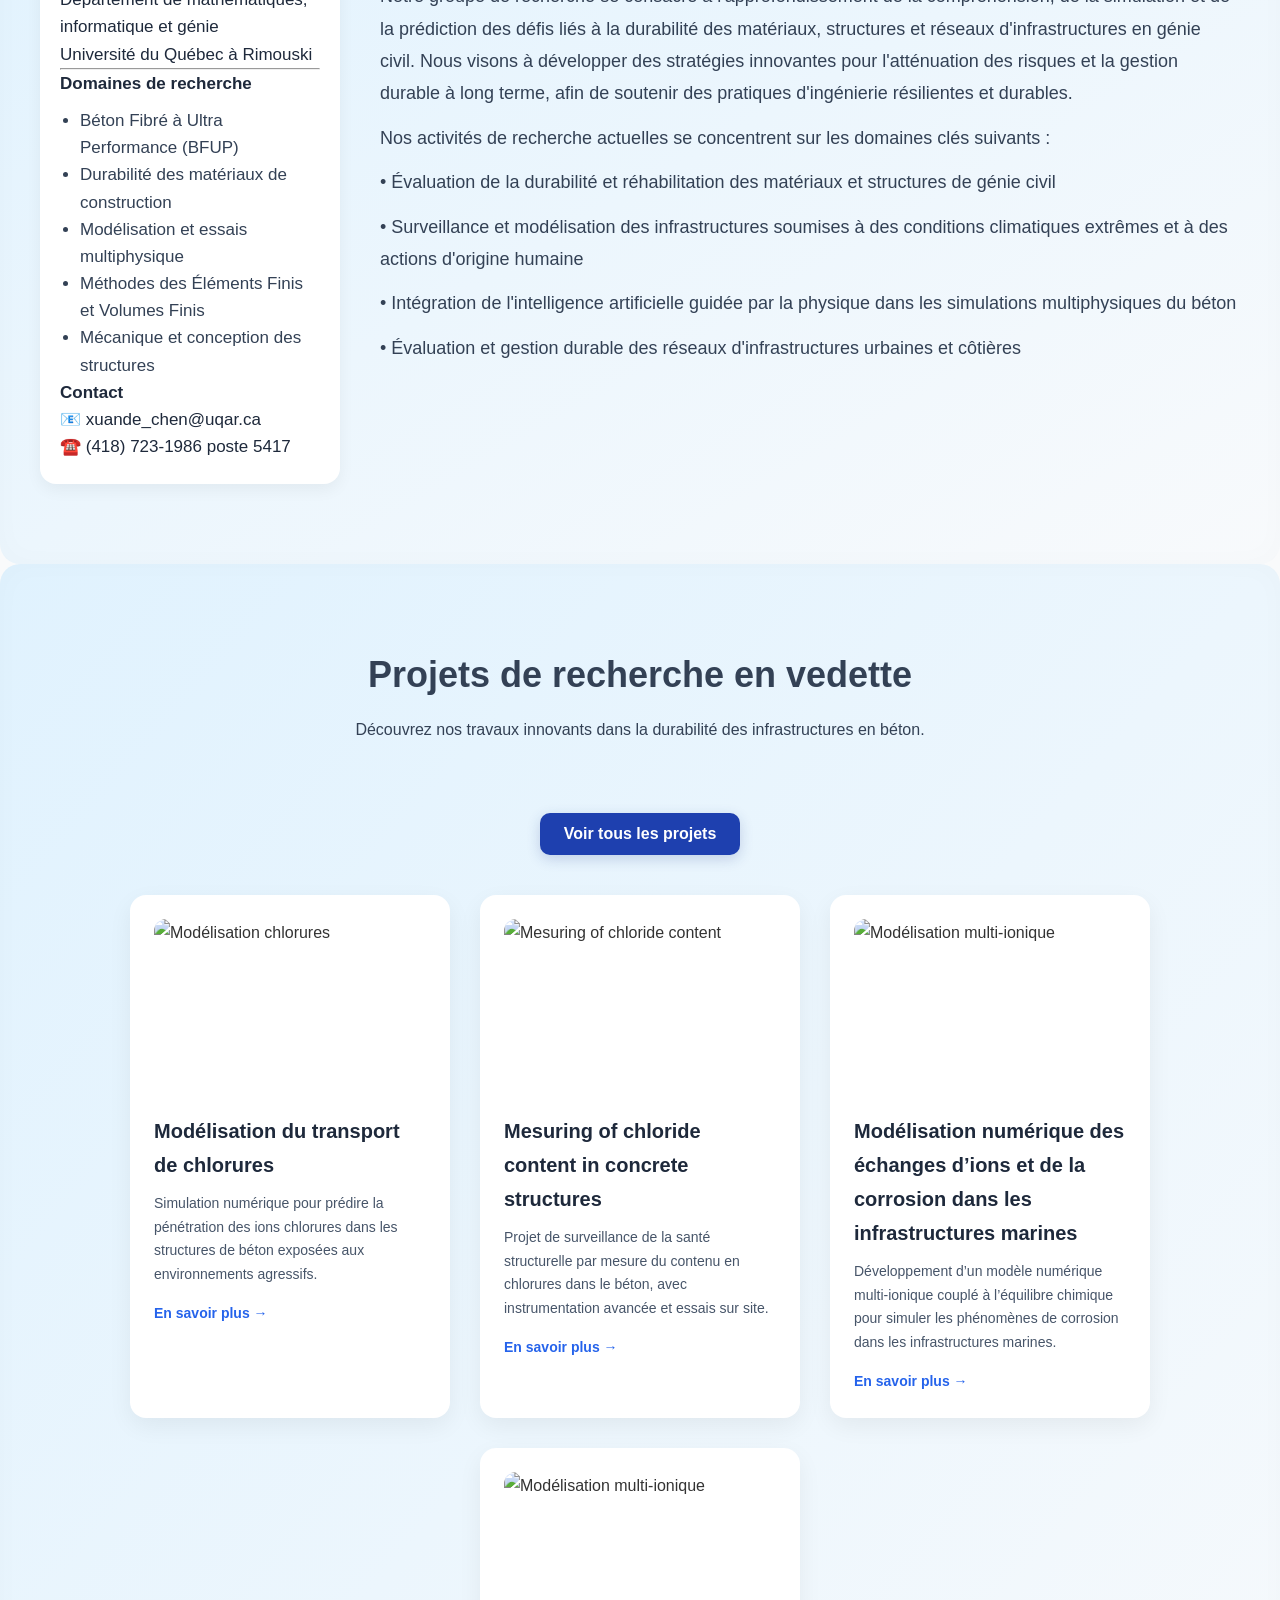
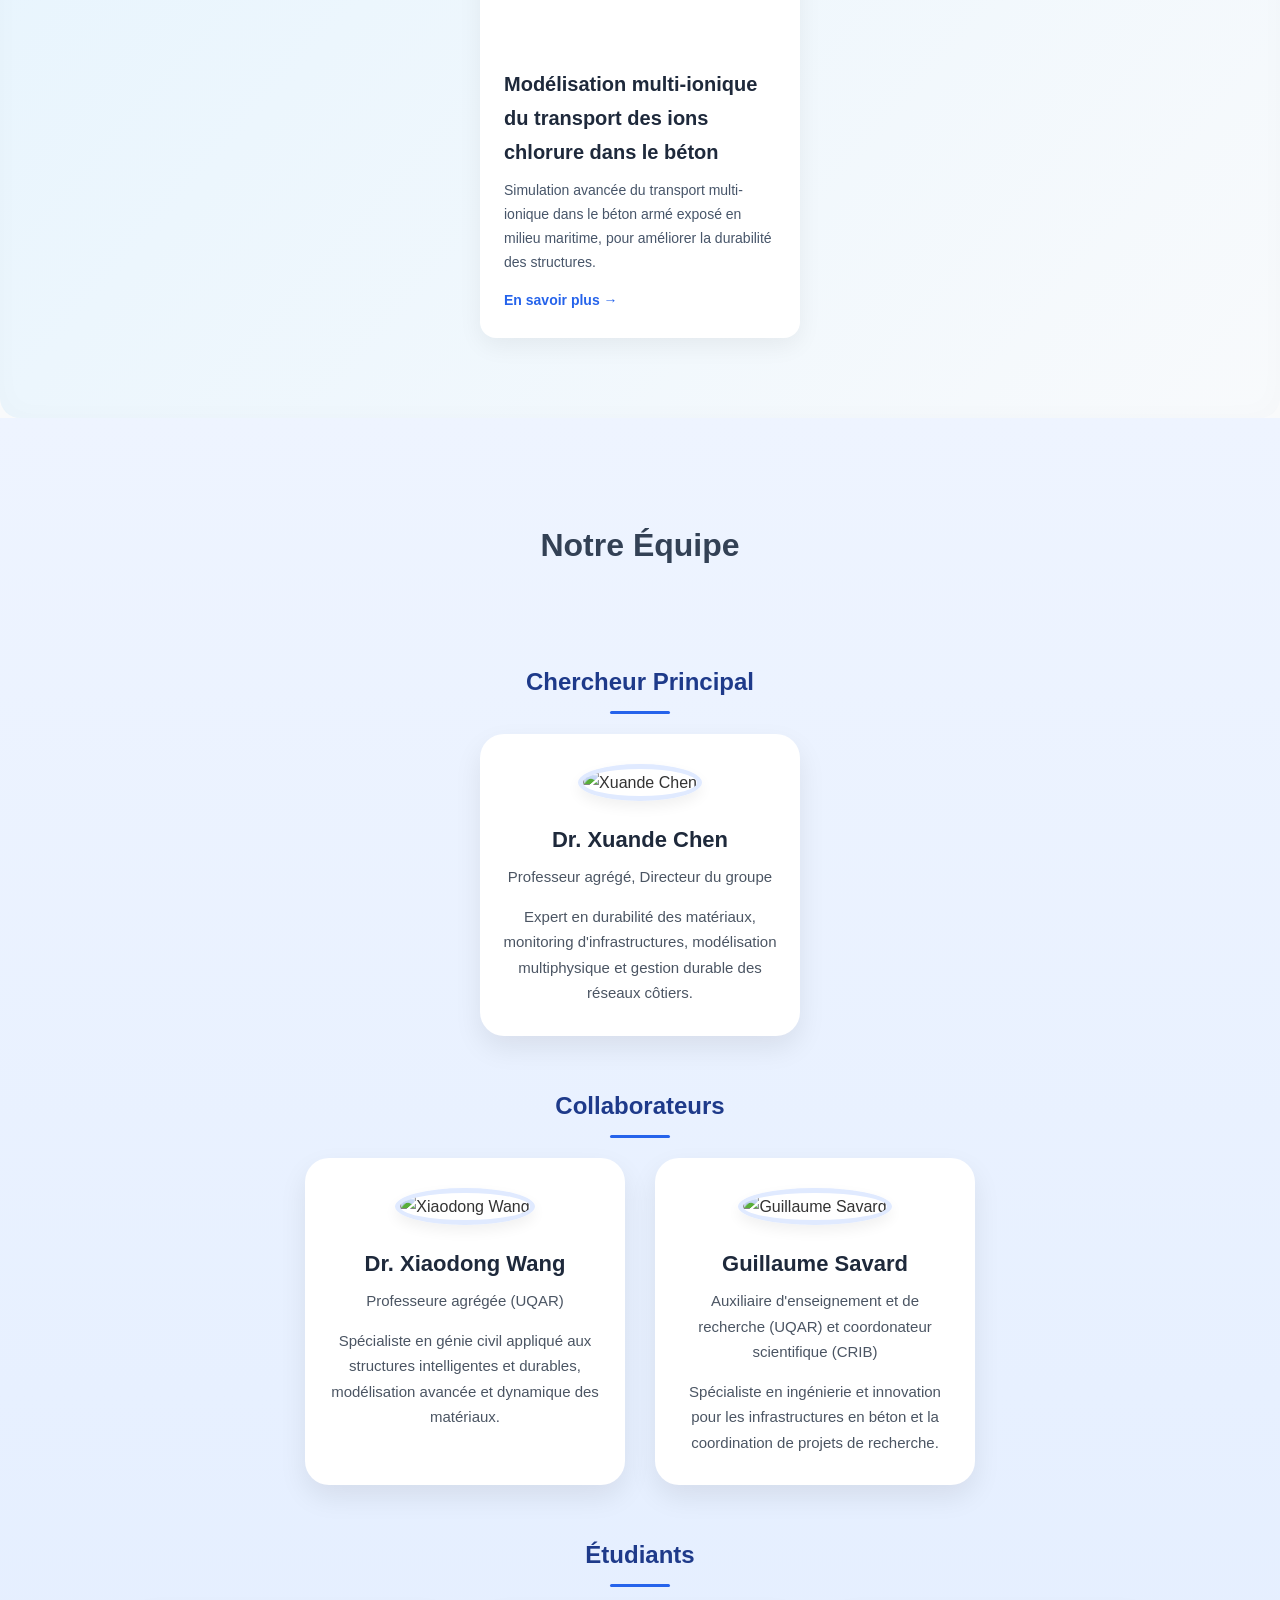
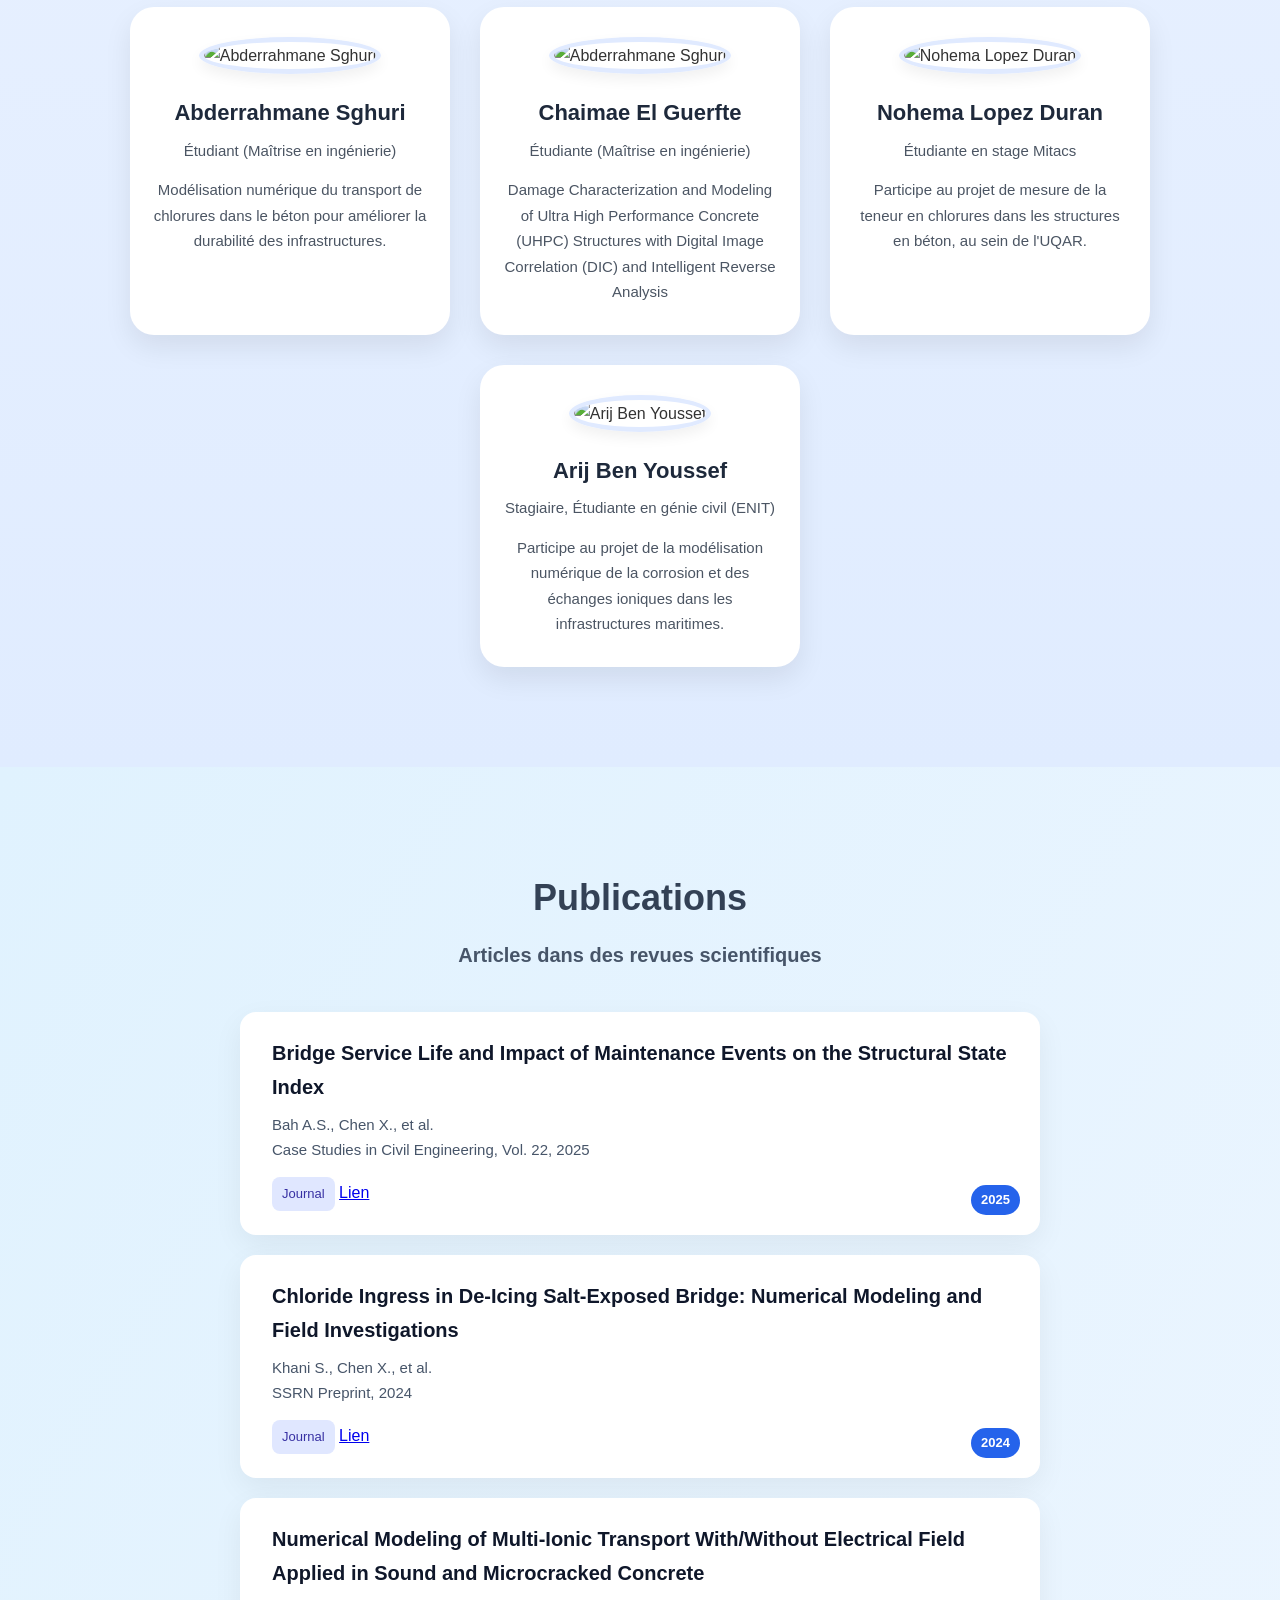
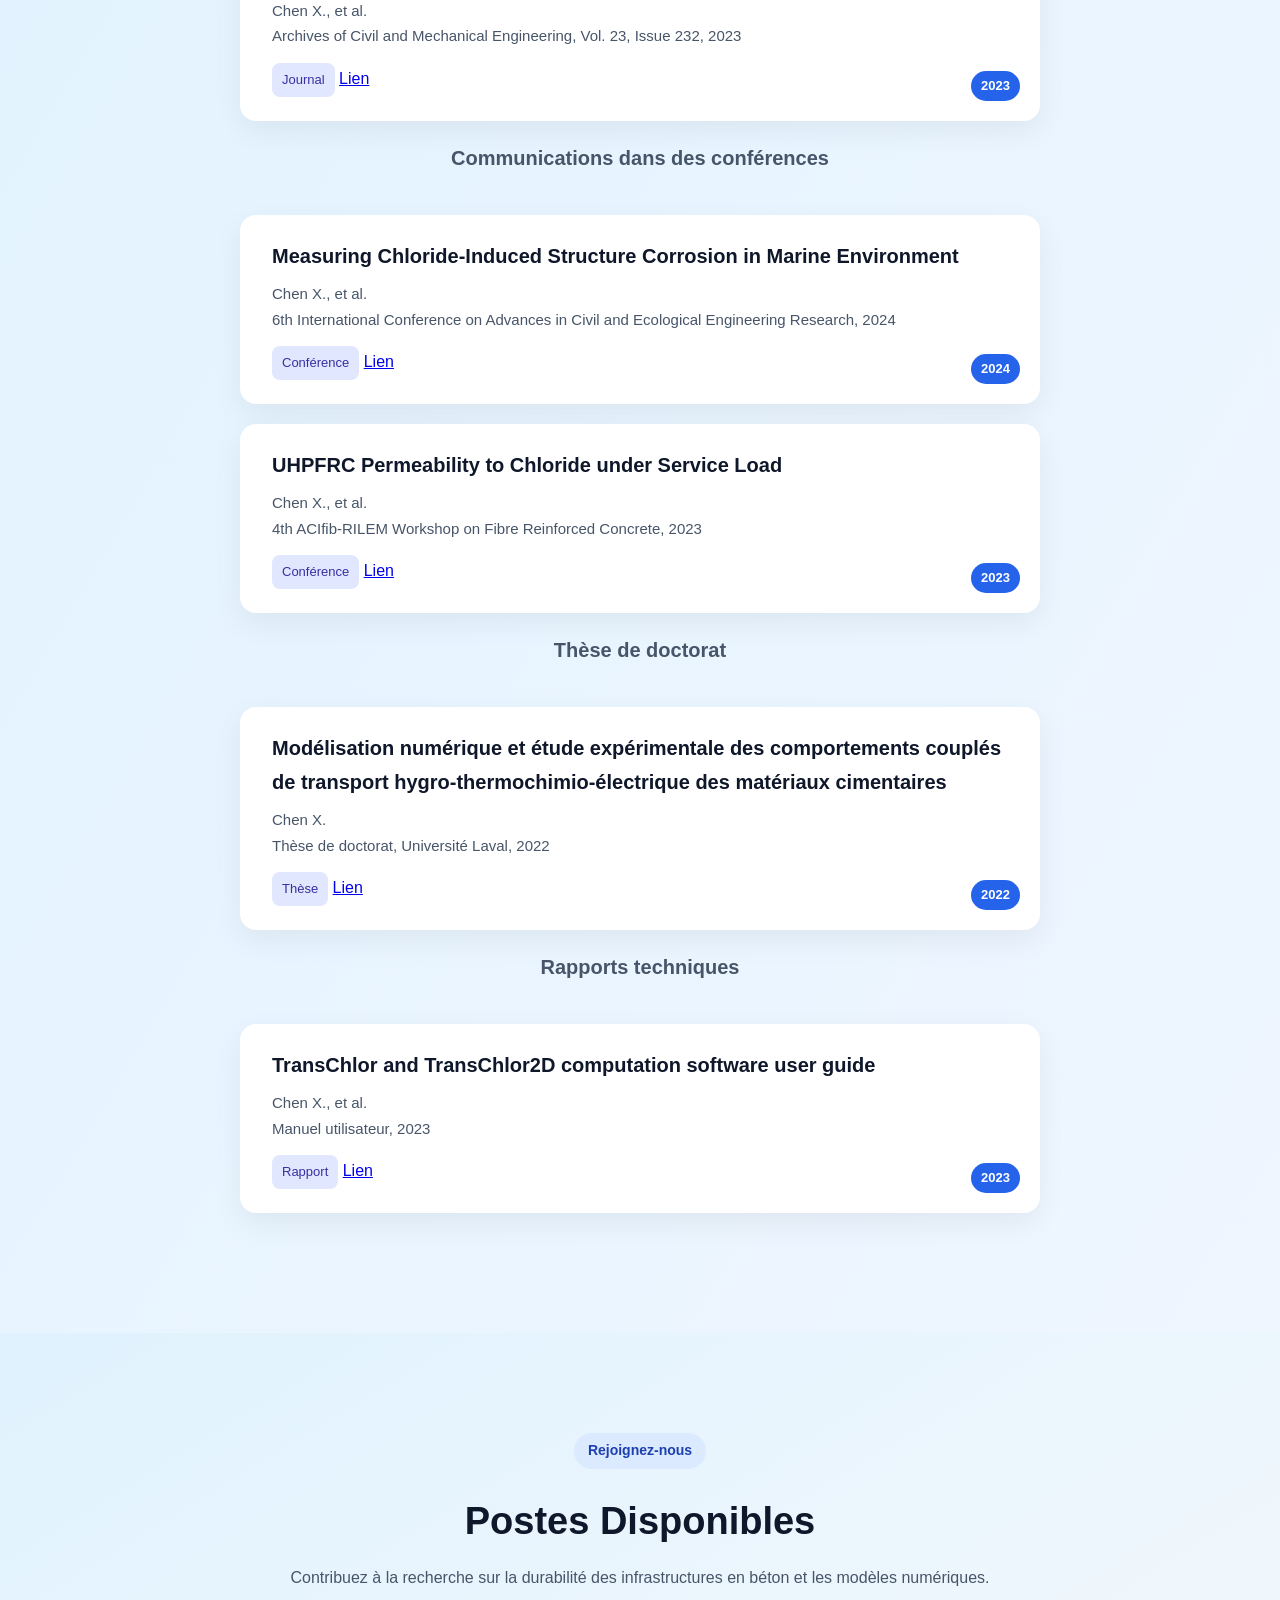
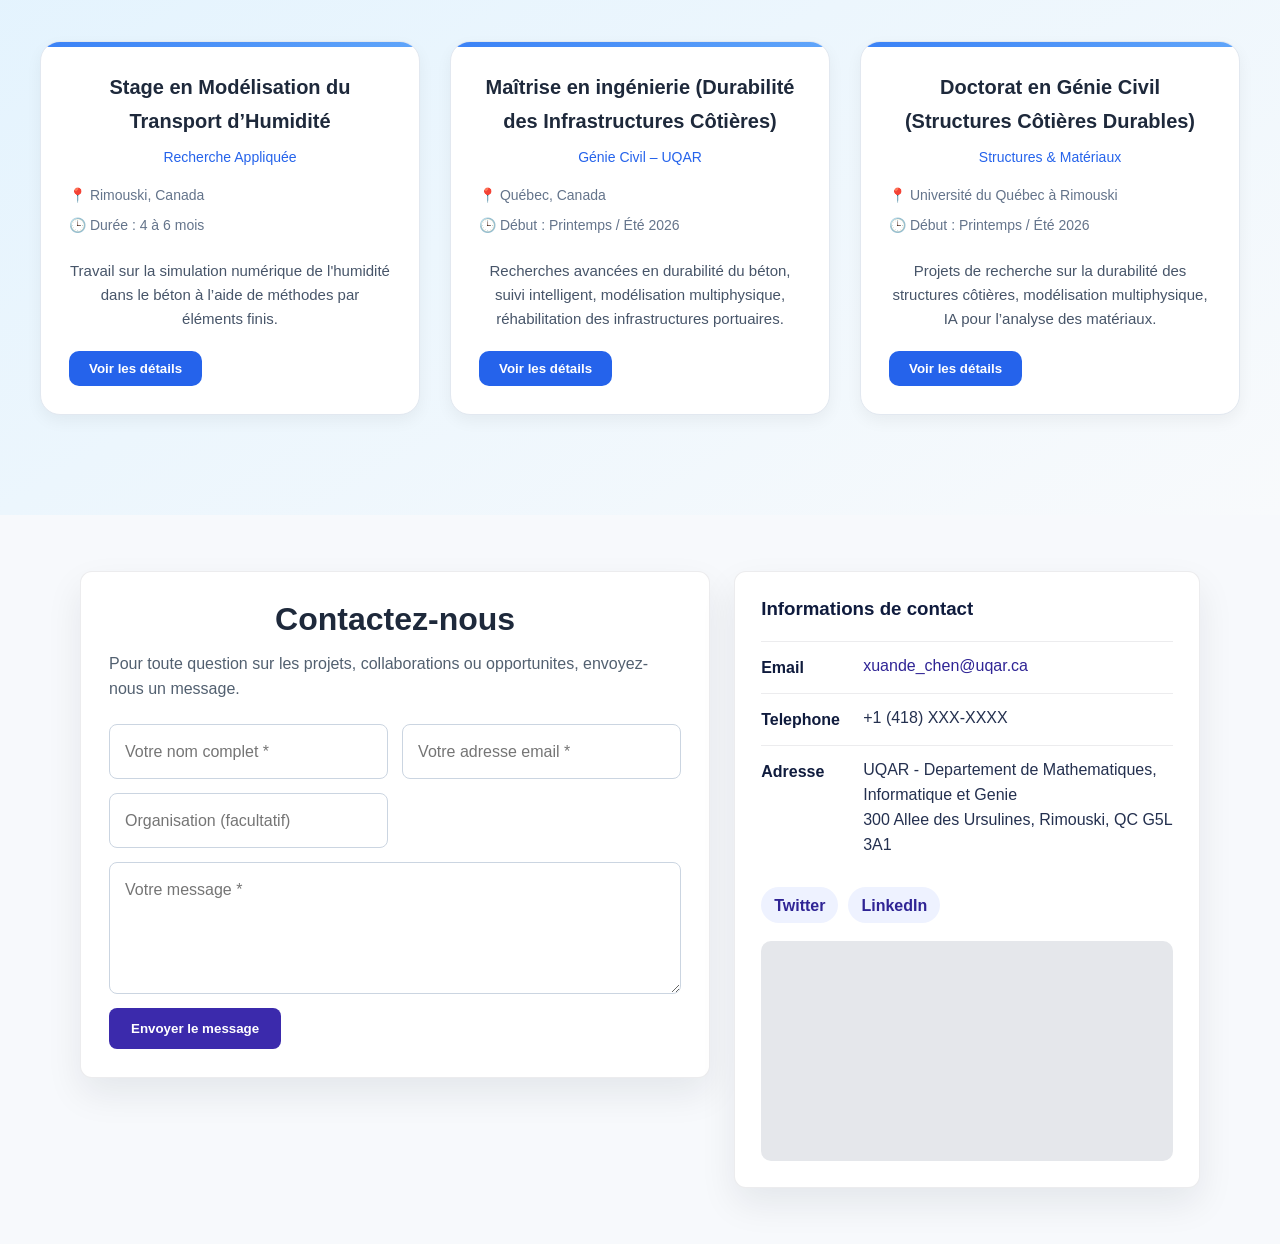
==== commit 91cc6031: "Update print statement from 'Hello' to 'Goodbye'" ====
--- a/index.html
+++ b/index.html
@@ -43,7 +43,7 @@
       <a href="#publications">Publications</a>
       <a href="#actualites">Actualités</a>
       <a href="#galerie">Galerie</a>
-      <a href="#jobs">Offres d'emploi</a>
+      <a href="#jobs">Postes disponibles</a>
       <a href="#contact">Contact</a>
       <button id="lang-toggle" class="lang-btn" type="button">EN</button>
     </nav>
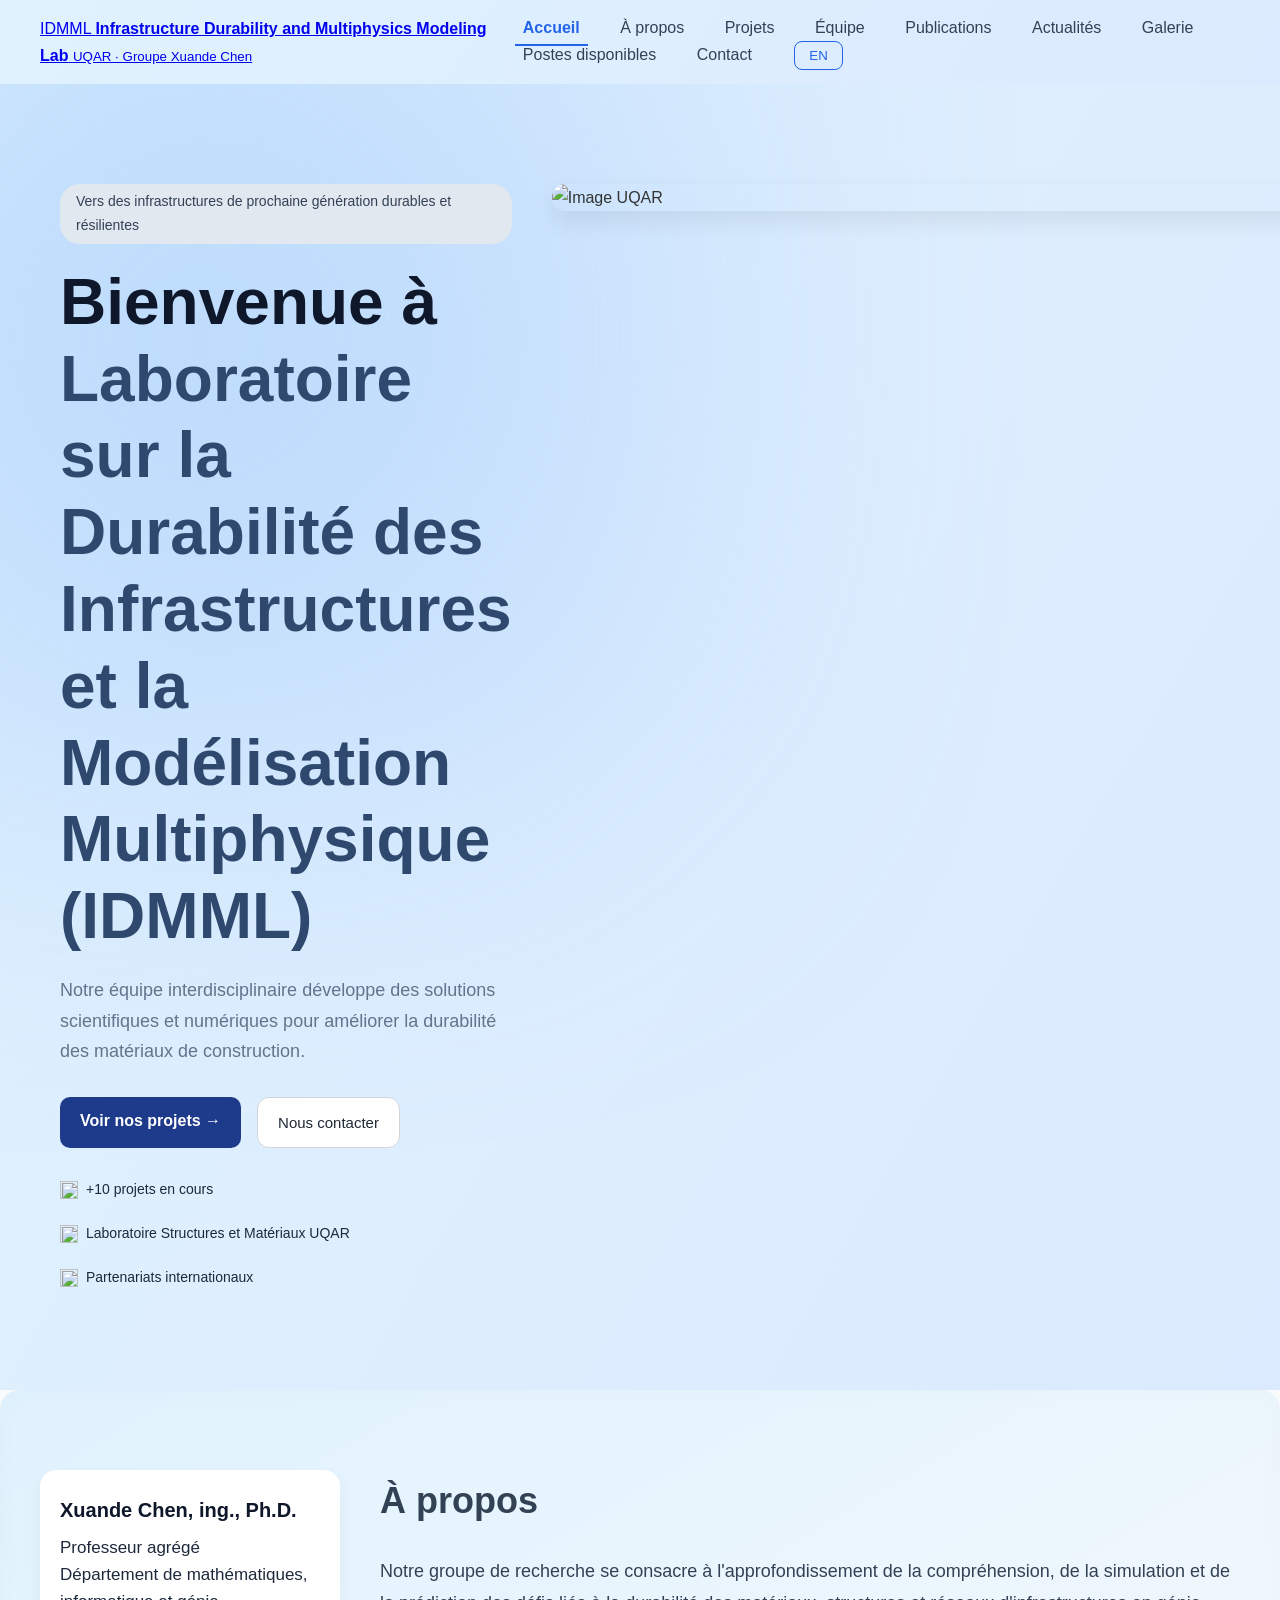
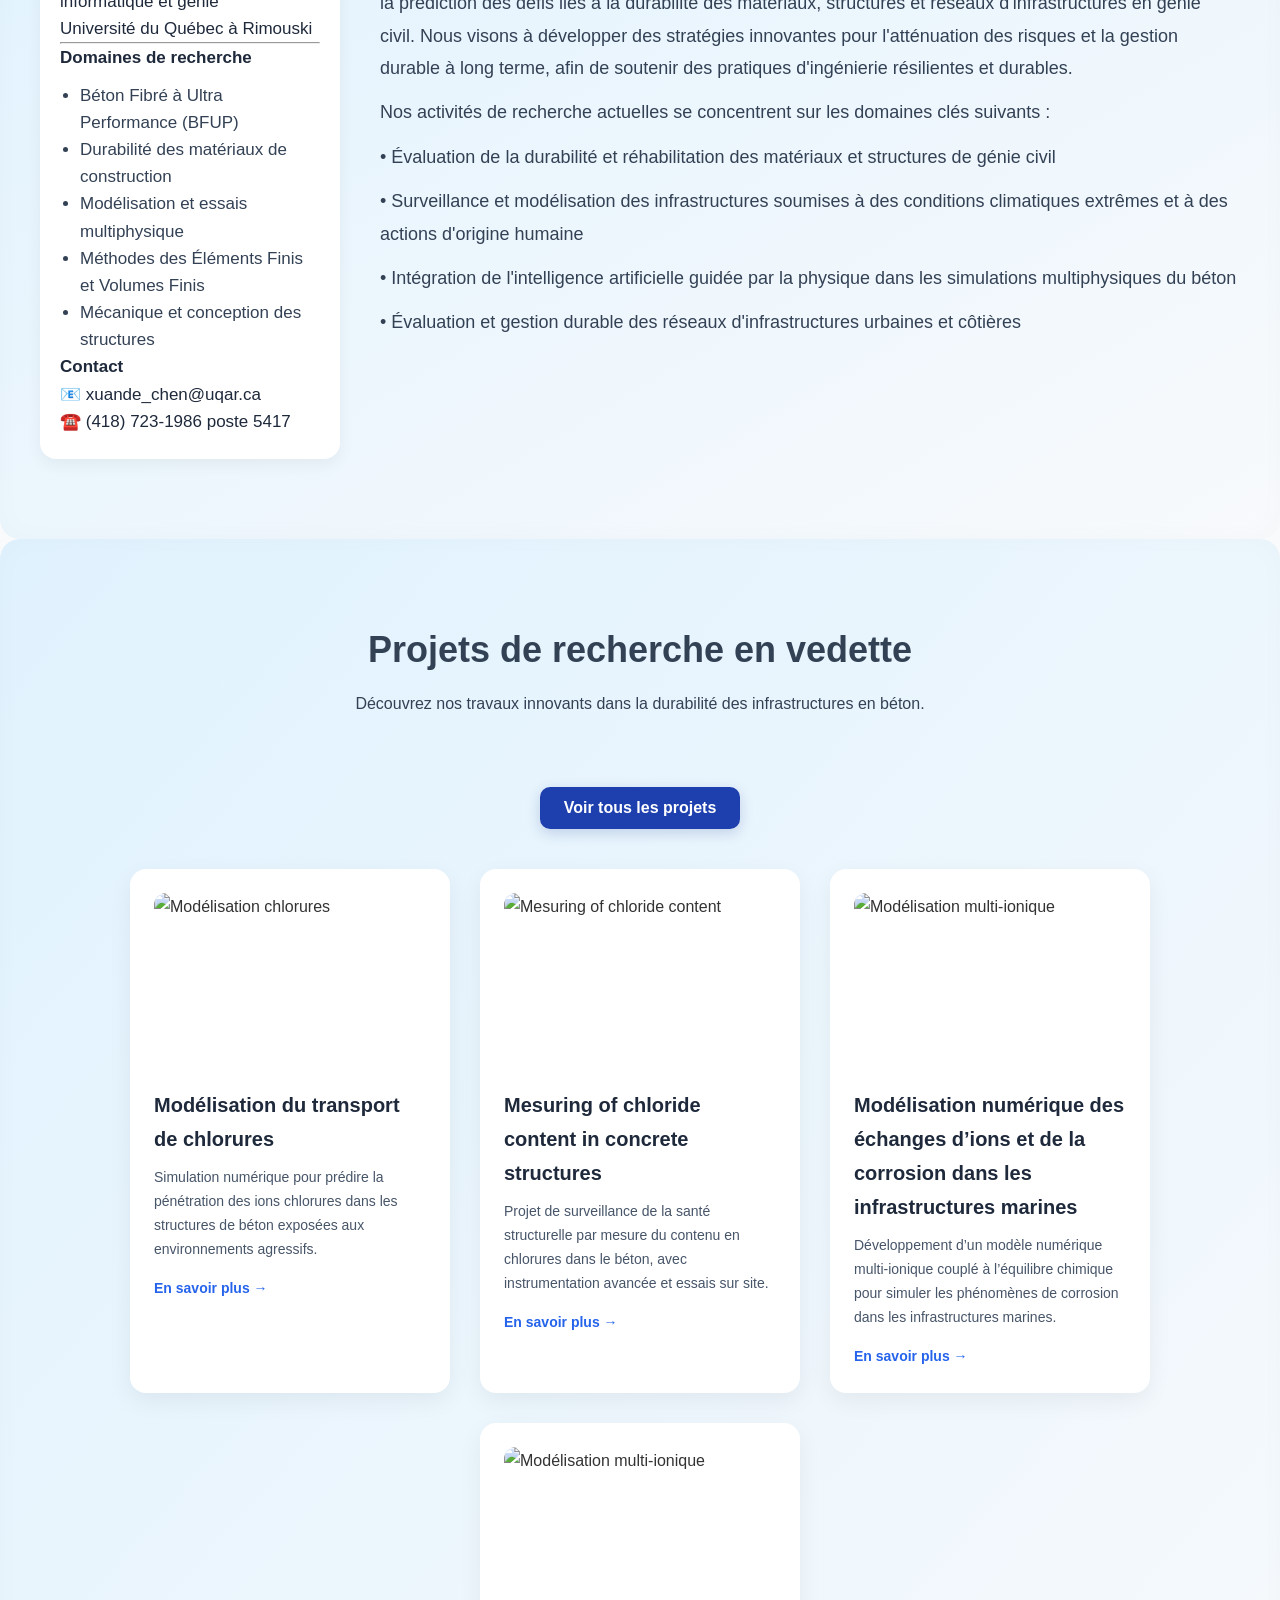
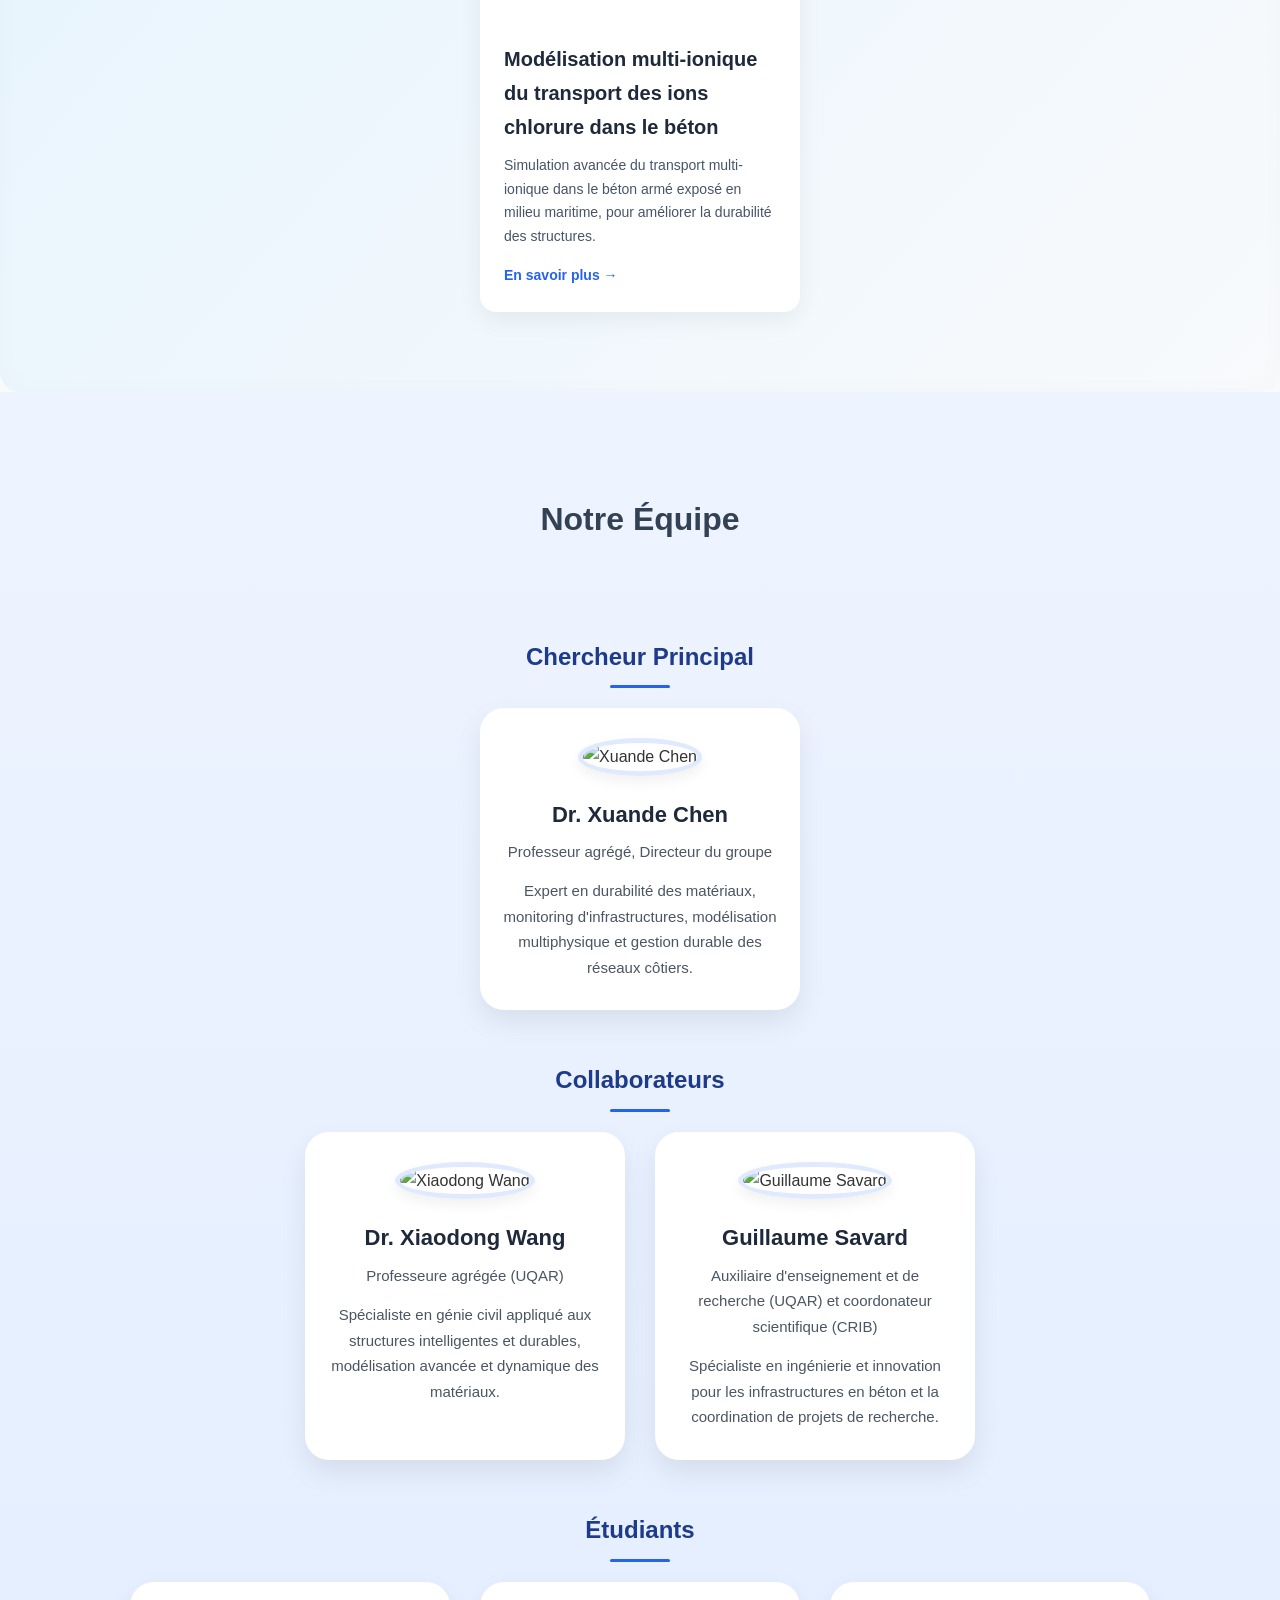
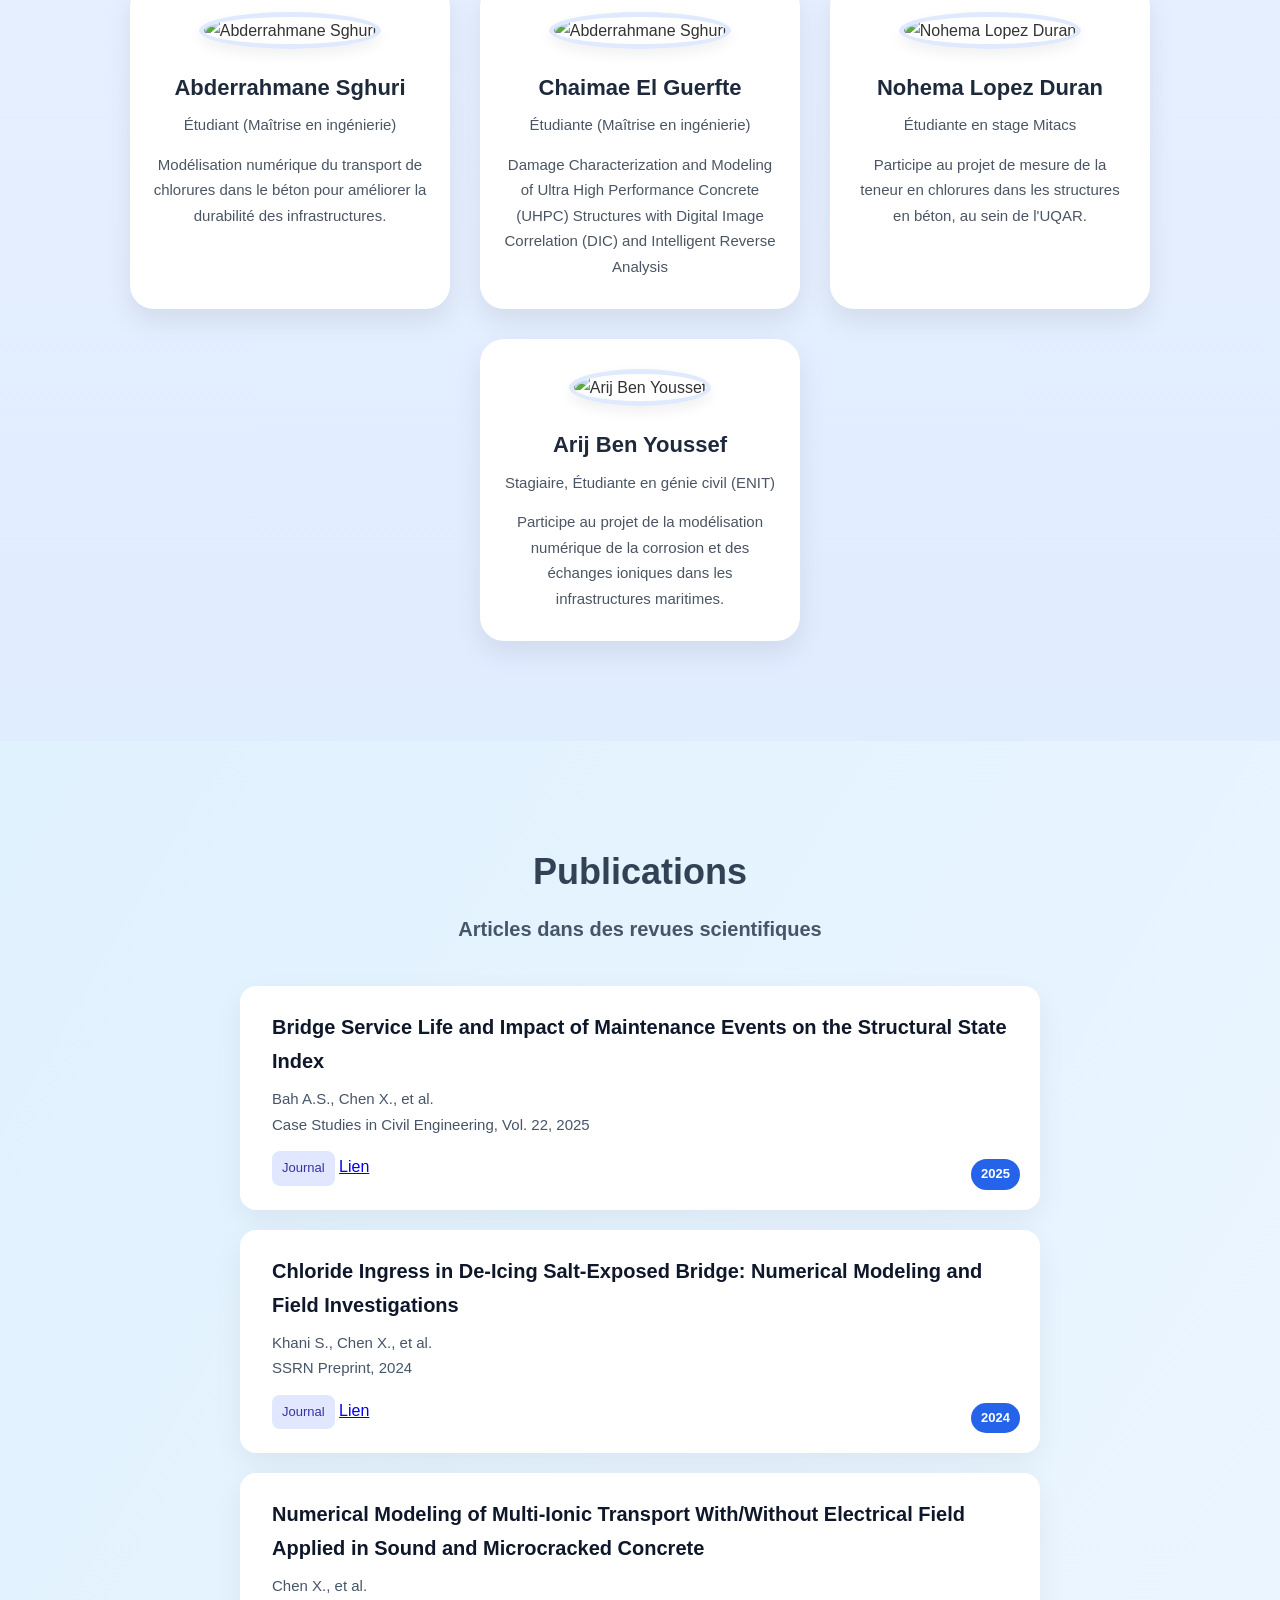
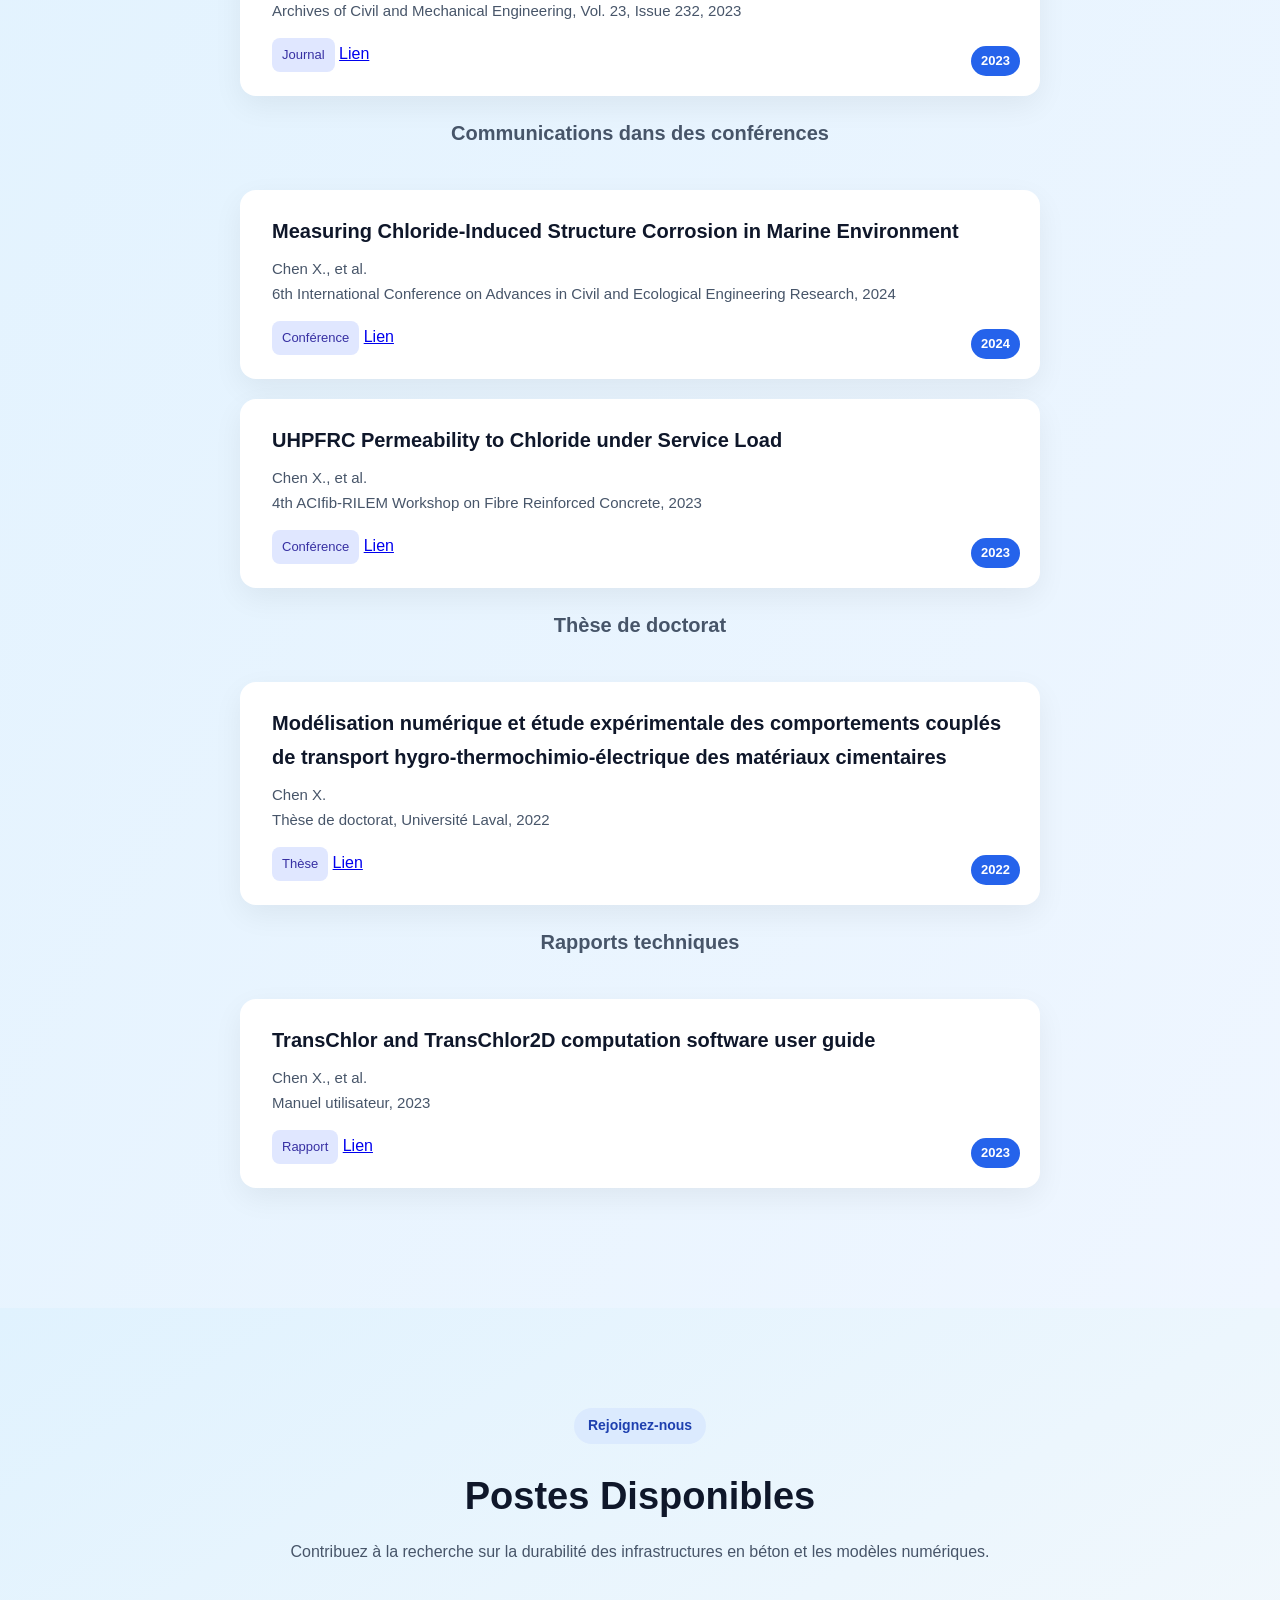
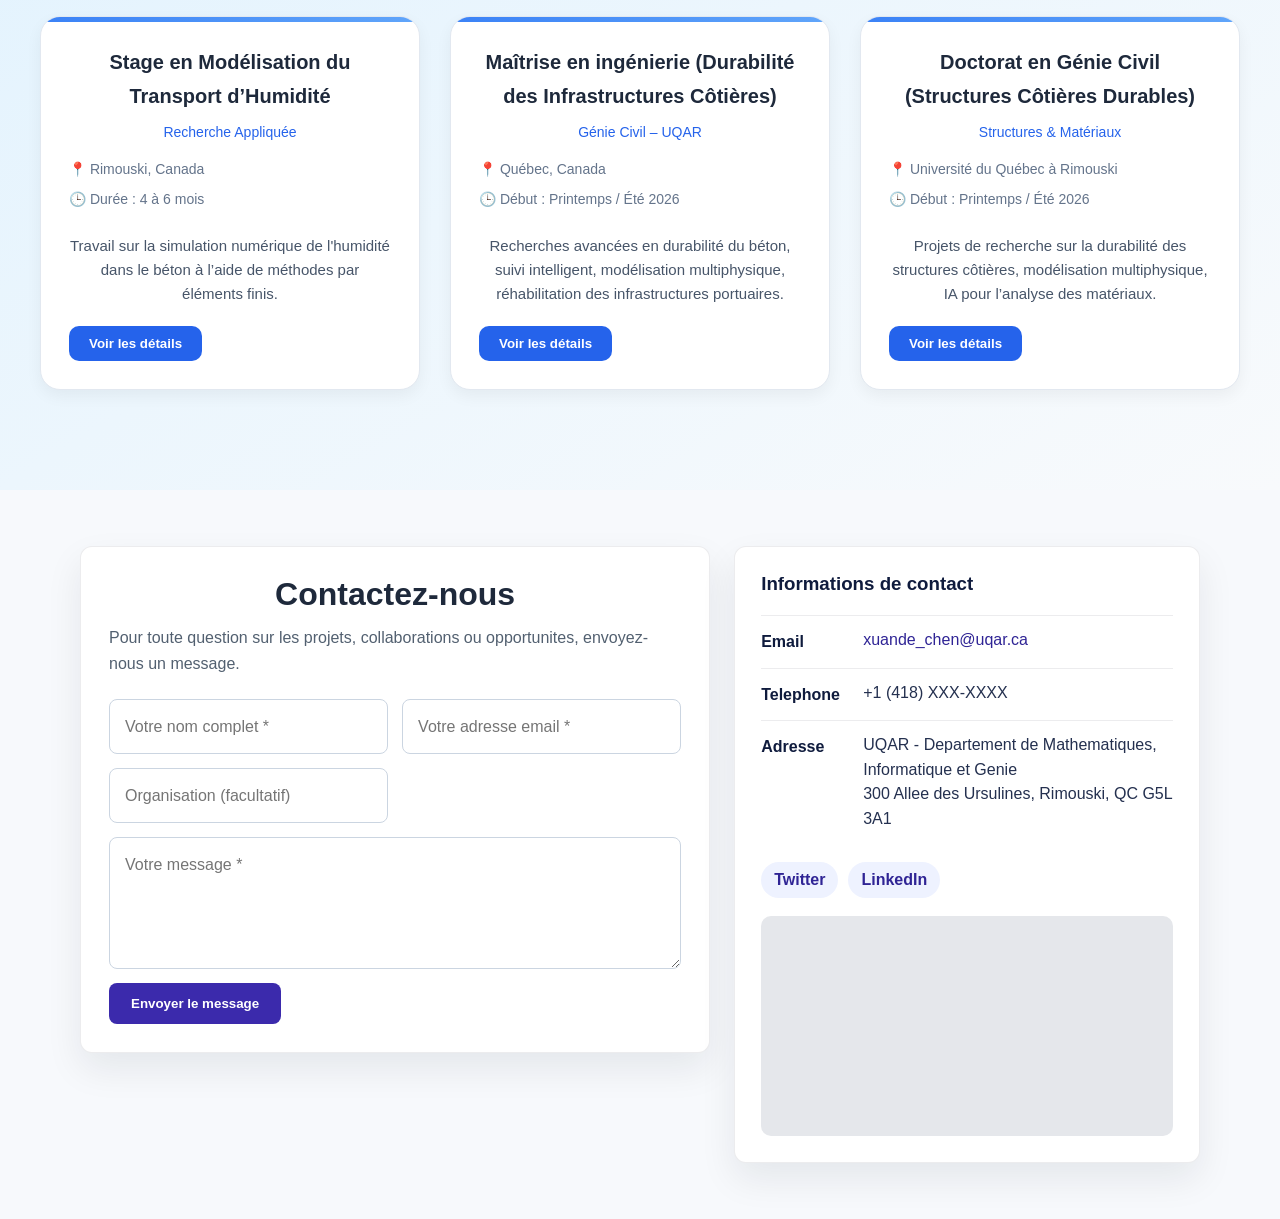
==== commit 1d8a171a: "Update print statement from 'Hello' to 'Goodbye'" ====
--- a/index.html
+++ b/index.html
@@ -31,10 +31,13 @@
 
   <!-- NAVBAR -->
   <header class="navbar">
-    <div class="logo">
-      🎓 <strong>Xuande Chen, ing., Ph.D.</strong><br />
-      <span class="sous-titre">Chercheur et Ingénieur Civil</span>
-    </div>
+<a href="#accueil" class="site-brand" aria-label="Accueil IDMML">
+  <span class="brand-mark">IDMML</span>
+  <span class="brand-text">
+    <strong>Infrastructure Durability and Multiphysics Modeling Lab</strong>
+    <small>UQAR · Groupe Xuande Chen</small>
+  </span>
+</a>
     <nav id="nav-links" class="nav-links">
       <a href="#accueil" class="active">Accueil</a>
       <a href="#apropos">À propos</a>
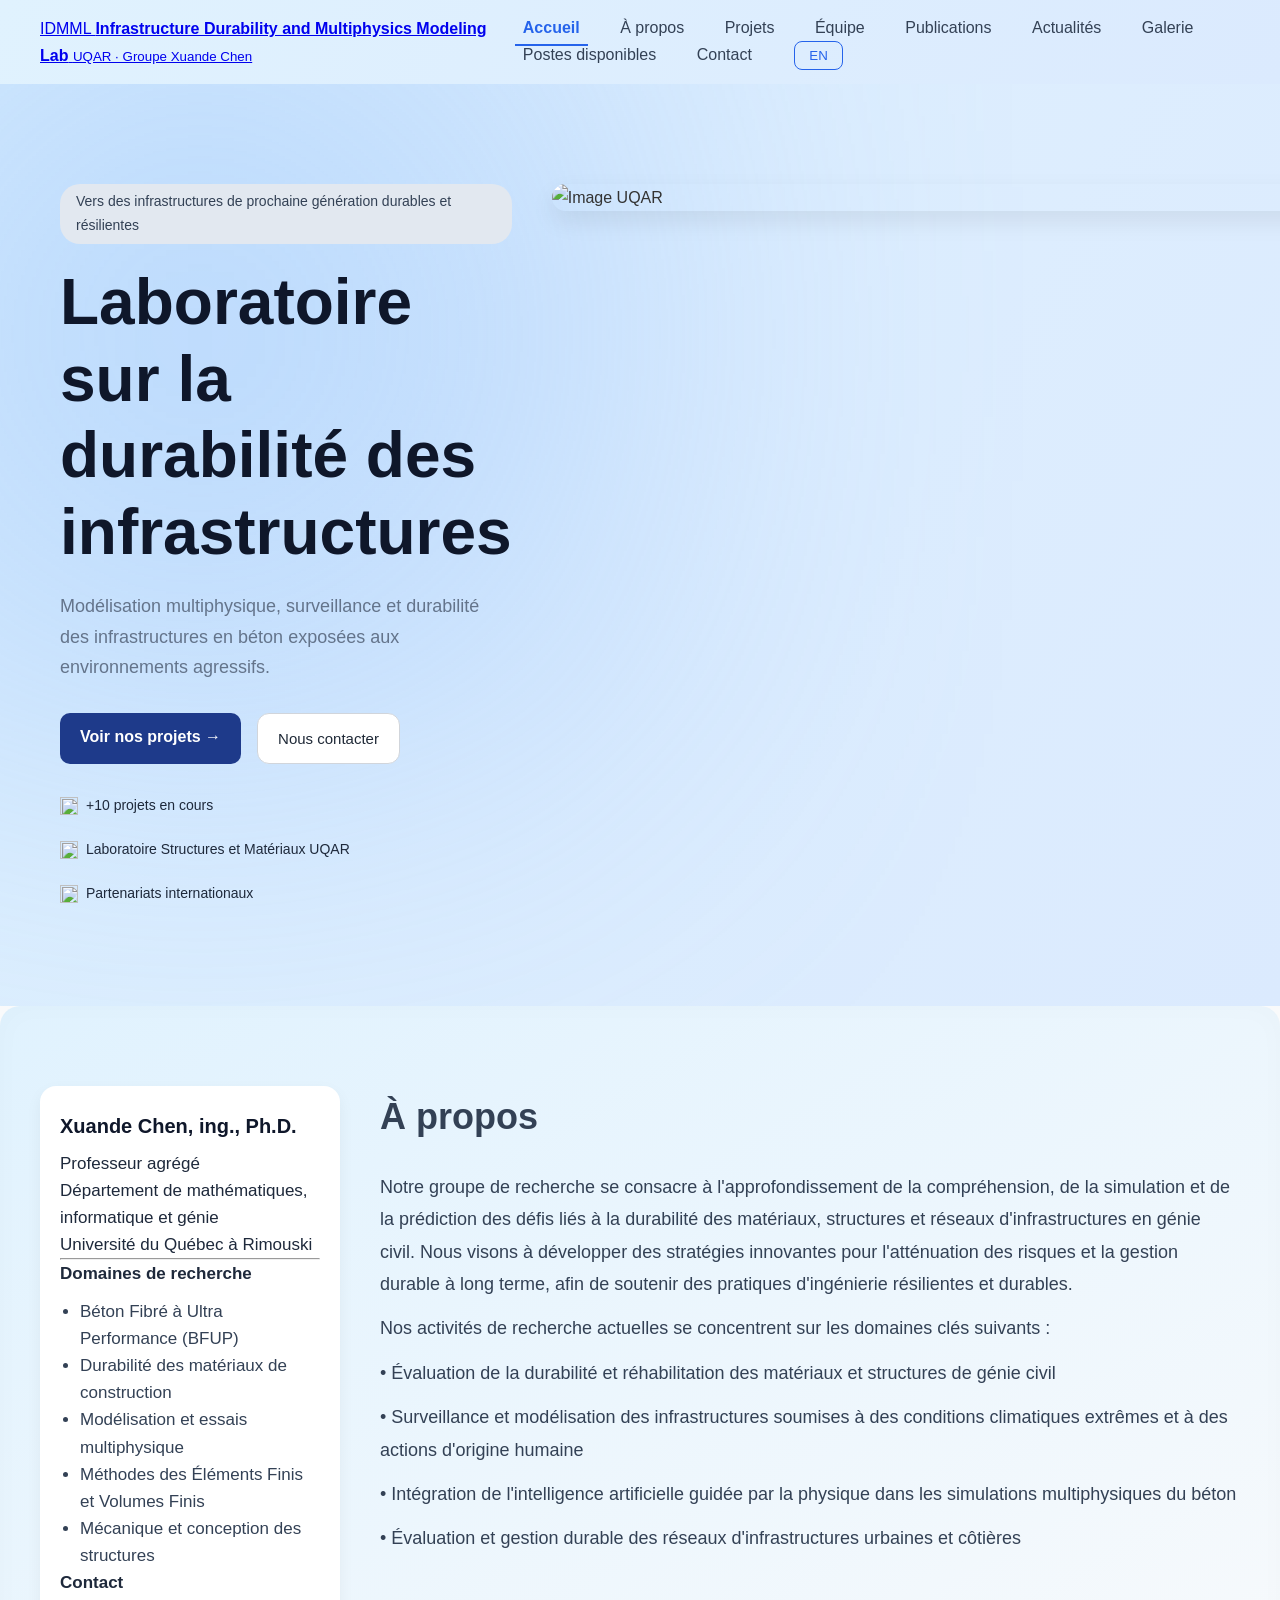
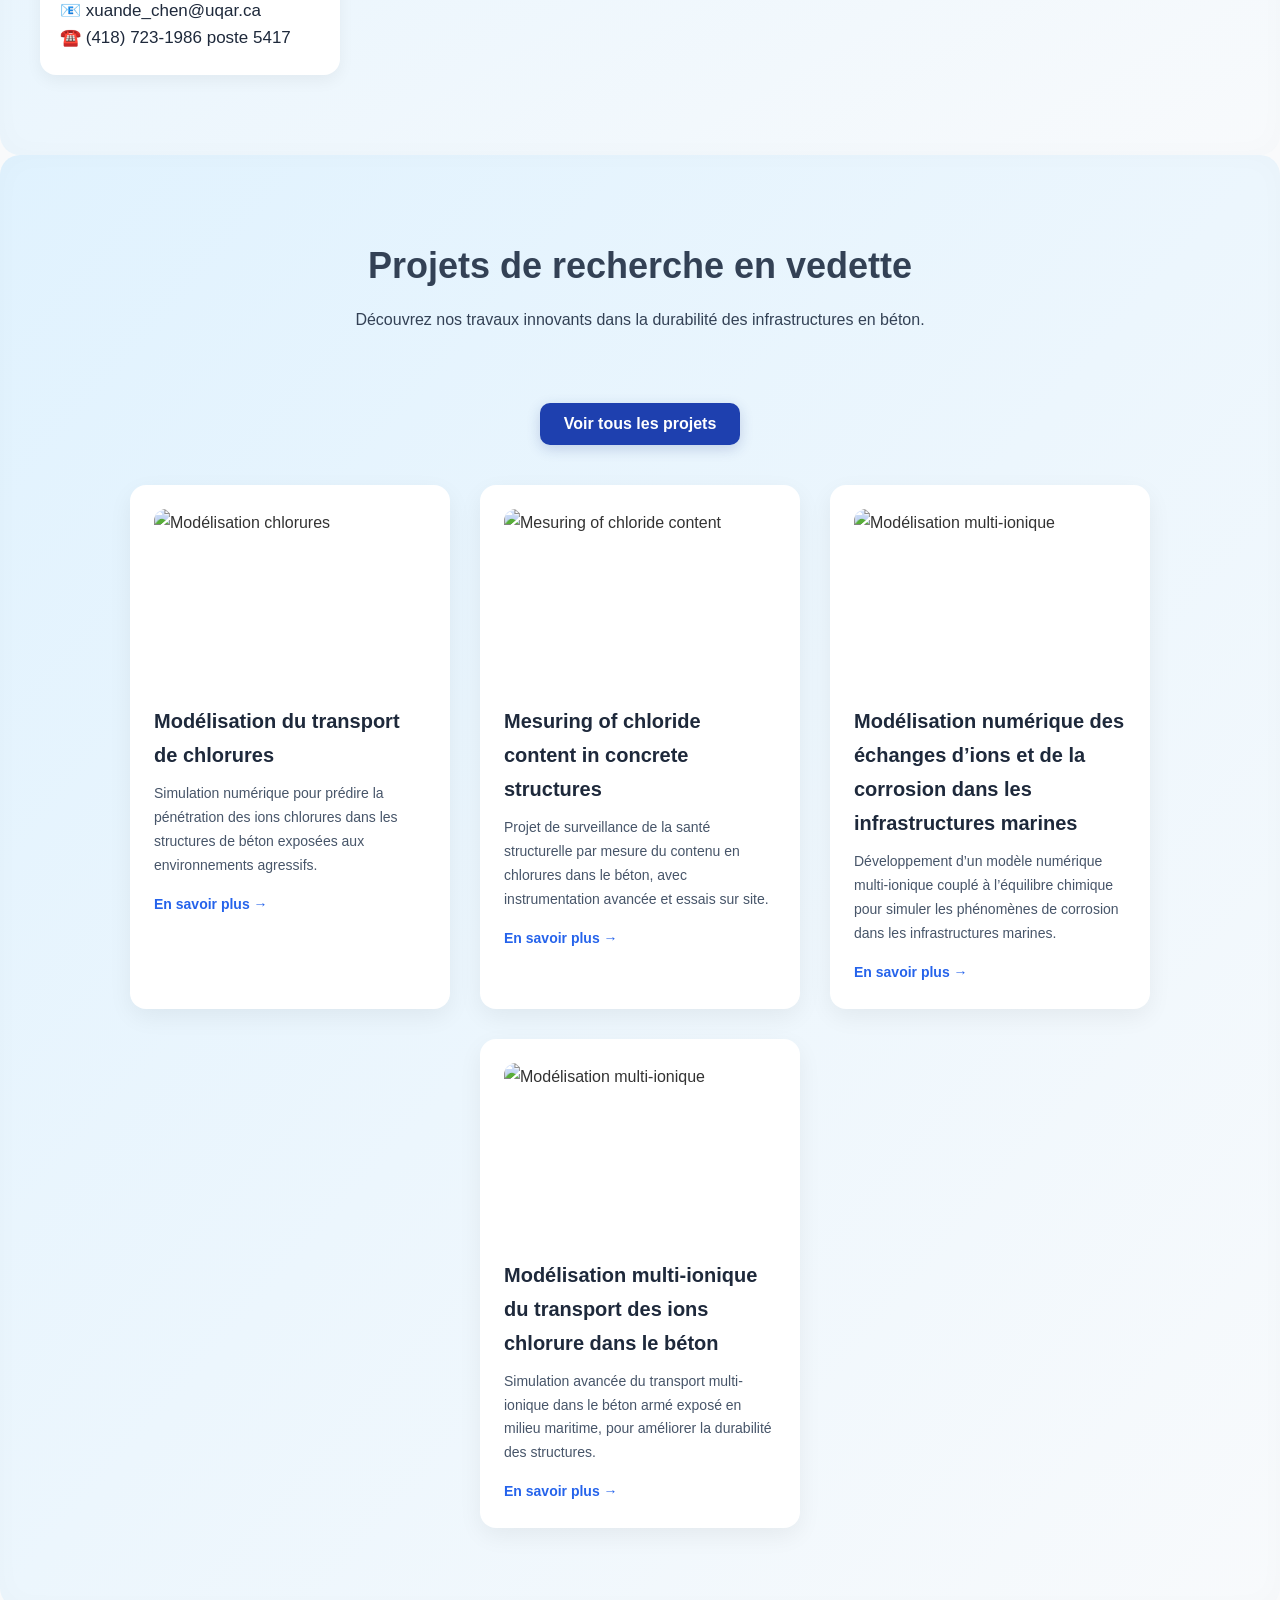
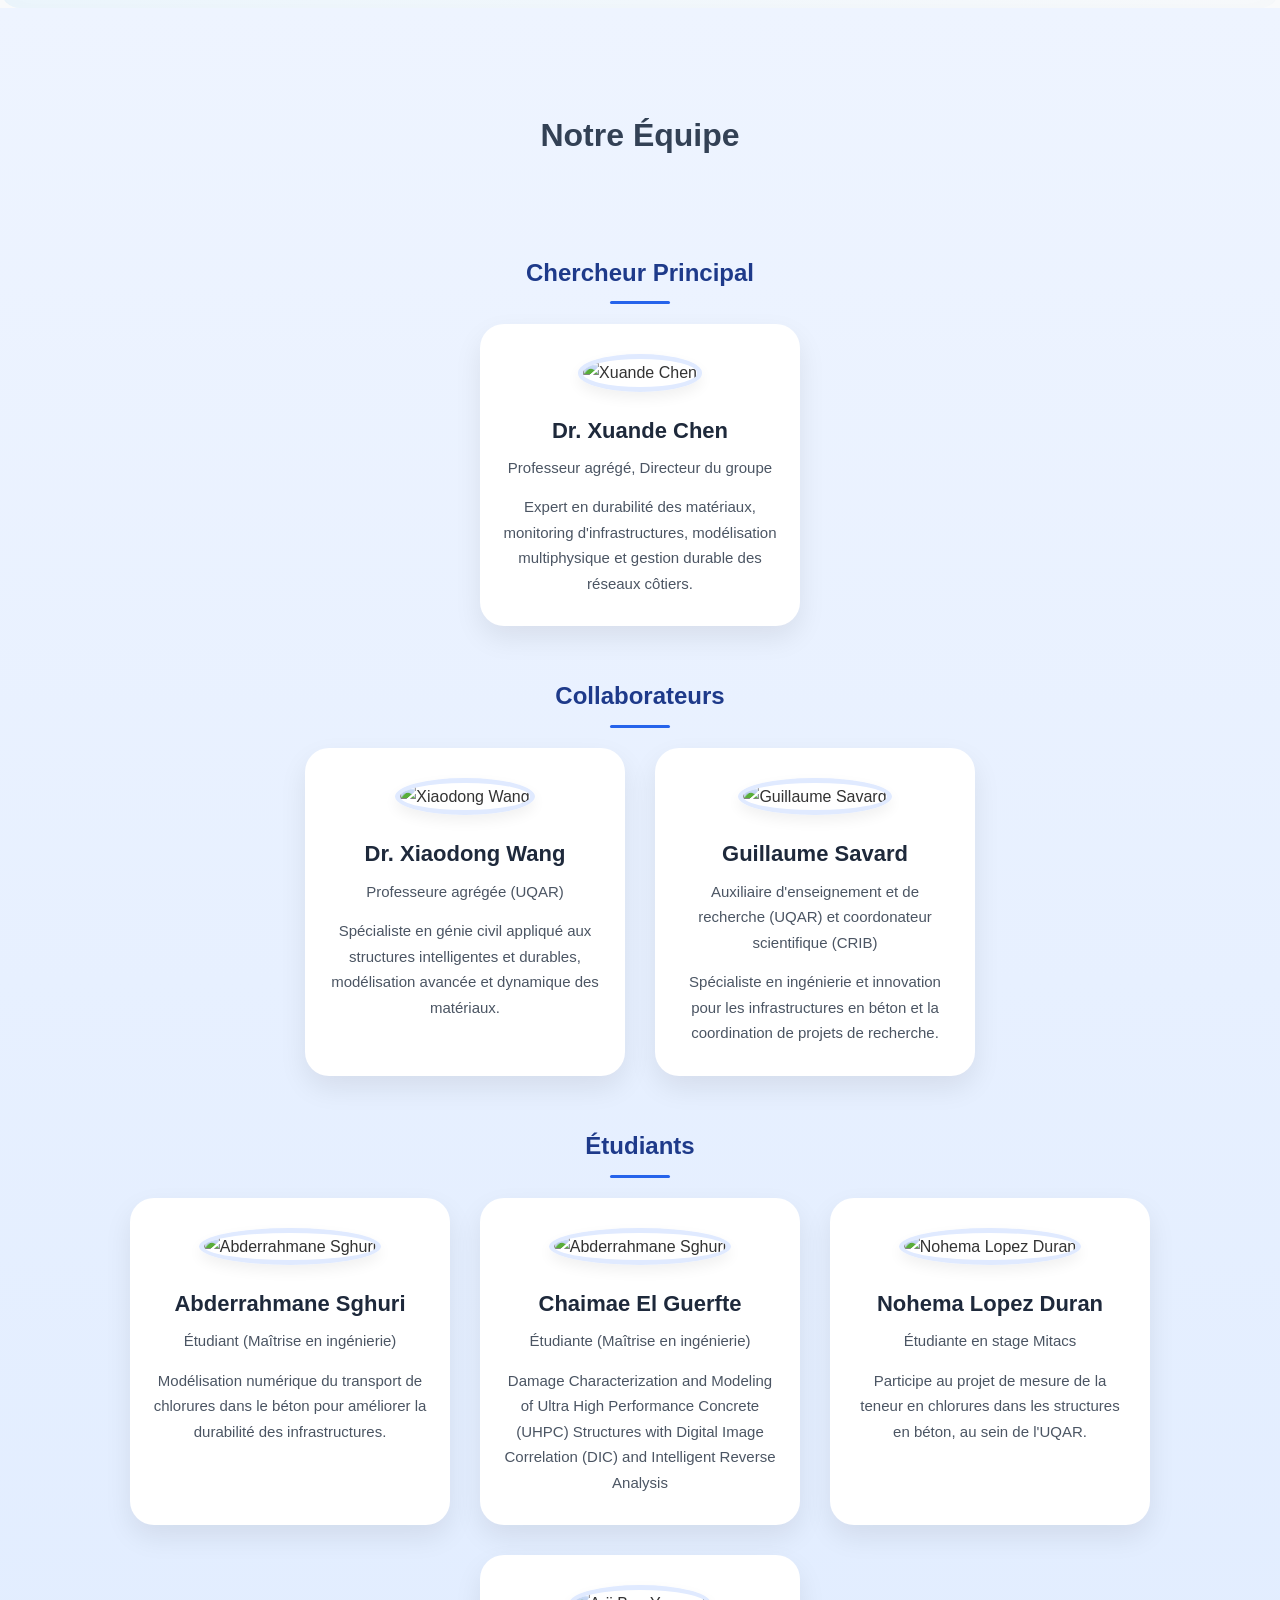
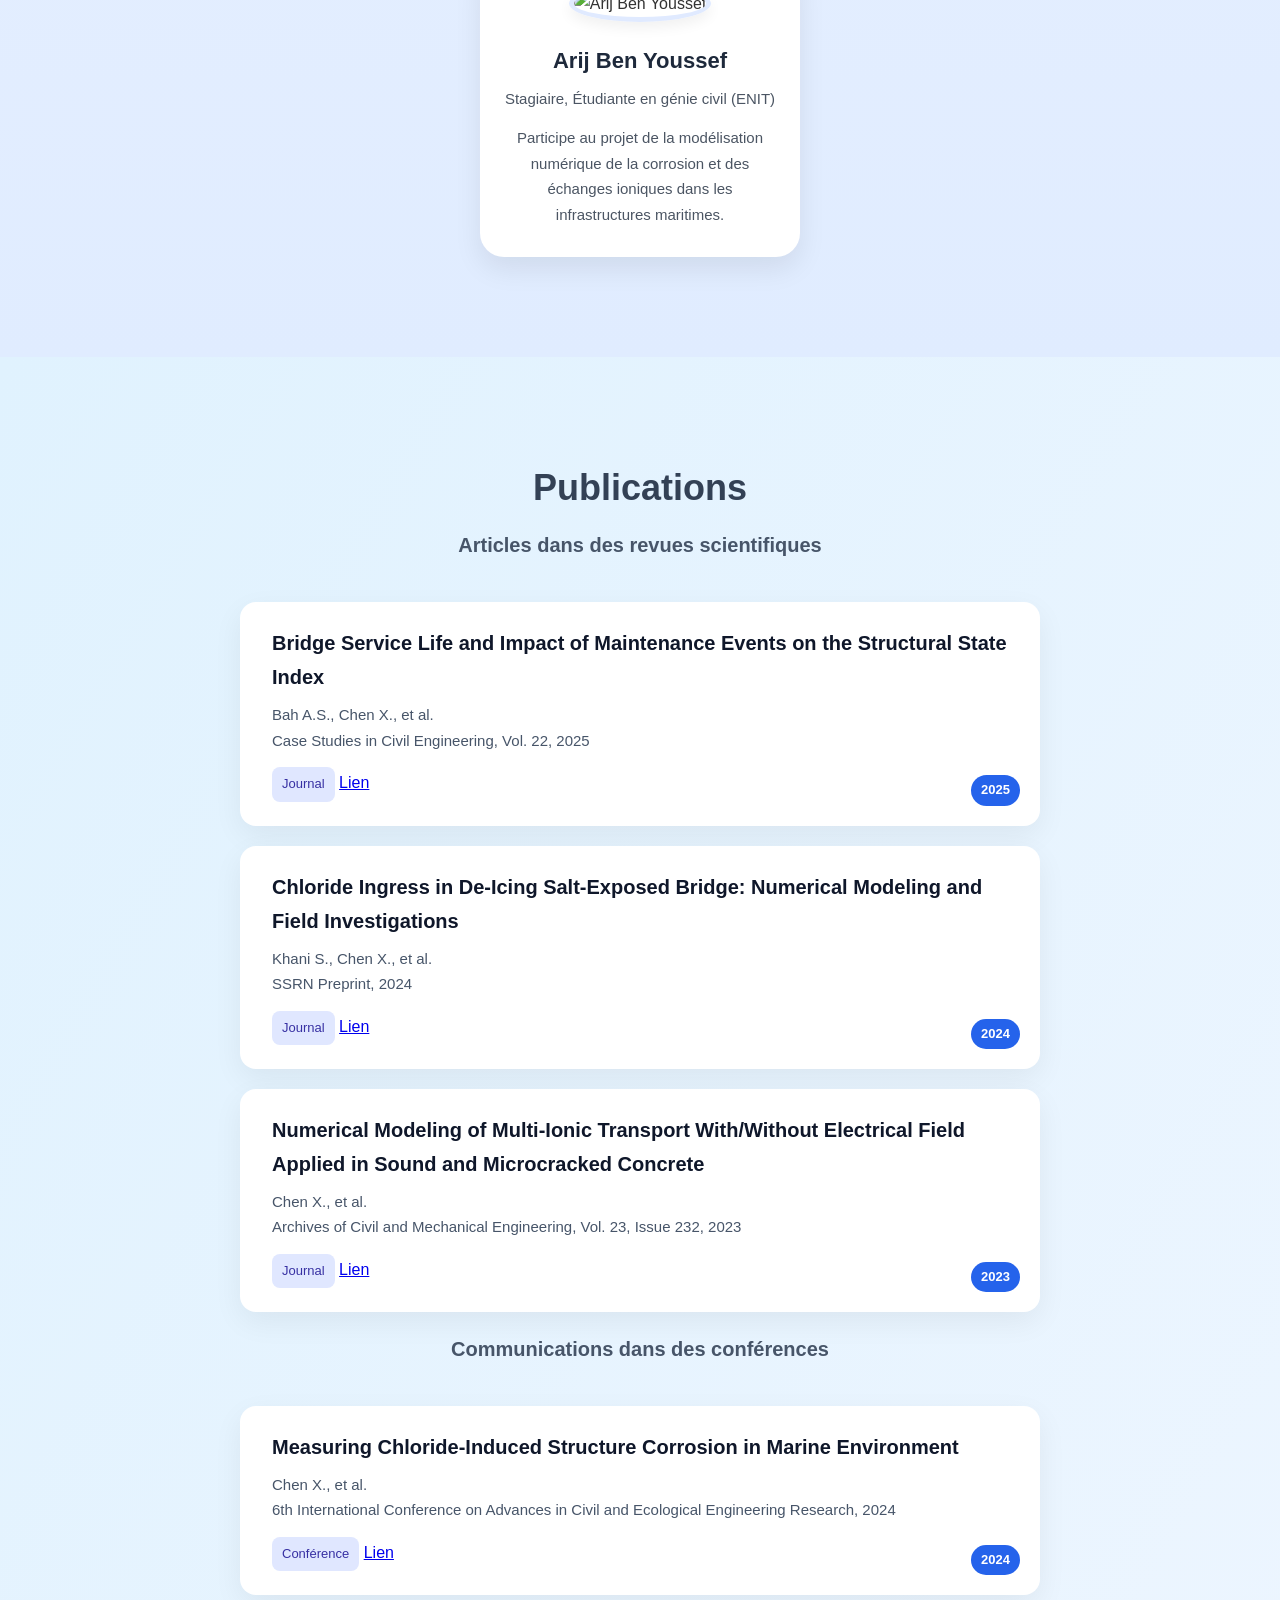
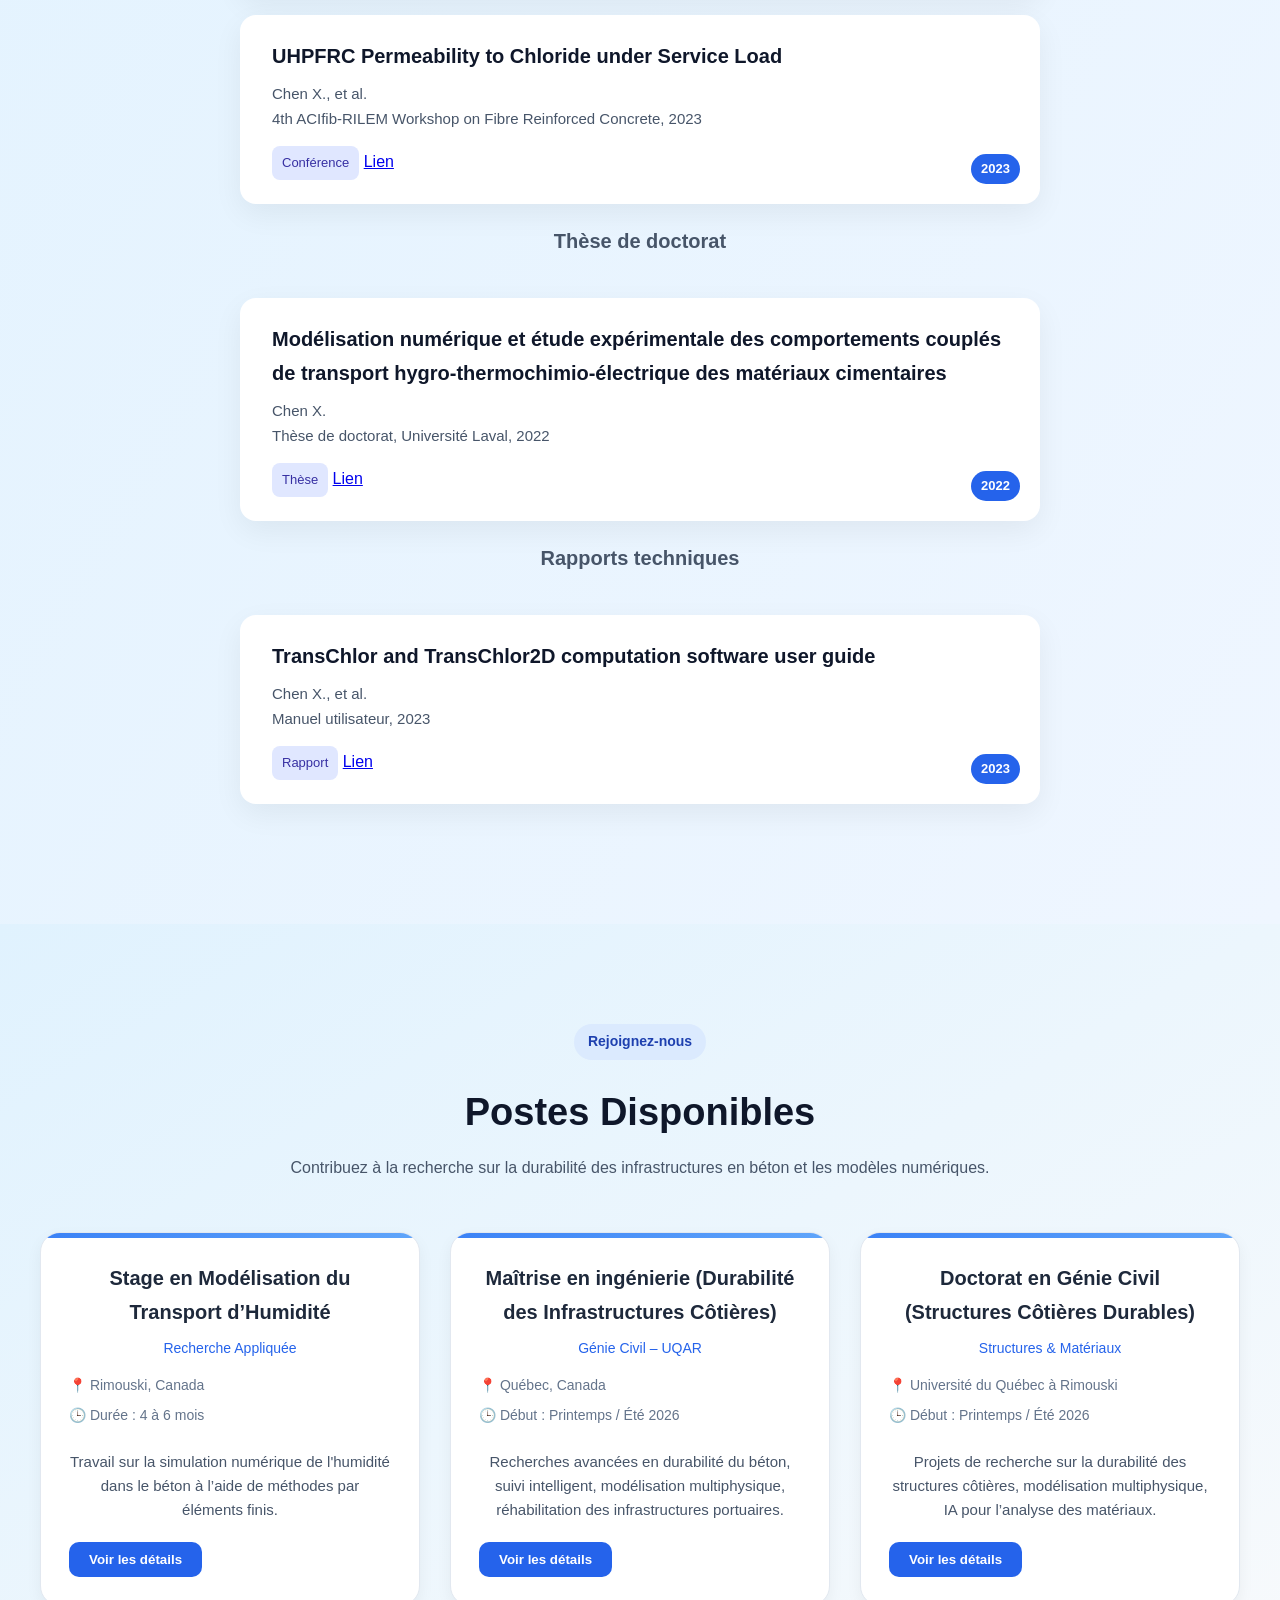
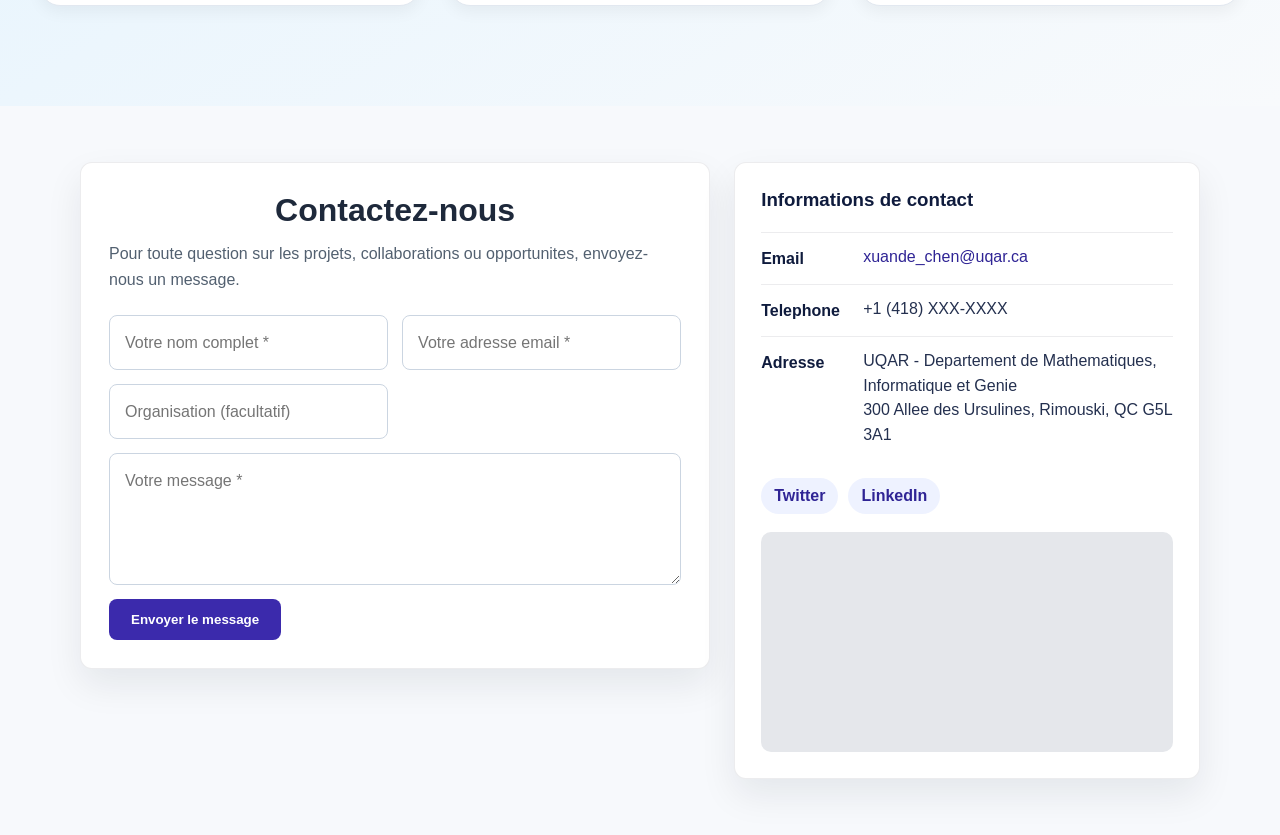
==== commit fe82e38a: "Update print statement from 'Hello' to 'Goodbye'" ====
--- a/index.html
+++ b/index.html
@@ -81,13 +81,11 @@
   <!-- Texte à gauche -->
   <div class="hero-left">
     <span class="badge">Vers des infrastructures de prochaine génération durables et résilientes</span>
-    <h1>
-      Bienvenue à<br />
-      <span class="highlight">Laboratoire sur la Durabilité des Infrastructures et la Modélisation Multiphysique (IDMML)</span>
-    </h1>
-    <p>
-      Notre équipe interdisciplinaire développe des solutions scientifiques et numériques pour améliorer la durabilité des matériaux de construction.
-    </p>
+<h1>Laboratoire sur la durabilité des infrastructures</h1>
+
+<p class="hero-subtitle">
+  Modélisation multiphysique, surveillance et durabilité des infrastructures en béton exposées aux environnements agressifs.
+</p>
     <div class="hero-buttons">
       <a href="#projets" class="btn btn-primary">Voir nos projets →</a>
       <a href="#contact" class="btn btn-outline">Nous contacter</a>
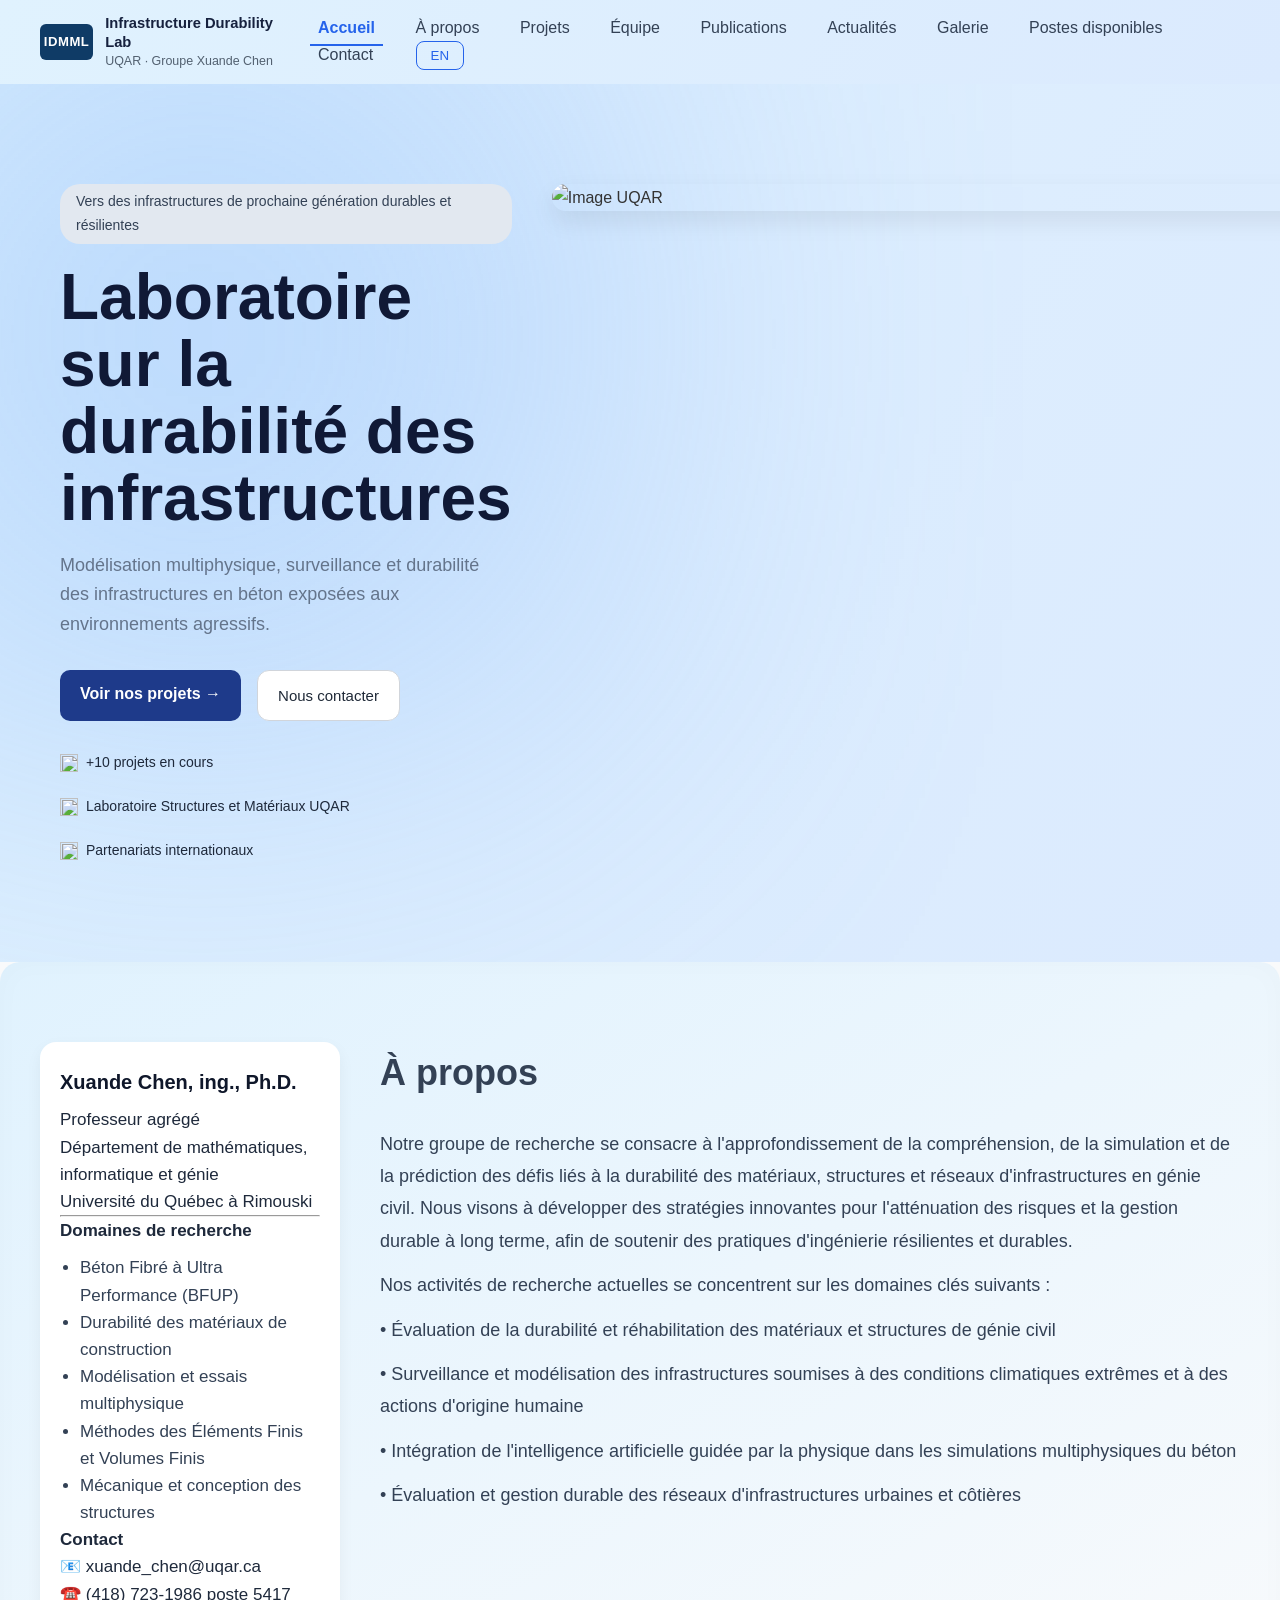
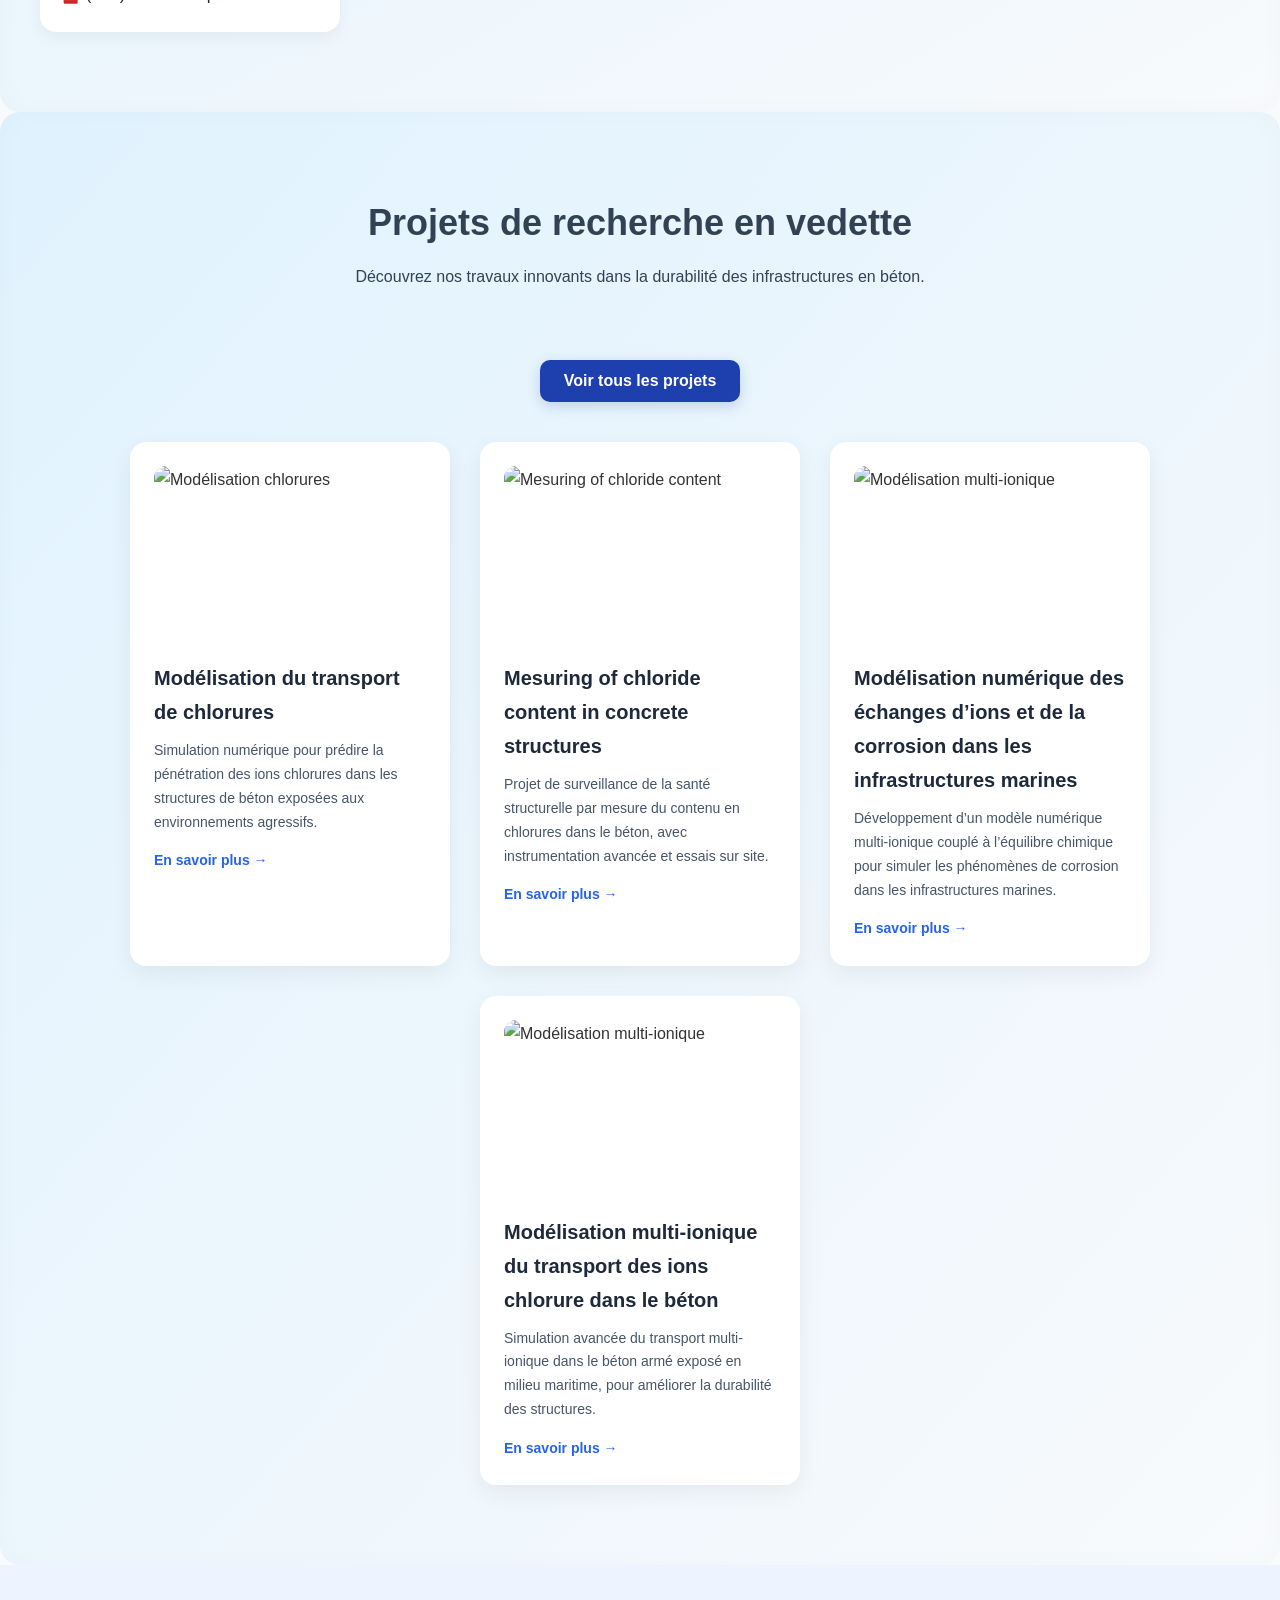
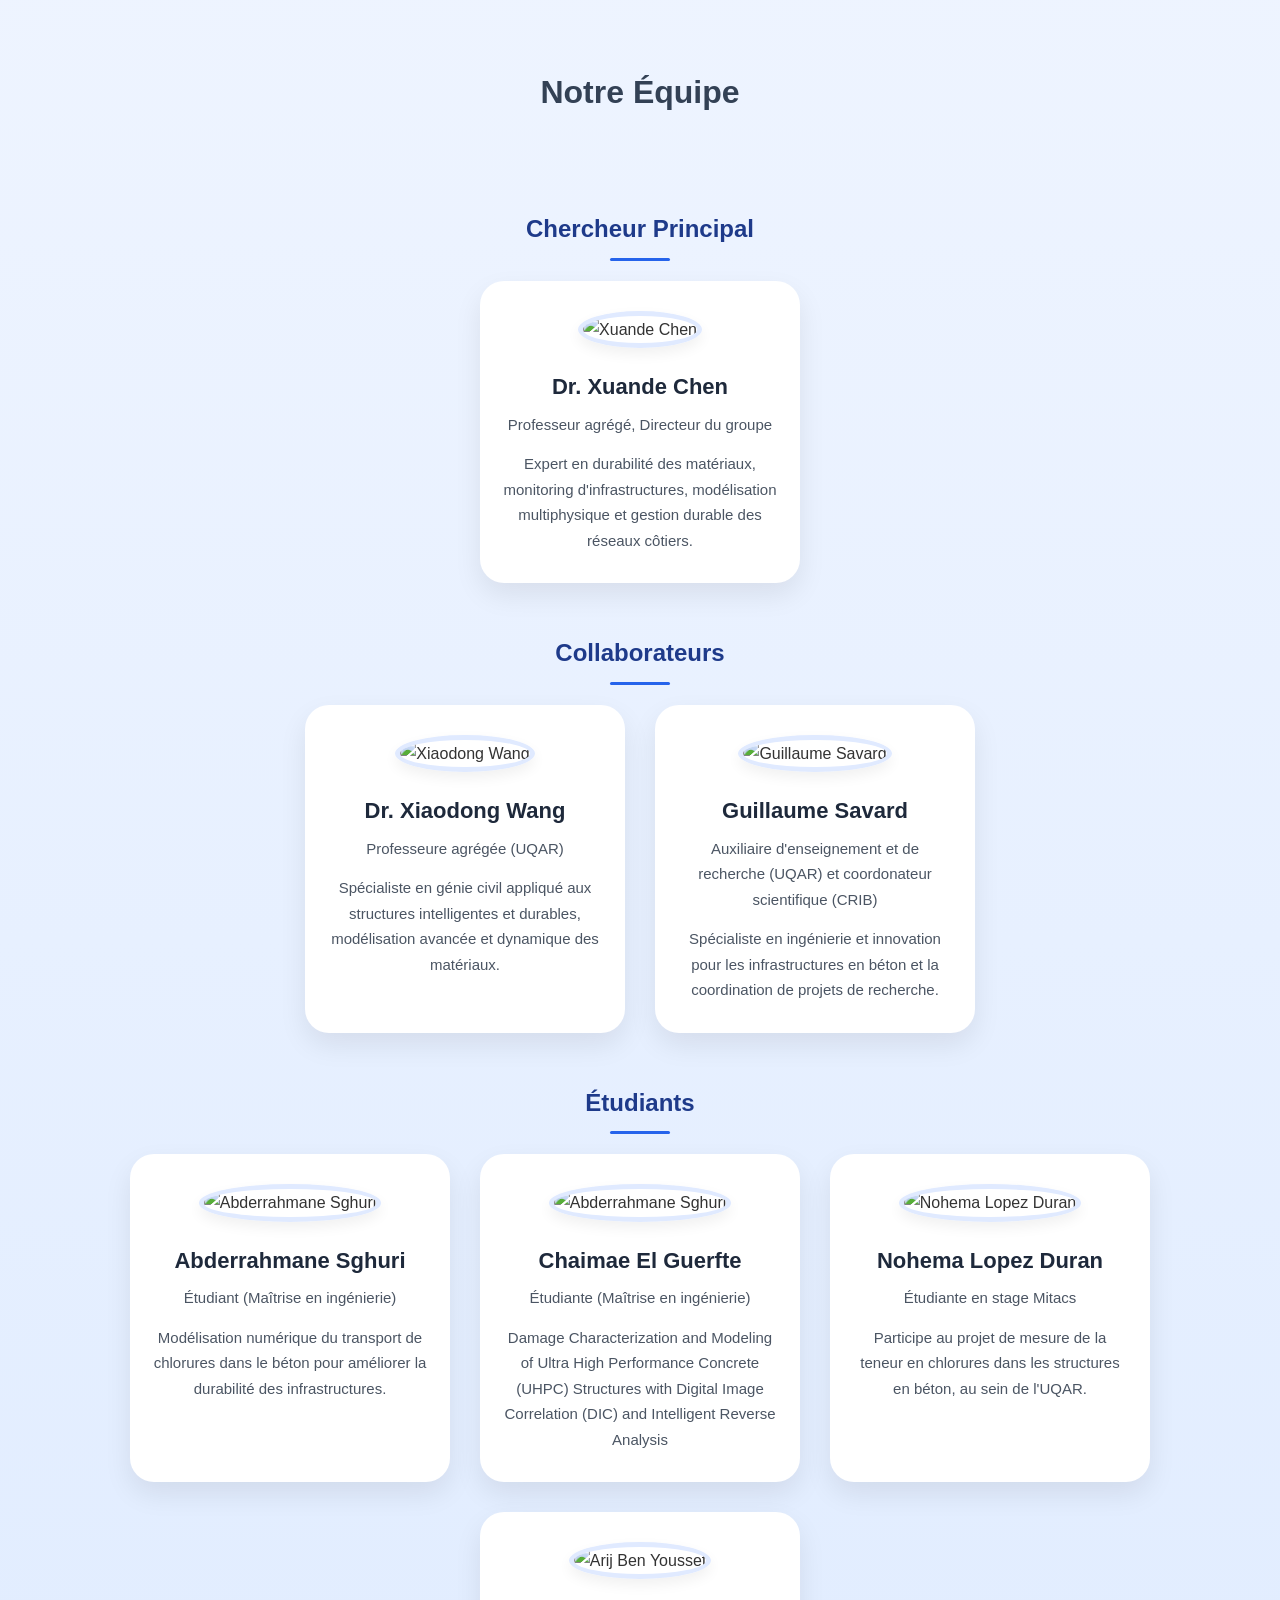
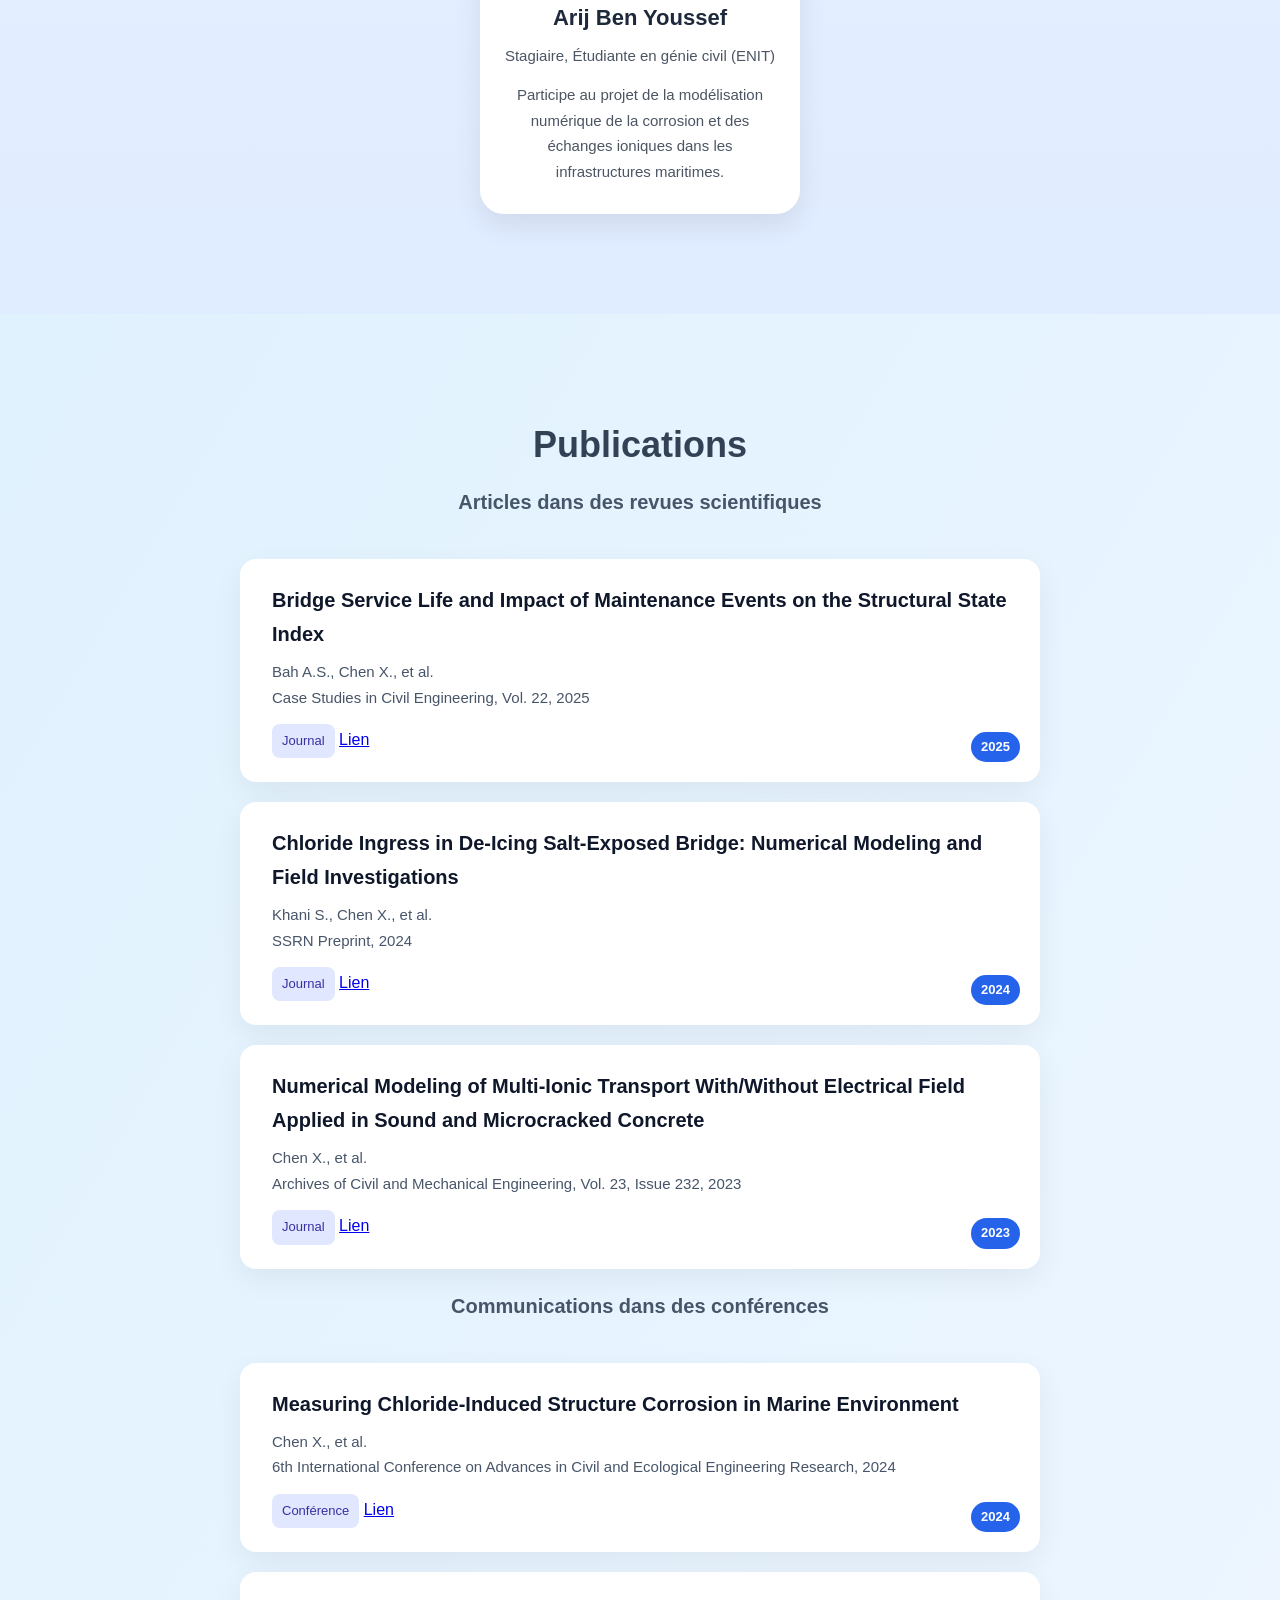
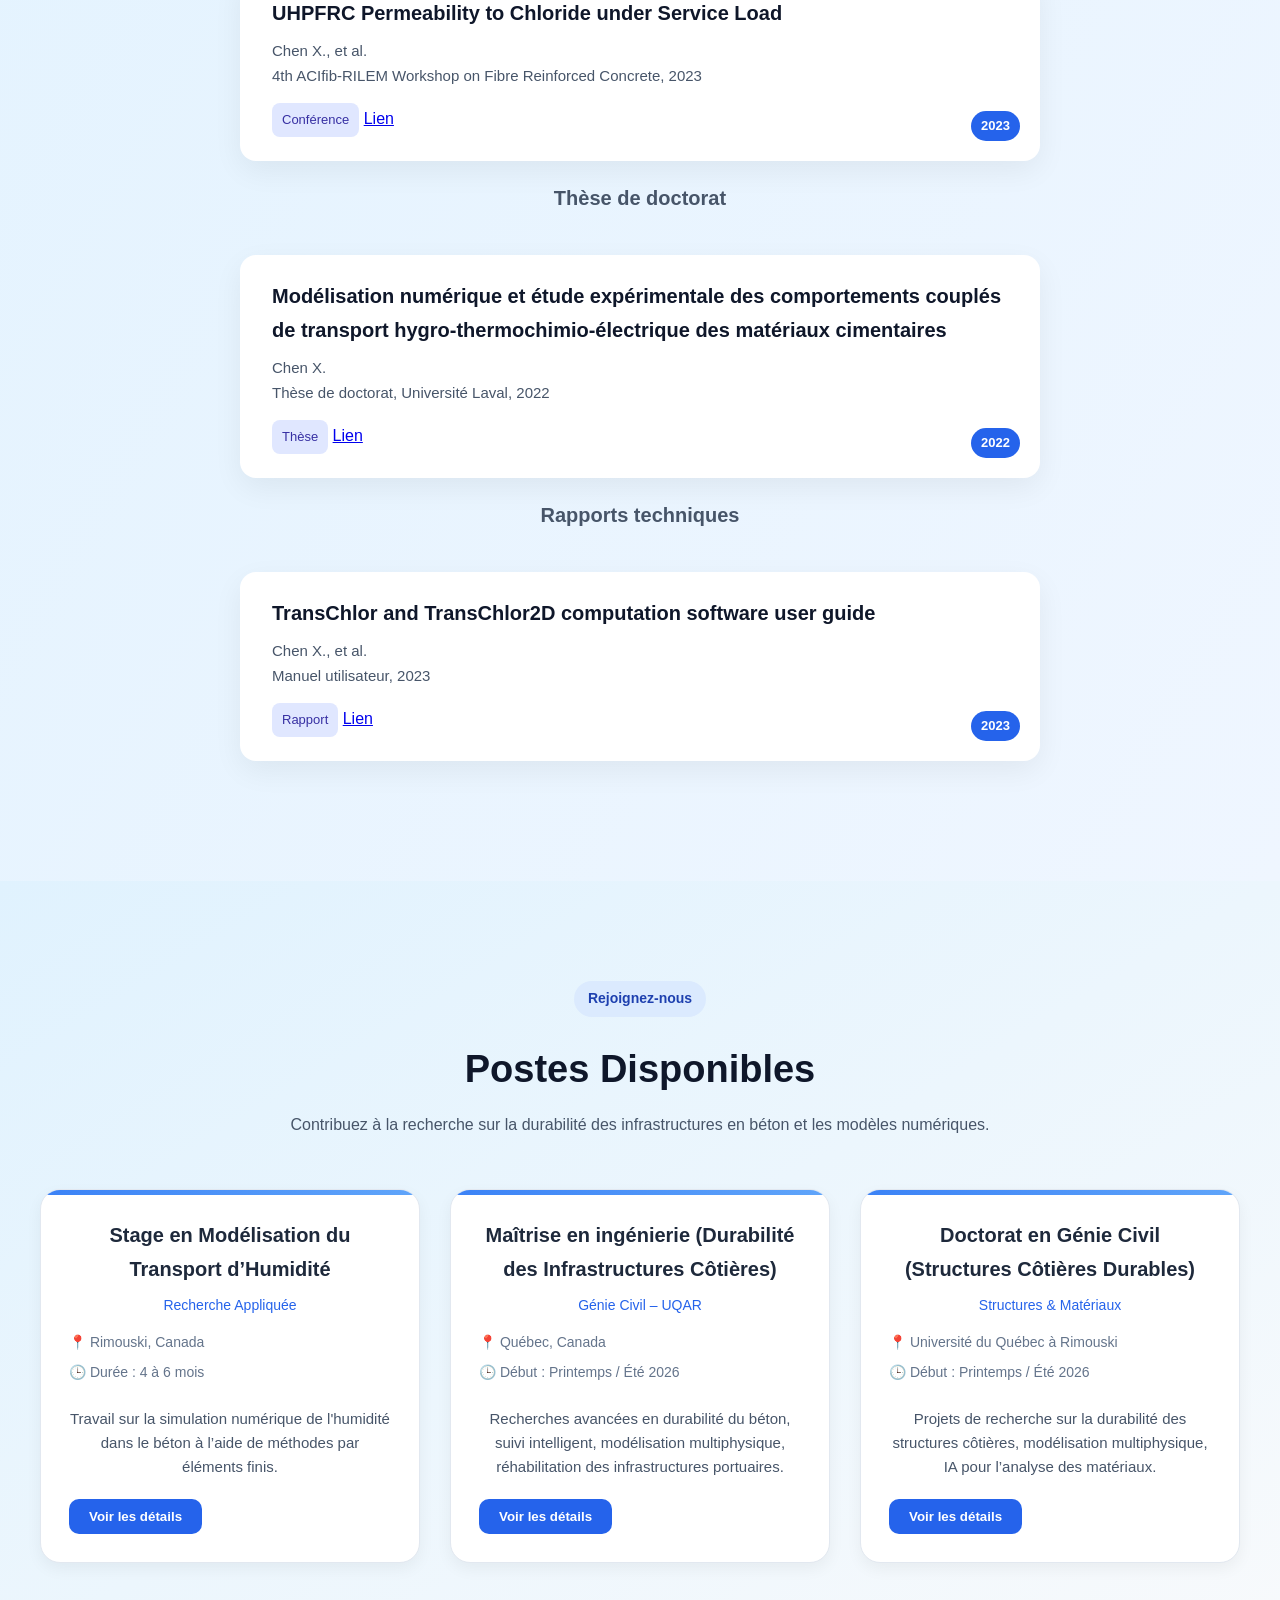
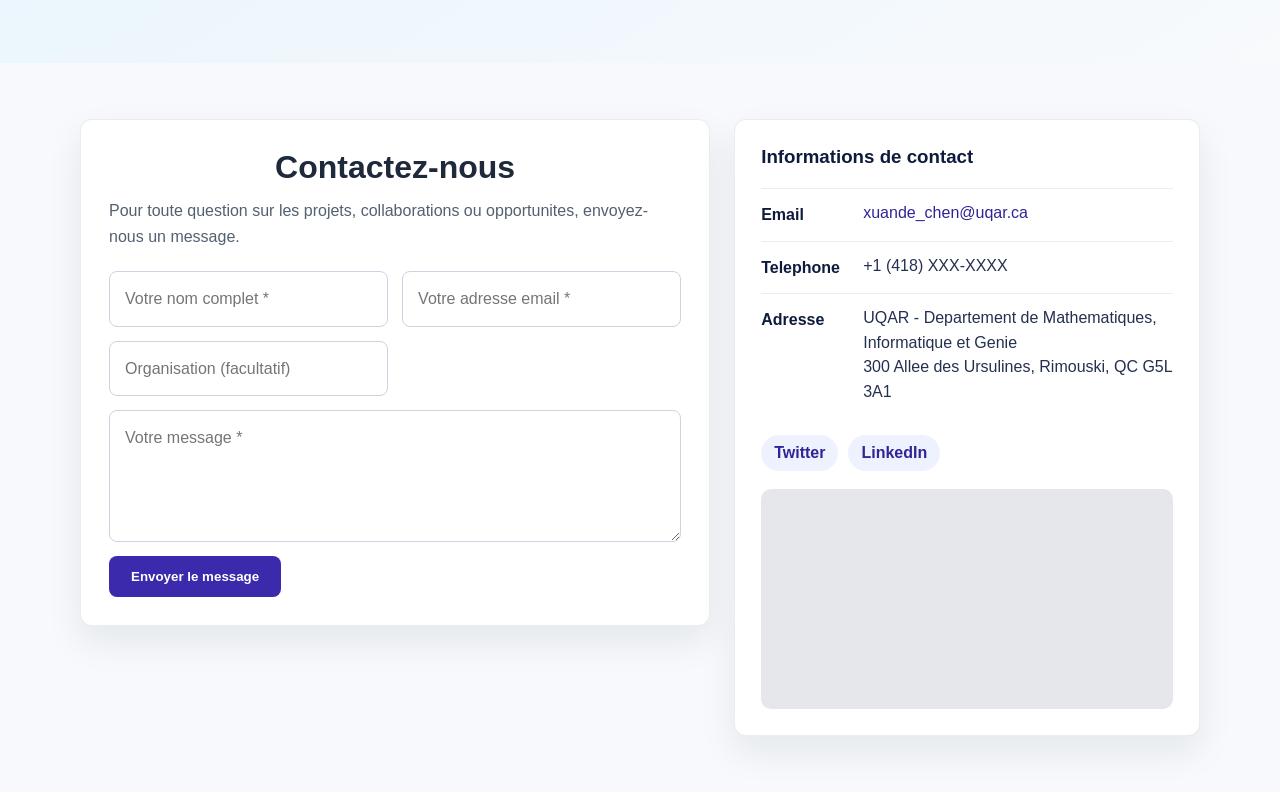
==== commit 4da0598e: "Update index.html" ====
--- a/index.html
+++ b/index.html
@@ -34,7 +34,7 @@
 <a href="#accueil" class="site-brand" aria-label="Accueil IDMML">
   <span class="brand-mark">IDMML</span>
   <span class="brand-text">
-    <strong>Infrastructure Durability and Multiphysics Modeling Lab</strong>
+    <strong>Infrastructure Durability Lab</strong>
     <small>UQAR · Groupe Xuande Chen</small>
   </span>
 </a>
--- a/style.css
+++ b/style.css
@@ -147,7 +147,46 @@
 
 
 
-
+.site-brand {
+  display: flex;
+  align-items: center;
+  gap: 12px;
+  min-width: 260px;
+  color: var(--text-color, #16213e);
+  text-decoration: none;
+}
+
+.brand-mark {
+  display: inline-flex;
+  align-items: center;
+  justify-content: center;
+  width: 54px;
+  height: 36px;
+  border-radius: 6px;
+  background: #0f3b66;
+  color: #fff;
+  font-size: 0.82rem;
+  font-weight: 800;
+  letter-spacing: 0.04em;
+}
+
+.brand-text {
+  display: flex;
+  flex-direction: column;
+  line-height: 1.25;
+}
+
+.brand-text strong {
+  max-width: 320px;
+  font-size: 0.92rem;
+  font-weight: 700;
+}
+
+.brand-text small {
+  margin-top: 3px;
+  color: #526070;
+  font-size: 0.78rem;
+}
 
 
 /* HERO SECTION */
@@ -180,10 +219,6 @@
 
 
 
-
-
-
-
 .badge {
   background: #e2e8f0;
   color: #334155;
@@ -195,11 +230,30 @@
 }
 
 .hero h1 {
-  font-size: 64px;
-  font-weight: 900;
-  line-height: 1.2;
-  margin-bottom: 20px;
-  color: #0f172a;
+  max-width: 760px;
+  margin: 0 0 18px;
+  color: #101936;
+  font-size: clamp(2.4rem, 5vw, 4.8rem);
+  line-height: 1.05;
+  letter-spacing: 0;
+}
+
+.hero-kicker {
+  display: inline-flex;
+  margin: 0 0 18px;
+  padding: 8px 14px;
+  border-radius: 999px;
+  background: rgba(15, 59, 102, 0.08);
+  color: #0f3b66;
+  font-size: 0.92rem;
+  font-weight: 700;
+}
+
+.hero-subtitle {
+  max-width: 680px;
+  color: #334155;
+  font-size: clamp(1rem, 1.4vw, 1.18rem);
+  line-height: 1.65;
 }
 
 .highlight {
@@ -1485,6 +1539,39 @@
 
 
 /* Responsive */
+
+@media (max-width: 900px) {
+  .site-brand {
+    min-width: 0;
+  }
+
+  .brand-text strong {
+    max-width: 240px;
+    font-size: 0.84rem;
+  }
+
+  .brand-text small {
+    font-size: 0.74rem;
+  }
+}
+
+@media (max-width: 640px) {
+  .brand-mark {
+    width: 48px;
+    height: 32px;
+    font-size: 0.75rem;
+  }
+
+  .brand-text strong {
+    max-width: 210px;
+  }
+
+  .hero h1 {
+    font-size: clamp(2rem, 11vw, 3.2rem);
+  }
+}
+
+
 @media (max-width: 768px) {
   .hero {
     flex-direction: column;
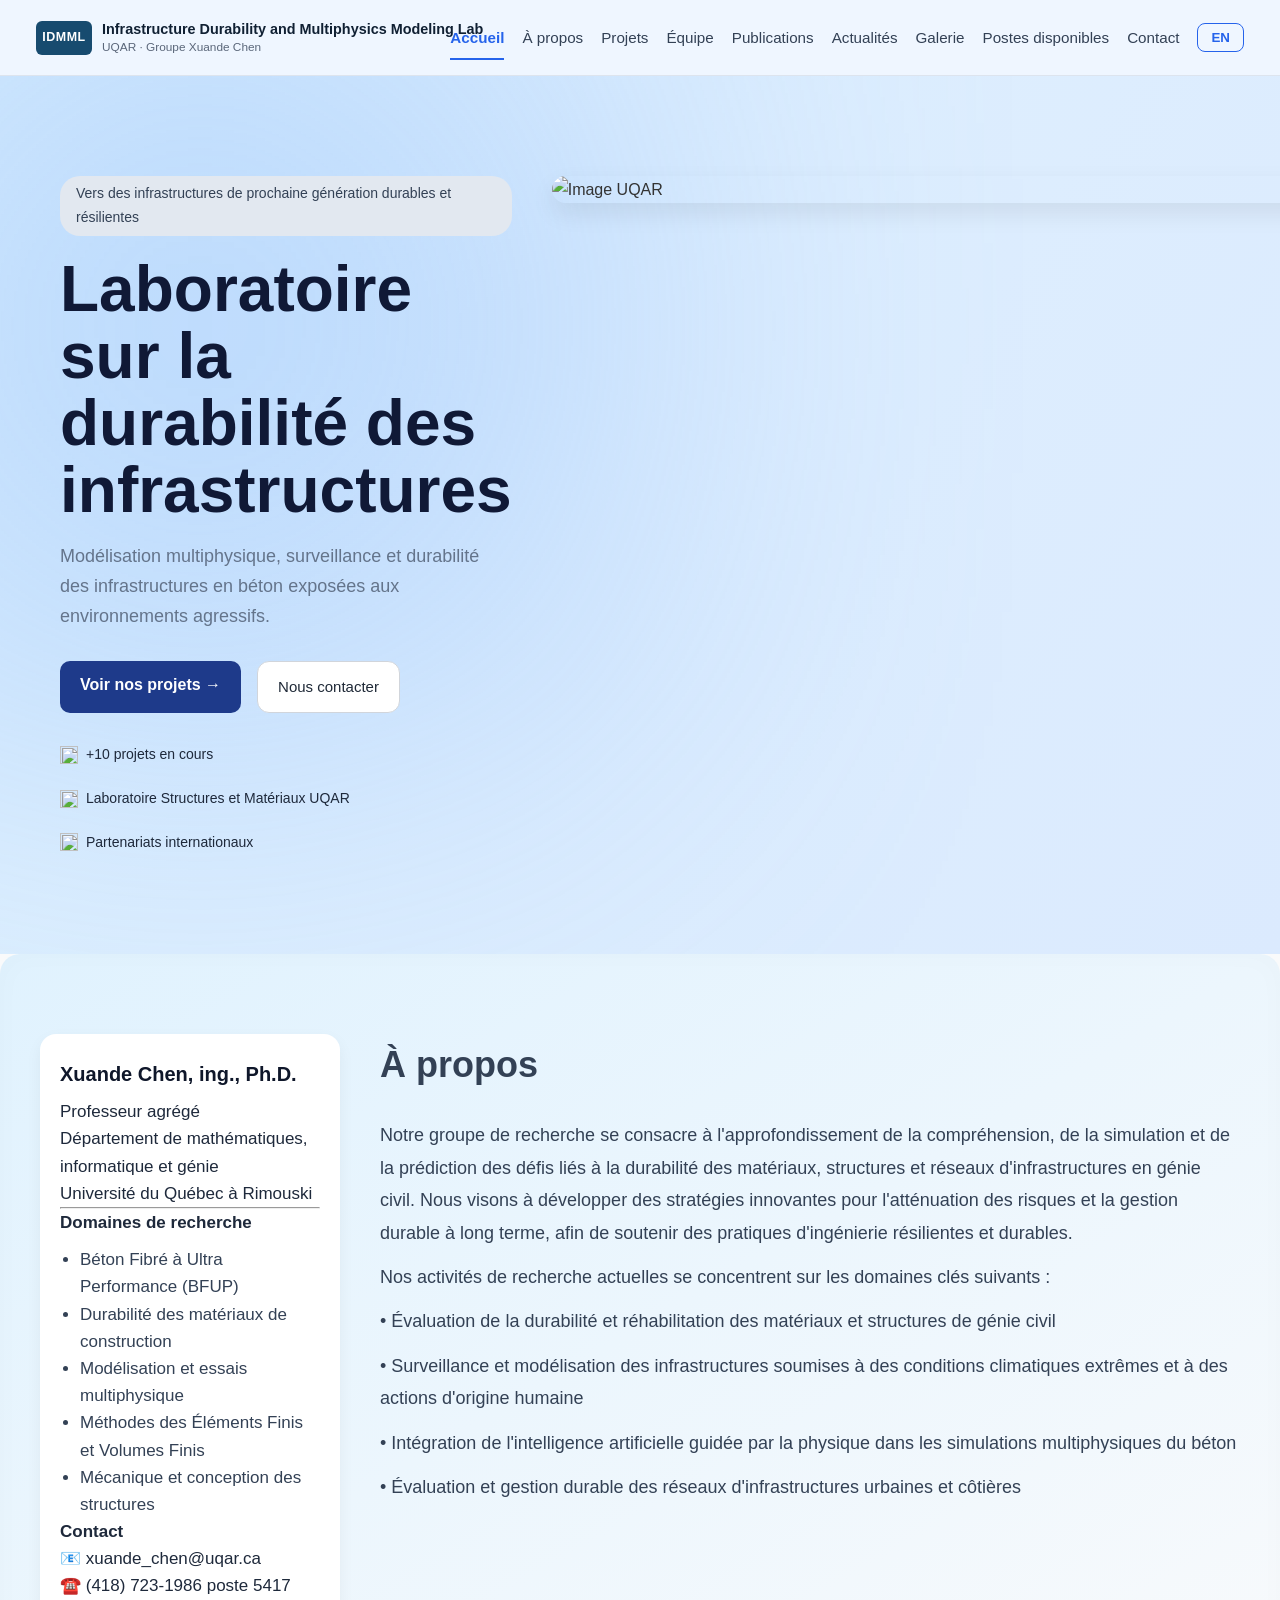
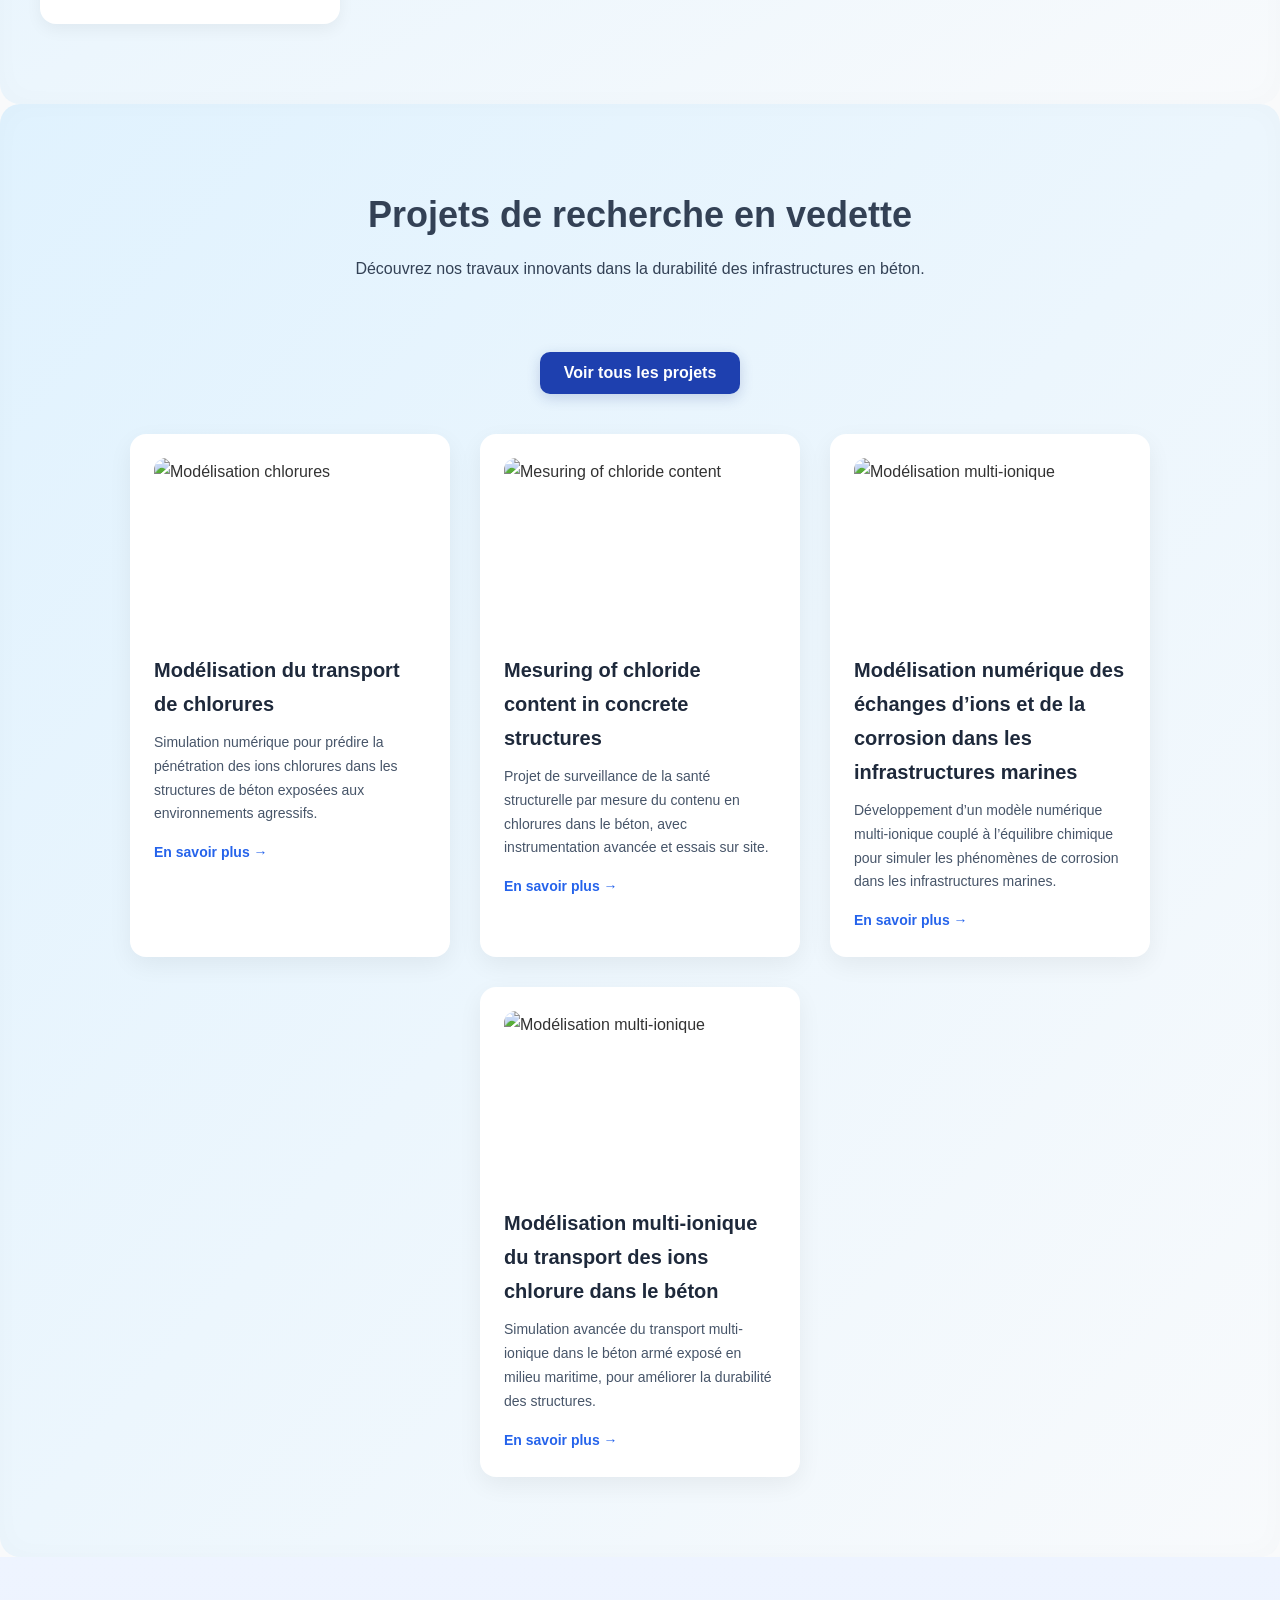
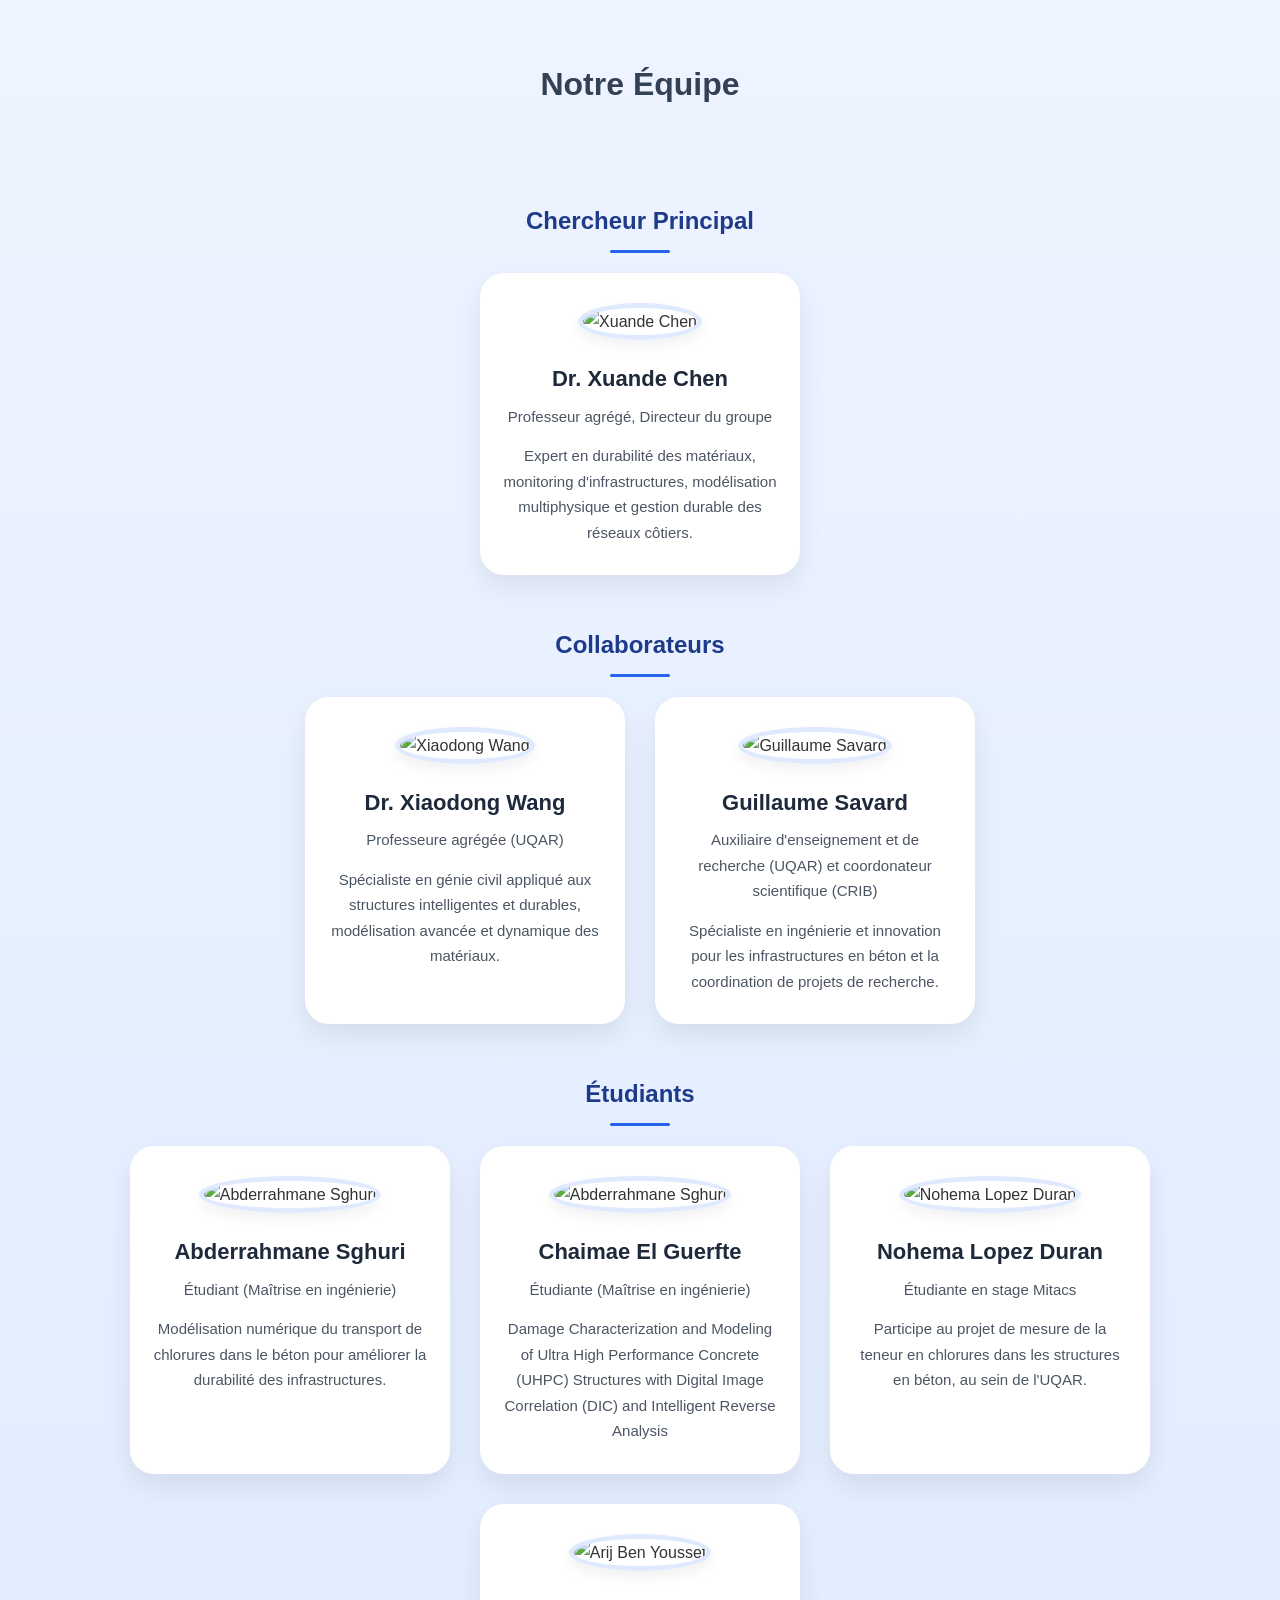
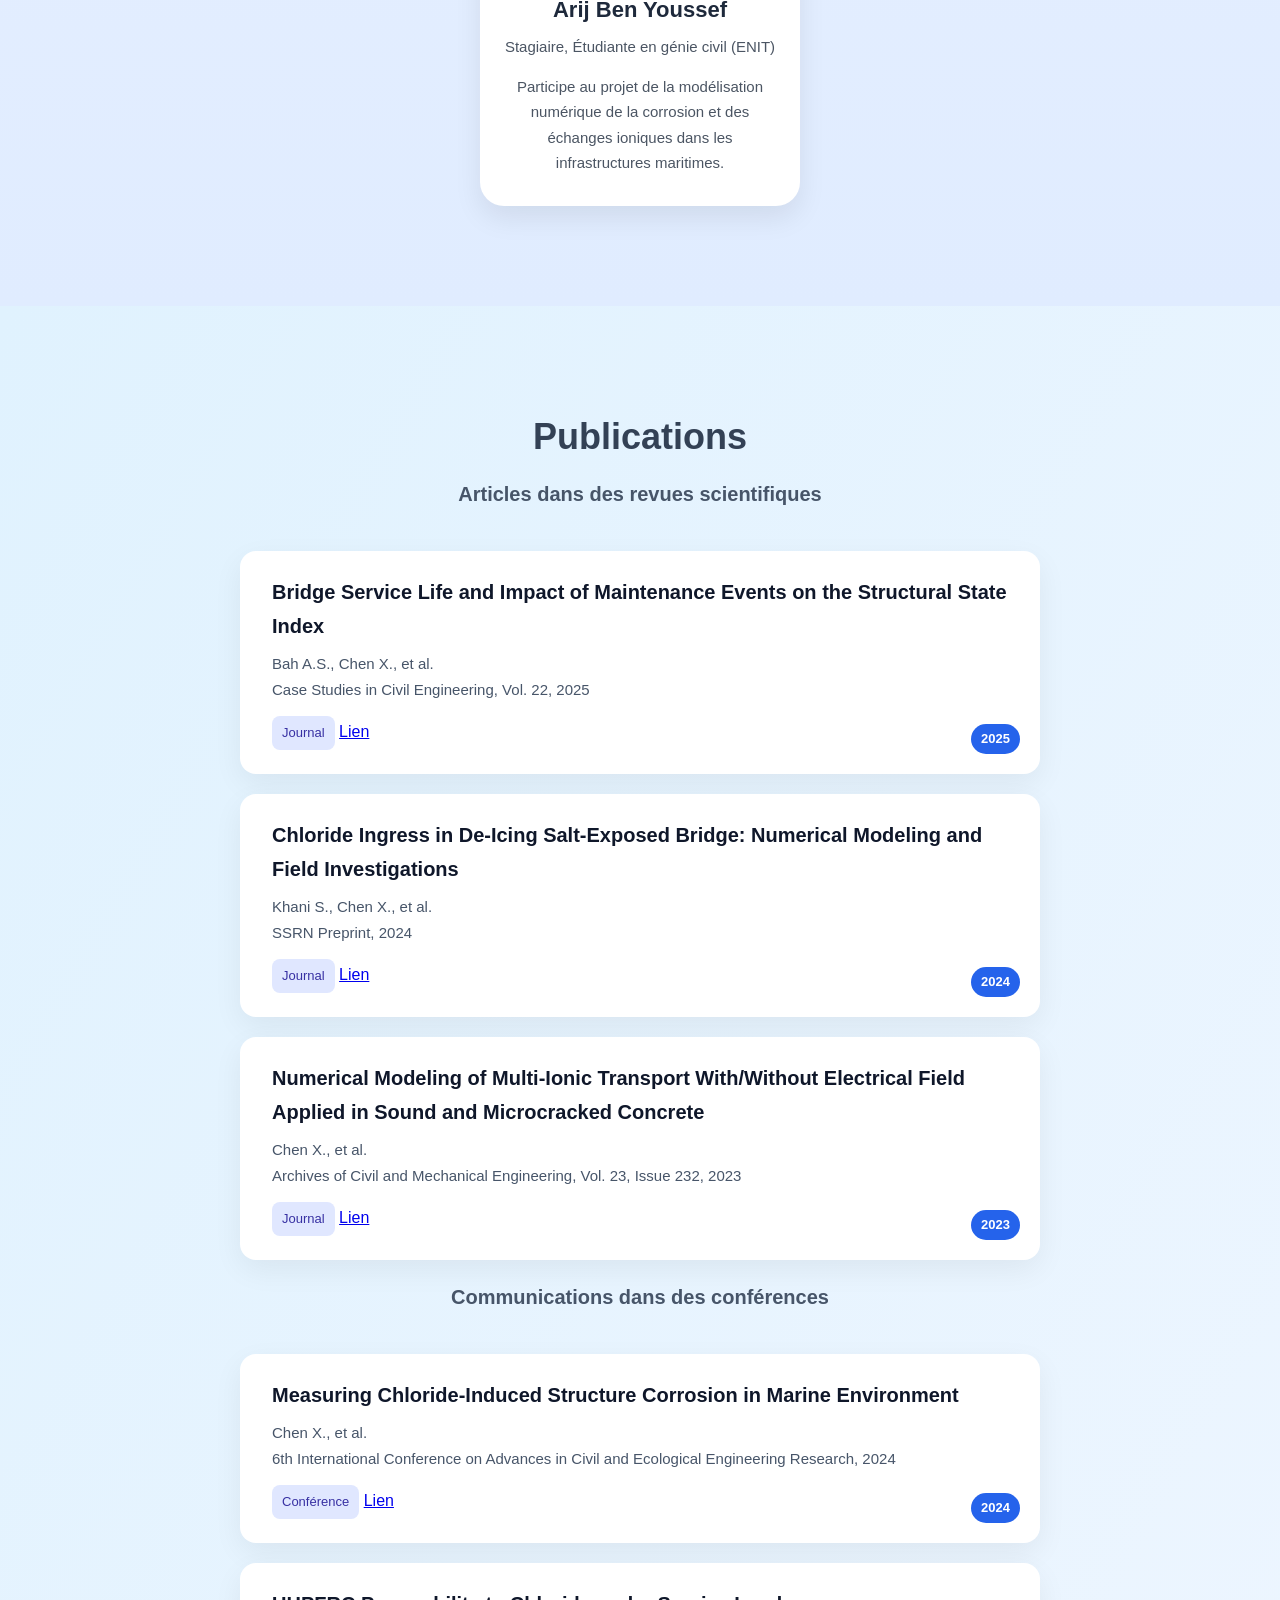
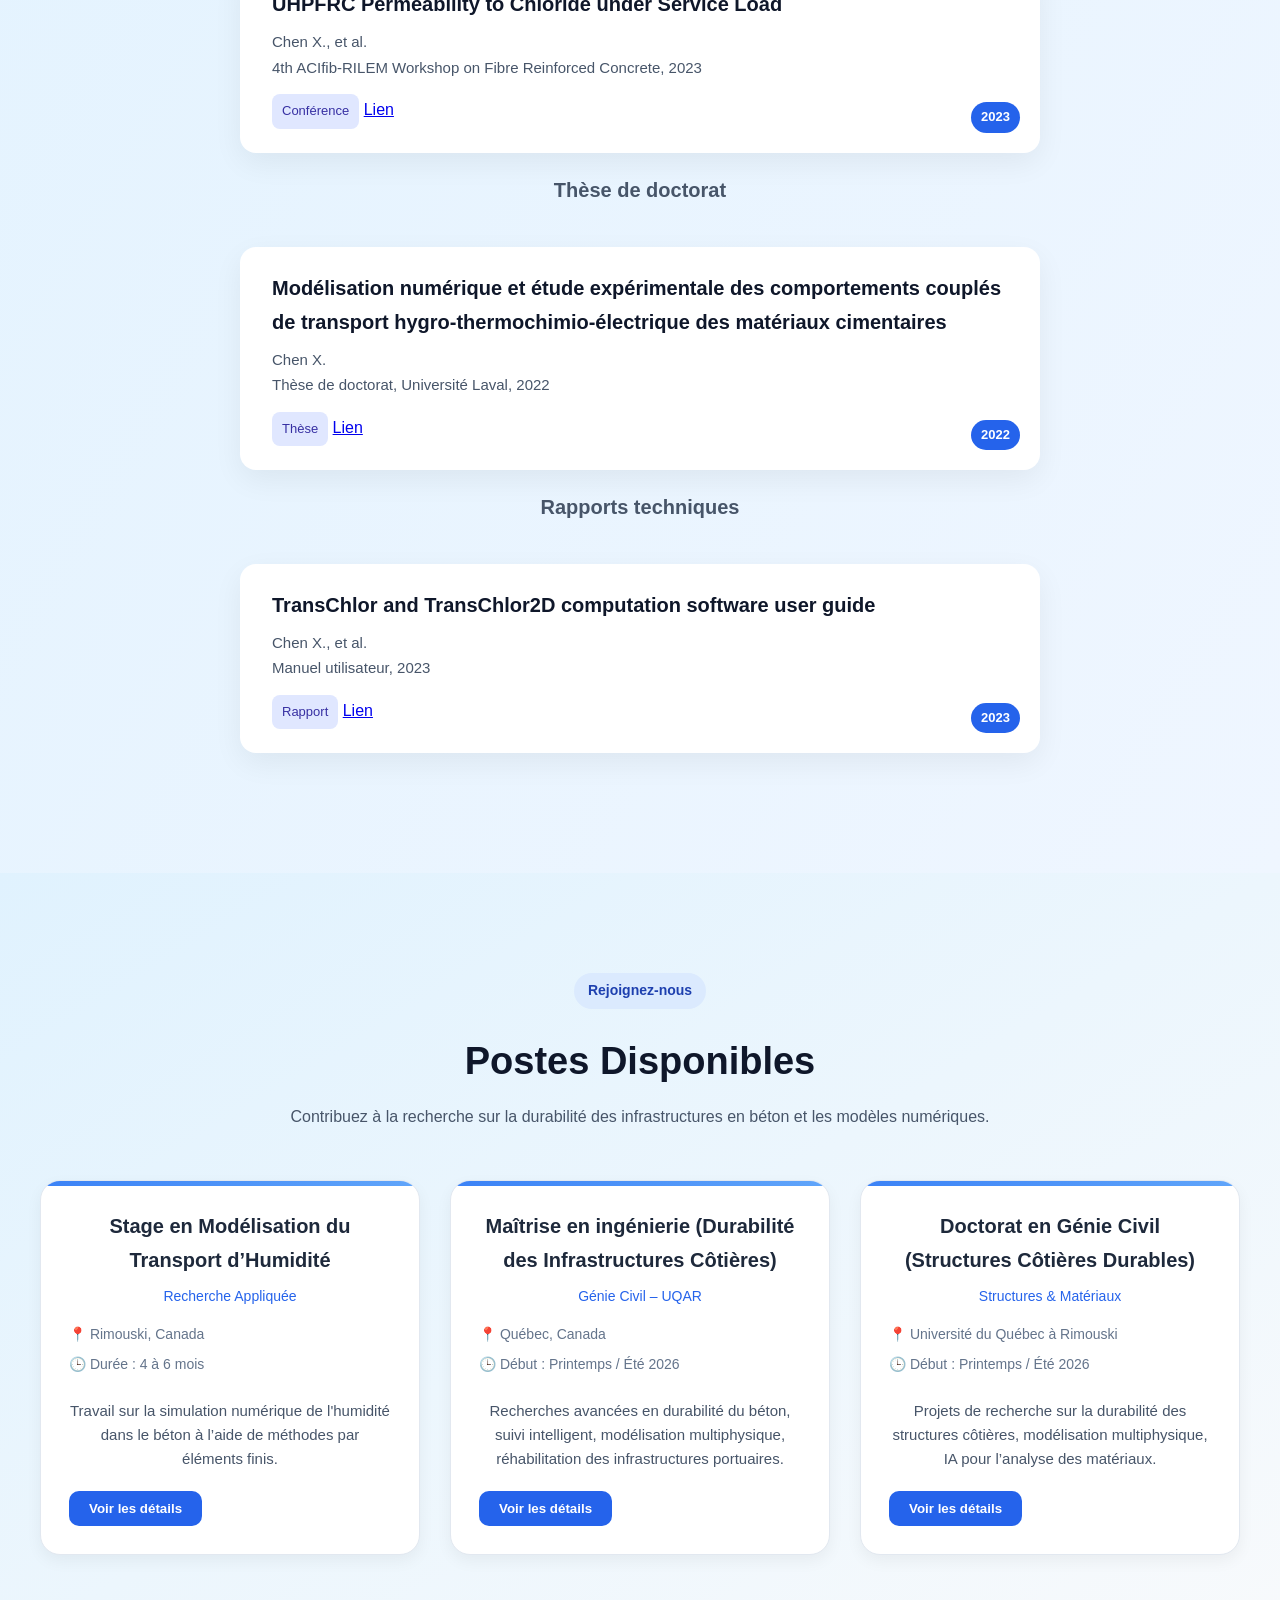
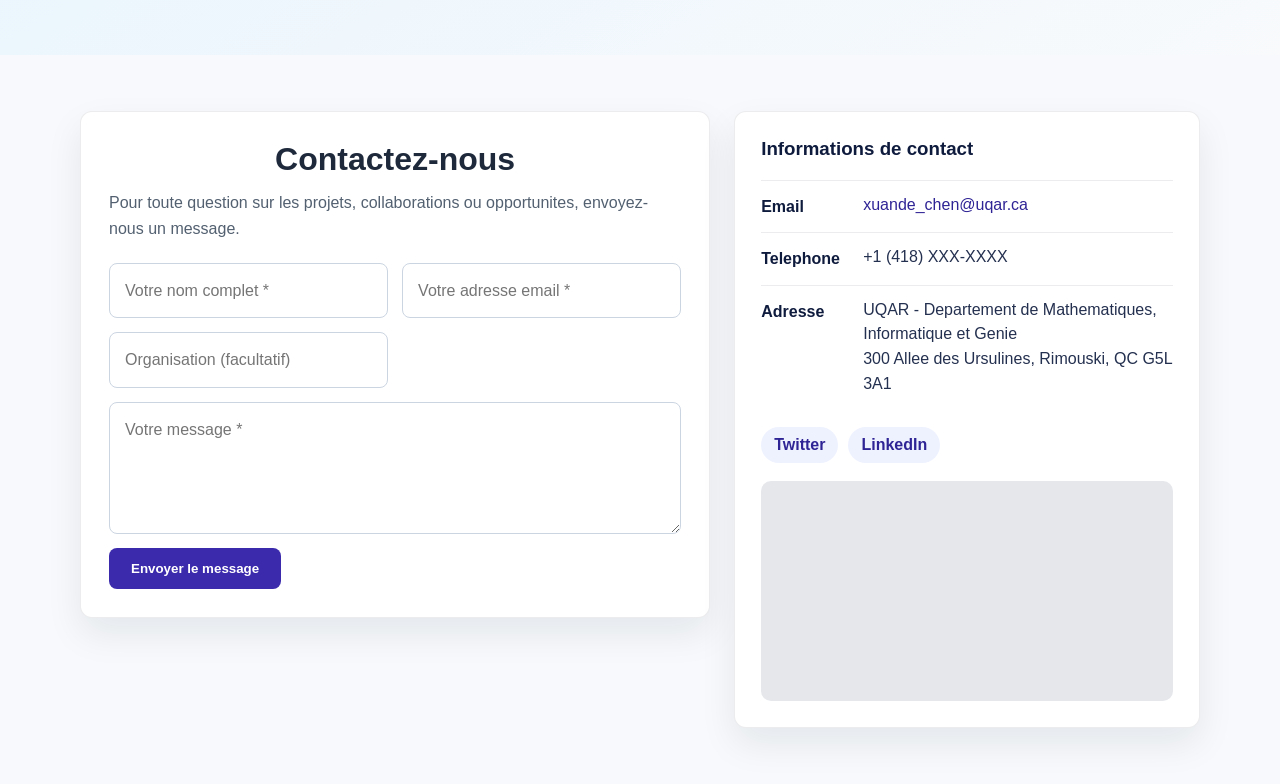
==== commit 1d80b291: "Update print statement from 'Hello' to 'Goodbye'" ====
--- a/index.html
+++ b/index.html
@@ -34,7 +34,7 @@
 <a href="#accueil" class="site-brand" aria-label="Accueil IDMML">
   <span class="brand-mark">IDMML</span>
   <span class="brand-text">
-    <strong>Infrastructure Durability Lab</strong>
+    <strong>Infrastructure Durability and Multiphysics Modeling Lab</strong>
     <small>UQAR · Groupe Xuande Chen</small>
   </span>
 </a>
--- a/style.css
+++ b/style.css
@@ -79,33 +79,29 @@
 /* NAVBAR */
 
 /* Masquer la navbar avec transition fluide */
-
-
 .navbar.hidden {
   transform: translateY(-100%);
-  transition: transform 0.3s ease;
 }
 
 .navbar {
   position: sticky;
   top: 0;
   z-index: 999;
-  background: linear-gradient(120deg, #e0f2fe, #dbeafe); /* 🔷 même fond que .hero */
-  backdrop-filter: none;
-  box-shadow: none;
-  display: flex;
+  min-height: 76px;
+  background: rgba(239, 246, 255, 0.96);
+  border-bottom: 1px solid rgba(15, 23, 42, 0.08);
+  display: flex;
+  align-items: center;
   justify-content: space-between;
-  align-items: center;
-  padding: 14px 40px;
-  transition: all 0.3s ease;
-}
-
-
+  gap: 28px;
+  padding: 12px 36px;
+  transition: transform 0.3s ease, box-shadow 0.3s ease;
+}
 
 .navbar.scrolled {
-  background:linear-gradient(120deg, #e0f2fe, #dbeafe);
-  box-shadow: 0 4px 12px rgba(0,0,0,0.08);
-}
+  box-shadow: 0 6px 18px rgba(15, 23, 42, 0.08);
+}
+
 .burger {
   display: none;
   font-size: 24px;
@@ -113,15 +109,24 @@
   user-select: none;
 }
 
+.nav-links {
+  display: flex;
+  align-items: center;
+  justify-content: flex-end;
+  gap: 18px;
+  flex: 1;
+  min-width: 0;
+  white-space: nowrap;
+}
 
 .nav-links a {
   position: relative;
-  padding: 6px 8px;
-  margin: 0 10px;
+  padding: 6px 0;
+  margin: 0;
+  color: #334155;
+  font-size: 0.95rem;
   font-weight: 500;
-  color: #334155;
   text-decoration: none;
-  transition: color 0.3s;
 }
 
 .nav-links a::after {
@@ -129,10 +134,10 @@
   position: absolute;
   left: 0;
   bottom: -4px;
-  width: 0%;
+  width: 0;
   height: 2px;
   background: #2563eb;
-  transition: width 0.3s;
+  transition: width 0.25s ease;
 }
 
 .nav-links a:hover::after,
@@ -142,7 +147,7 @@
 
 .nav-links a.active {
   color: #2563eb;
-  font-weight: 600;
+  font-weight: 700;
 }
 
 
@@ -150,9 +155,13 @@
 .site-brand {
   display: flex;
   align-items: center;
-  gap: 12px;
-  min-width: 260px;
-  color: var(--text-color, #16213e);
+  gap: 10px;
+  flex: 0 0 auto;
+  color: #102033;
+  text-decoration: none;
+}
+
+.site-brand:hover {
   text-decoration: none;
 }
 
@@ -160,12 +169,12 @@
   display: inline-flex;
   align-items: center;
   justify-content: center;
-  width: 54px;
-  height: 36px;
+  width: 56px;
+  height: 34px;
   border-radius: 6px;
-  background: #0f3b66;
+  background: #174b6f;
   color: #fff;
-  font-size: 0.82rem;
+  font-size: 0.78rem;
   font-weight: 800;
   letter-spacing: 0.04em;
 }
@@ -173,19 +182,21 @@
 .brand-text {
   display: flex;
   flex-direction: column;
-  line-height: 1.25;
+  line-height: 1.2;
 }
 
 .brand-text strong {
-  max-width: 320px;
-  font-size: 0.92rem;
+  color: #102033;
+  font-size: 0.9rem;
   font-weight: 700;
+  white-space: nowrap;
 }
 
 .brand-text small {
-  margin-top: 3px;
-  color: #526070;
-  font-size: 0.78rem;
+  margin-top: 2px;
+  color: #5b677a;
+  font-size: 0.74rem;
+  white-space: nowrap;
 }
 
 
@@ -478,15 +489,14 @@
 }
 /* Bouton de la langue */
 .lang-btn {
+  flex: 0 0 auto;
   background: transparent;
   border: 1px solid #2563eb;
   color: #2563eb;
-  padding: 6px 14px;
+  padding: 6px 13px;
   border-radius: 8px;
-  font-weight: 500;
+  font-weight: 600;
   cursor: pointer;
-  margin-left: 20px;
-  transition: background 0.3s ease;
 }
 
 .lang-btn:hover {
@@ -1620,28 +1630,45 @@
 
   .burger {
     display: block;
-  }
-
+    font-size: 26px;
+    cursor: pointer;
+  }
+
+  .navbar {
+    min-height: 72px;
+    padding: 12px 20px;
+  }
+  
+  .brand-text strong {
+    font-size: 0.82rem;
+  }
+
+  .brand-text small {
+    font-size: 0.7rem;
+  }
+  
   .nav-links {
     display: none;
     position: absolute;
-    top: 70px;
-    right: 20px;
-    background: white;
-    box-shadow: 0 4px 12px rgba(0, 0, 0, 0.1);
-    border-radius: 10px;
+    top: 72px;
+    right: 16px;
+    width: min(280px, calc(100vw - 32px));
+    background: #fff;
+    border: 1px solid rgba(15, 23, 42, 0.08);
+    box-shadow: 0 18px 40px rgba(15, 23, 42, 0.14);
+    border-radius: 12px;
     flex-direction: column;
-    gap: 10px;
-    padding: 20px;
-    z-index: 999;
-  }
-
-  .nav-links a {
-    display: block;
-    margin: 0;
-    letter-spacing: 0.4px;
-    font-size: 15px;
-
+    align-items: stretch;
+    gap: 0;
+    padding: 10px;
+    white-space: normal;
+  }
+
+  .nav-links a,
+  .nav-links .lang-btn {
+    width: 100%;
+    padding: 10px 12px;
+    text-align: left;
   }
 
   .nav-links.show {
